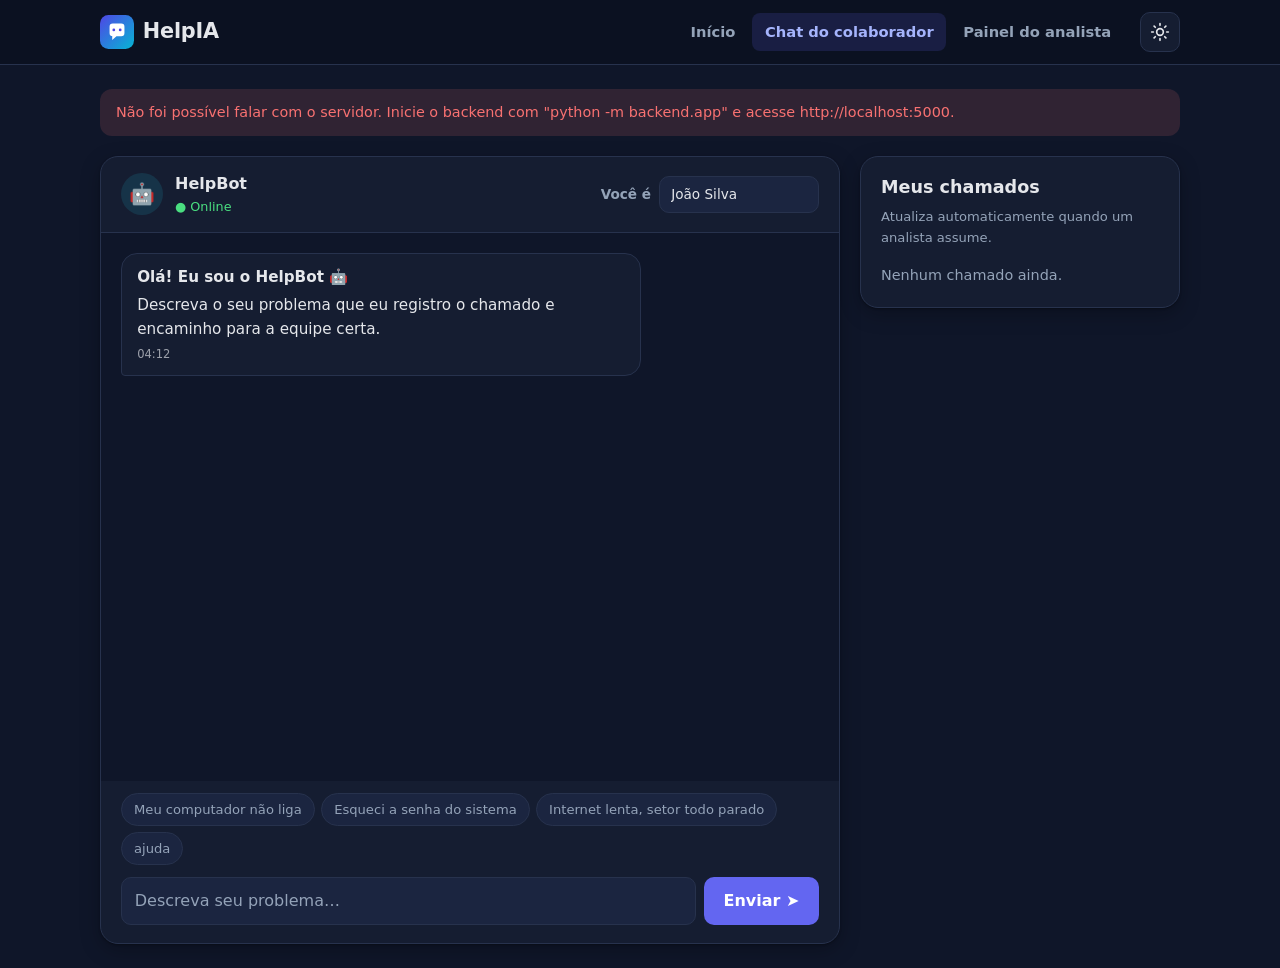
==== frontend/chat.html @ 771803b5 "Atualizando arquivos" ====
<!DOCTYPE html>
<html lang="pt-BR">
<head>
  <meta charset="UTF-8" />
  <meta name="viewport" content="width=device-width, initial-scale=1.0" />
  <title>HelpIA — Chat do colaborador</title>
  <link rel="icon" type="image/svg+xml" href="assets/logo.svg" />
  <link rel="stylesheet" href="css/base.css" />
  <script src="js/tema.js"></script>
  <link rel="stylesheet" href="css/chat.css" />
</head>
<body>

  <header class="topbar">
    <div class="container topbar-inner">
      <a href="index.html" class="brand"><img src="assets/logo.svg" alt="" />HelpIA</a>
      <nav class="nav" aria-label="Navegação">
        <a href="index.html">Início</a>
        <a href="chat.html" class="ativo">Chat do colaborador</a>
        <a href="painel.html">Painel do analista</a>
      </nav>
      <button type="button" class="btn-tema" aria-label="Alternar tema">
        <svg class="icone-sol" viewBox="0 0 24 24" fill="none" stroke="currentColor" stroke-width="2" stroke-linecap="round" aria-hidden="true"><circle cx="12" cy="12" r="4"/><path d="M12 2v2M12 20v2M4.93 4.93l1.41 1.41M17.66 17.66l1.41 1.41M2 12h2M20 12h2M4.93 19.07l1.41-1.41M17.66 6.34l1.41-1.41"/></svg>
        <svg class="icone-lua" viewBox="0 0 24 24" fill="none" stroke="currentColor" stroke-width="2" stroke-linecap="round" stroke-linejoin="round" aria-hidden="true"><path d="M21 12.79A9 9 0 1 1 11.21 3 7 7 0 0 0 21 12.79z"/></svg>
      </button>
    </div>
  </header>

  <main class="container chat-layout">
    <p class="aviso-offline" id="avisoOffline" hidden></p>

    <!-- CONVERSA -->
    <section class="card conversa" aria-label="Conversa com o HelpBot">
      <header class="conversa-topo">
        <div class="bot-avatar" aria-hidden="true">🤖</div>
        <div>
          <strong>HelpBot</strong>
          <div class="online">● Online</div>
        </div>
        <label class="campo campo-nome">
          Você é
          <input id="nome" type="text" maxlength="40" autocomplete="name" />
        </label>
      </header>

      <div class="mensagens" id="mensagens" role="log" aria-live="polite"></div>

      <div class="sugestoes" id="sugestoes">
        <button type="button" class="chip">Meu computador não liga</button>
        <button type="button" class="chip">Esqueci a senha do sistema</button>
        <button type="button" class="chip">Internet lenta, setor todo parado</button>
        <button type="button" class="chip">ajuda</button>
      </div>

      <form class="envio" id="formMensagem" autocomplete="off">
        <input id="entrada" class="input" type="text" placeholder="Descreva seu problema…" aria-label="Mensagem" required />
        <button class="btn btn-primary" type="submit" aria-label="Enviar">Enviar ➤</button>
      </form>
    </section>

    <!-- MEUS CHAMADOS -->
    <aside class="card meus" aria-label="Meus chamados">
      <h2>Meus chamados</h2>
      <p class="meus-sub">Atualiza automaticamente quando um analista assume.</p>
      <ul class="lista-meus" id="listaMeus"></ul>
    </aside>
  </main>

  <script src="js/api.js"></script>
  <script src="js/chat.js"></script>
</body>
</html>
---- frontend/css/base.css ----
/* =========================================================
   base.css — temas, reset, tipografia e componentes comuns
   Tema padrão: ESCURO. O tema claro é aplicado com
   <html data-theme="light"> (ver js/tema.js).
   ========================================================= */

/* ---------- Tema escuro (padrão) ---------- */
:root {
  color-scheme: dark;

  --primary: #6366f1;
  --primary-dark: #4f46e5;
  --primary-text: #a5b4fc;
  --primary-soft: rgba(99, 102, 241, .16);
  --ai: #22d3ee;
  --ai-soft: rgba(34, 211, 238, .12);

  --bg: #0b1120;
  --bg-alt: #0f1629;
  --surface: #151d31;
  --surface-2: #1b2540;
  --border: #27324d;
  --text: #e5e7eb;
  --muted: #94a3b8;

  --success: #4ade80;
  --success-solid: #16a34a;
  --success-soft: rgba(74, 222, 128, .14);
  --warning: #fbbf24;
  --warning-soft: rgba(251, 191, 36, .14);
  --danger: #f87171;
  --danger-soft: rgba(248, 113, 113, .14);

  --alerta-bg: rgba(251, 191, 36, .08);
  --alerta-borda: rgba(251, 191, 36, .45);
  --sucesso-bg: rgba(74, 222, 128, .07);
  --sucesso-borda: rgba(74, 222, 128, .4);

  --topbar: rgba(11, 17, 32, .85);
  --brilho-1: rgba(99, 102, 241, .28);
  --brilho-2: rgba(34, 211, 238, .14);
  --shadow: 0 1px 2px rgba(0, 0, 0, .3), 0 6px 20px rgba(0, 0, 0, .25);

  --radius: 12px;
  --radius-lg: 18px;
  --container: 1120px;
  --font: 'Inter', system-ui, -apple-system, 'Segoe UI', Roboto, sans-serif;
}

/* ---------- Tema claro ---------- */
:root[data-theme="light"] {
  color-scheme: light;

  --primary: #4f46e5;
  --primary-dark: #4338ca;
  --primary-text: #4f46e5;
  --primary-soft: #eef2ff;
  --ai: #0891b2;
  --ai-soft: #ecfeff;

  --bg: #ffffff;
  --bg-alt: #f6f7fb;
  --surface: #ffffff;
  --surface-2: #ffffff;
  --border: #e2e8f0;
  --text: #0f172a;
  --muted: #64748b;

  --success: #16a34a;
  --success-solid: #16a34a;
  --success-soft: #dcfce7;
  --warning: #b45309;
  --warning-soft: #fef3c7;
  --danger: #dc2626;
  --danger-soft: #fee2e2;

  --alerta-bg: #fffbeb;
  --alerta-borda: #fcd34d;
  --sucesso-bg: #f0fdf4;
  --sucesso-borda: #86efac;

  --topbar: rgba(255, 255, 255, .92);
  --brilho-1: #e0e7ff;
  --brilho-2: #cffafe;
  --shadow: 0 1px 2px rgba(15, 23, 42, .06), 0 4px 16px rgba(15, 23, 42, .06);
}

*, *::before, *::after { box-sizing: border-box; }
html { scroll-behavior: smooth; }
body {
  margin: 0;
  font-family: var(--font);
  font-size: 16px;
  line-height: 1.6;
  color: var(--text);
  background: var(--bg-alt);
  -webkit-font-smoothing: antialiased;
  transition: background-color .2s, color .2s;
}
h1, h2, h3 { margin: 0 0 .5rem; line-height: 1.2; }
p { margin: 0 0 1rem; }
a { color: var(--primary-text); text-decoration: none; }
img { max-width: 100%; display: block; }
[hidden] { display: none !important; }

.container {
  width: 100%;
  max-width: var(--container);
  margin: 0 auto;
  padding-inline: 20px;
}

/* ---------- Cabeçalho ---------- */
.topbar {
  position: sticky;
  top: 0;
  z-index: 10;
  background: var(--topbar);
  backdrop-filter: blur(8px);
  border-bottom: 1px solid var(--border);
}
.topbar-inner {
  display: flex;
  align-items: center;
  gap: 1rem;
  min-height: 64px;
  flex-wrap: wrap;
}
.brand {
  display: flex;
  align-items: center;
  gap: .55rem;
  margin-right: auto;
  color: var(--text);
  font-weight: 800;
  font-size: 1.3rem;
  letter-spacing: -.01em;
}
.brand img { width: 34px; height: 34px; }
.nav { display: flex; gap: .25rem; flex-wrap: wrap; }
.nav a {
  padding: .45rem .8rem;
  border-radius: 8px;
  color: var(--muted);
  font-weight: 600;
  font-size: .92rem;
}
.nav a:hover { background: var(--surface-2); color: var(--text); }
.nav a.ativo { background: var(--primary-soft); color: var(--primary-text); }

/* ---------- Botão de tema ---------- */
.btn-tema {
  width: 40px;
  height: 40px;
  display: grid;
  place-items: center;
  border: 1px solid var(--border);
  border-radius: 10px;
  background: var(--surface);
  color: var(--text);
  cursor: pointer;
  transition: background .15s, border-color .15s, transform .15s;
}
.btn-tema:hover { border-color: var(--primary); transform: rotate(-12deg); }
.btn-tema svg { width: 20px; height: 20px; }
.btn-tema .icone-lua { display: none; }
:root[data-theme="light"] .btn-tema .icone-sol { display: none; }
:root[data-theme="light"] .btn-tema .icone-lua { display: block; }

/* ---------- Botões ---------- */
.btn {
  display: inline-flex;
  align-items: center;
  justify-content: center;
  gap: .45rem;
  padding: .6rem 1.1rem;
  border: 2px solid transparent;
  border-radius: 10px;
  font: inherit;
  font-weight: 600;
  cursor: pointer;
  transition: background .15s, transform .1s, box-shadow .15s;
}
.btn:active { transform: translateY(1px); }
.btn:disabled { opacity: .55; cursor: not-allowed; }
.btn-primary { background: var(--primary); color: #fff; }
.btn-primary:hover { background: var(--primary-dark); }
.btn-outline { background: transparent; color: var(--primary-text); border-color: var(--primary); }
.btn-outline:hover { background: var(--primary-soft); }
.btn-success { background: var(--success-solid); color: #fff; }
.btn-success:hover { filter: brightness(.95); }
.btn-lg { padding: .85rem 1.5rem; font-size: 1.05rem; }
.btn-sm { padding: .4rem .8rem; font-size: .88rem; }

/* ---------- Etiquetas de status / prioridade ---------- */
.tag {
  display: inline-block;
  padding: .15rem .6rem;
  border-radius: 999px;
  font-size: .78rem;
  font-weight: 700;
  white-space: nowrap;
}
.tag-aguardando     { background: var(--warning-soft); color: var(--warning); }
.tag-em-atendimento { background: var(--primary-soft); color: var(--primary-text); }
.tag-resolvido      { background: var(--success-soft); color: var(--success); }
.tag-alta           { background: var(--danger-soft);  color: var(--danger); }
.tag-normal         { background: var(--ai-soft);      color: var(--ai); }
.tag-neutra         { background: var(--surface-2);    color: var(--muted); border: 1px solid var(--border); }

/* ---------- Cartão ---------- */
.card {
  background: var(--surface);
  border: 1px solid var(--border);
  border-radius: var(--radius-lg);
  box-shadow: var(--shadow);
}

/* ---------- Campos ---------- */
.campo { display: flex; flex-direction: column; gap: .25rem; font-size: .85rem; font-weight: 600; color: var(--muted); }
.campo input, .input {
  font: inherit;
  font-weight: 400;
  color: var(--text);
  padding: .55rem .8rem;
  border: 1.5px solid var(--border);
  border-radius: 10px;
  background: var(--surface-2);
}
.campo input:focus, .input:focus { outline: none; border-color: var(--primary); box-shadow: 0 0 0 3px var(--primary-soft); }
.input::placeholder { color: var(--muted); }

.aviso-offline {
  margin: 1rem 0;
  padding: .75rem 1rem;
  border-radius: var(--radius);
  background: var(--danger-soft);
  color: var(--danger);
  font-size: .9rem;
}

.rodape {
  padding: 2rem 0;
  text-align: center;
  color: var(--muted);
  font-size: .85rem;
}
---- frontend/css/chat.css ----
/* =========================================================
   chat.css — tela do colaborador (chat.html)
   ========================================================= */

.chat-layout {
  display: grid;
  grid-template-columns: 1fr 320px;
  gap: 1.25rem;
  padding-block: 1.5rem;
  align-items: start;
}
.chat-layout .aviso-offline { grid-column: 1 / -1; margin: 0; }

/* ---------- Conversa ---------- */
.conversa {
  display: flex;
  flex-direction: column;
  height: calc(100vh - 64px - 3rem);
  min-height: 480px;
  overflow: hidden;
}
.conversa-topo {
  display: flex;
  align-items: center;
  gap: .75rem;
  padding: .9rem 1.25rem;
  border-bottom: 1px solid var(--border);
  flex-wrap: wrap;
}
.bot-avatar {
  width: 42px; height: 42px; border-radius: 50%;
  display: grid; place-items: center; font-size: 1.3rem;
  background: var(--ai-soft);
}
.online { font-size: .8rem; color: var(--success); }
.campo-nome { margin-left: auto; flex-direction: row; align-items: center; gap: .5rem; }
.campo-nome input { width: 160px; padding: .4rem .7rem; }

.mensagens {
  flex: 1;
  overflow-y: auto;
  padding: 1.25rem;
  display: flex;
  flex-direction: column;
  gap: .6rem;
  background: var(--bg-alt);
}
.msg {
  max-width: min(78%, 520px);
  padding: .7rem .95rem;
  border-radius: 16px;
  font-size: .95rem;
  animation: entrar .2s ease-out;
}
.msg-hora { display: block; margin-top: .25rem; font-size: .72rem; opacity: .65; }
.msg-usuario { align-self: flex-end; background: var(--primary); color: #fff; border-bottom-right-radius: 4px; }
.msg-bot { align-self: flex-start; background: var(--surface); border: 1px solid var(--border); border-bottom-left-radius: 4px; }
.msg-bot.alerta { border-color: var(--alerta-borda); background: var(--alerta-bg); }
.msg-bot.sucesso { border-color: var(--sucesso-borda); background: var(--sucesso-bg); }
.msg-bot strong { display: block; margin-bottom: .2rem; }
.digitando { color: var(--muted); font-style: italic; }
.detalhes { display: flex; flex-wrap: wrap; gap: .35rem; margin-top: .5rem; }

@keyframes entrar { from { opacity: 0; transform: translateY(6px); } to { opacity: 1; transform: none; } }

.sugestoes { display: flex; flex-wrap: wrap; gap: .4rem; padding: .75rem 1.25rem 0; }
.chip {
  font: inherit; font-size: .82rem;
  padding: .3rem .75rem; border-radius: 999px;
  border: 1px solid var(--border); background: var(--surface-2); color: var(--muted);
  cursor: pointer;
}
.chip:hover { border-color: var(--primary); color: var(--primary-text); }

.envio { display: flex; gap: .5rem; padding: .75rem 1.25rem 1.1rem; }
.envio .input { flex: 1; min-width: 0; }

/* ---------- Meus chamados ---------- */
.meus { padding: 1.25rem; }
.meus h2 { font-size: 1.1rem; }
.meus-sub { font-size: .82rem; color: var(--muted); }
.lista-meus { list-style: none; margin: 0; padding: 0; display: flex; flex-direction: column; gap: .6rem; }
.item-meu { padding: .75rem; border: 1px solid var(--border); border-radius: var(--radius); }
.item-meu-topo { display: flex; justify-content: space-between; align-items: center; gap: .5rem; }
.item-meu p { margin: .3rem 0 0; font-size: .87rem; color: var(--muted); }
.vazio { font-size: .9rem; color: var(--muted); }

@media (max-width: 860px) {
  .chat-layout { grid-template-columns: 1fr; }
  .conversa { height: 70vh; }
  .campo-nome { margin-left: 0; width: 100%; }
  .campo-nome input { flex: 1; width: auto; }
}
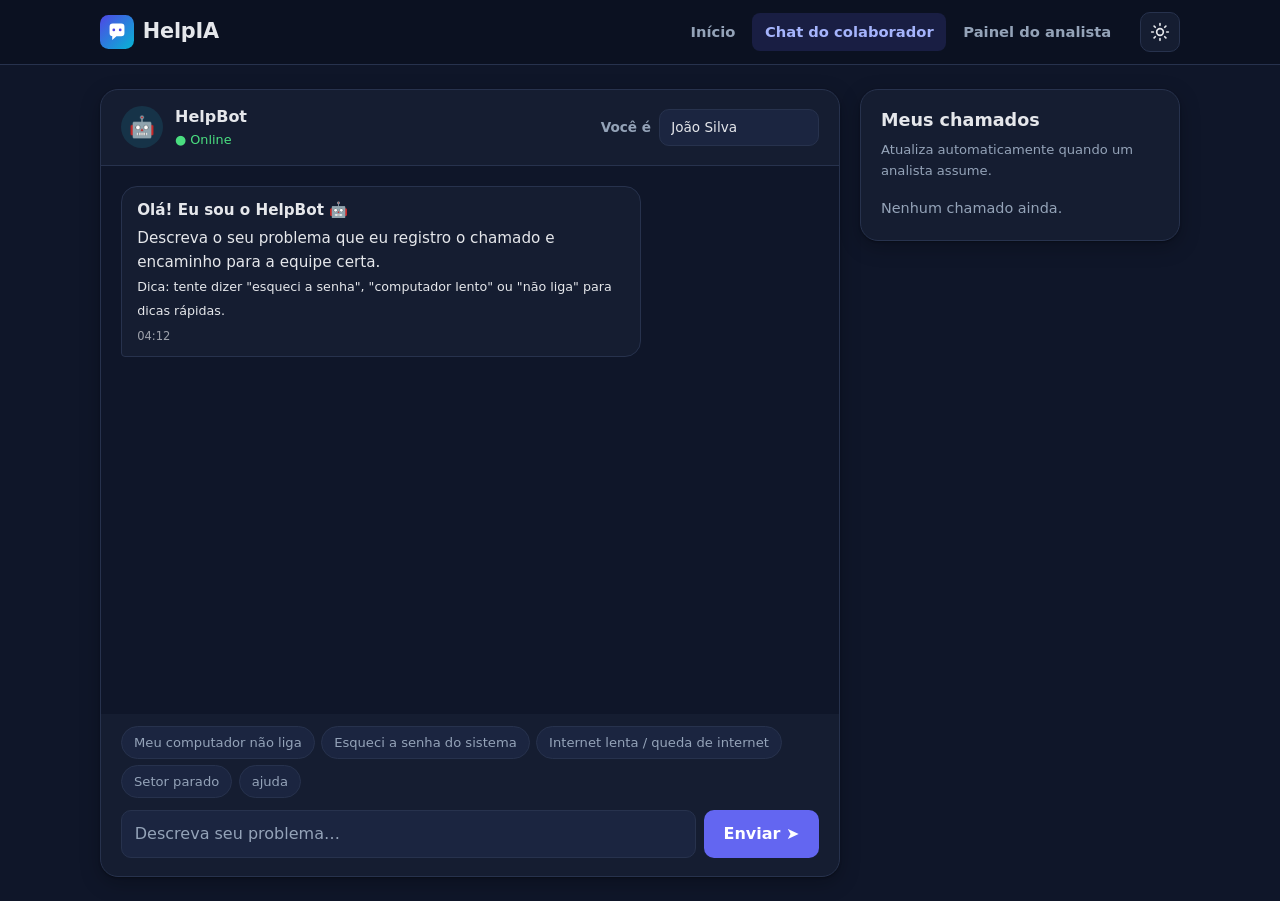
==== commit d2973362: "feat: split chips internet/setor parado + fluxo especial setor parado - chat.html: chips 'Internet l" ====
--- a/frontend/chat.html
+++ b/frontend/chat.html
@@ -48,7 +48,8 @@
       <div class="sugestoes" id="sugestoes">
         <button type="button" class="chip">Meu computador não liga</button>
         <button type="button" class="chip">Esqueci a senha do sistema</button>
-        <button type="button" class="chip">Internet lenta, setor todo parado</button>
+        <button type="button" class="chip">Internet lenta / queda de internet</button>
+        <button type="button" class="chip">Setor parado</button>
         <button type="button" class="chip">ajuda</button>
       </div>
 
--- a/frontend/css/chat.css
+++ b/frontend/css/chat.css
@@ -57,6 +57,7 @@
 .msg-bot { align-self: flex-start; background: var(--surface); border: 1px solid var(--border); border-bottom-left-radius: 4px; }
 .msg-bot.alerta { border-color: var(--alerta-borda); background: var(--alerta-bg); }
 .msg-bot.sucesso { border-color: var(--sucesso-borda); background: var(--sucesso-bg); }
+.msg-bot.dica { border-color: var(--primary); background: var(--ai-soft); }
 .msg-bot strong { display: block; margin-bottom: .2rem; }
 .digitando { color: var(--muted); font-style: italic; }
 .detalhes { display: flex; flex-wrap: wrap; gap: .35rem; margin-top: .5rem; }
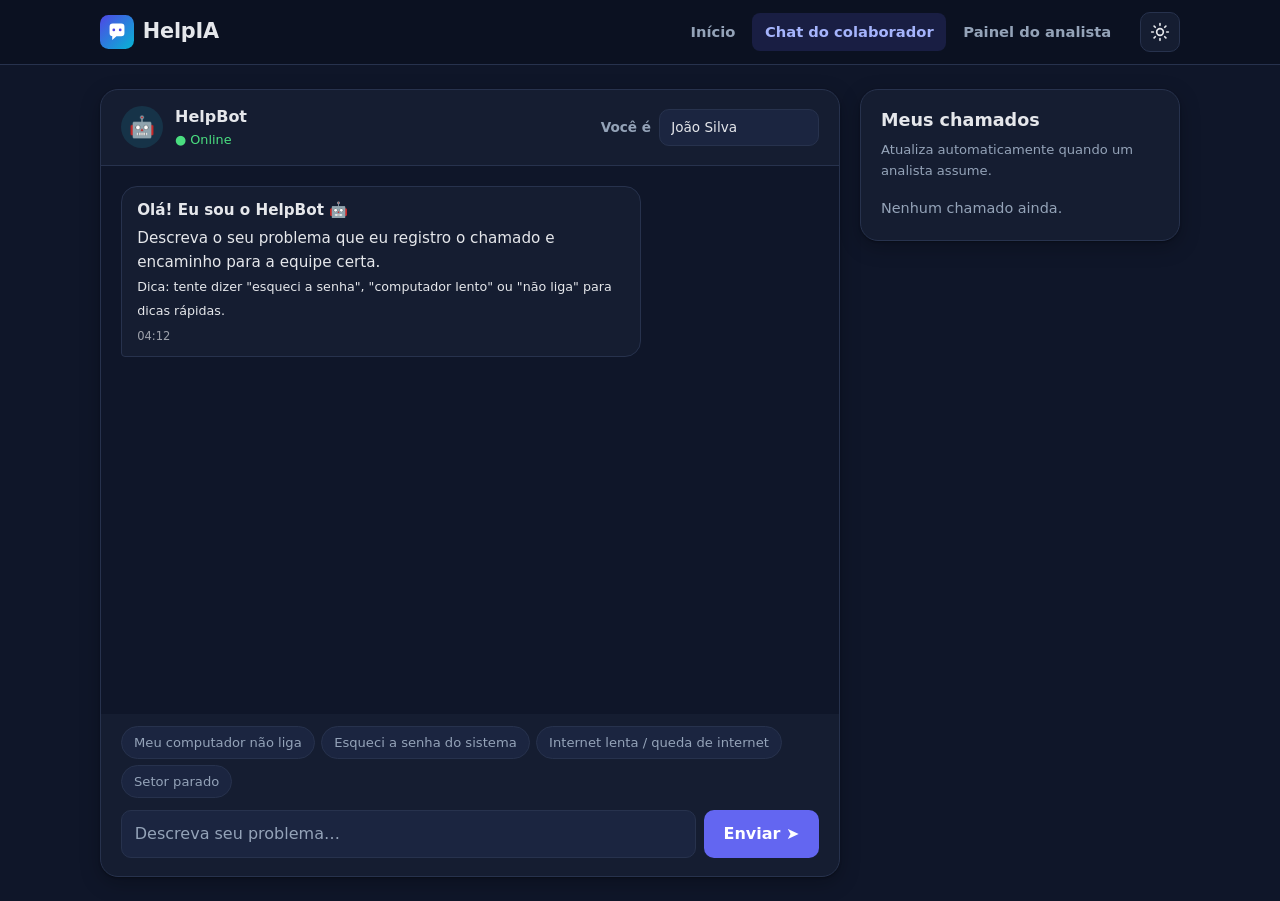
==== commit 62414f01: "feat: remove botão ajuda + fix chips ordem + esconder chips nas perguntas - chat.html: remove botão " ====
--- a/frontend/chat.html
+++ b/frontend/chat.html
@@ -50,7 +50,6 @@
         <button type="button" class="chip">Esqueci a senha do sistema</button>
         <button type="button" class="chip">Internet lenta / queda de internet</button>
         <button type="button" class="chip">Setor parado</button>
-        <button type="button" class="chip">ajuda</button>
       </div>
 
       <form class="envio" id="formMensagem" autocomplete="off">
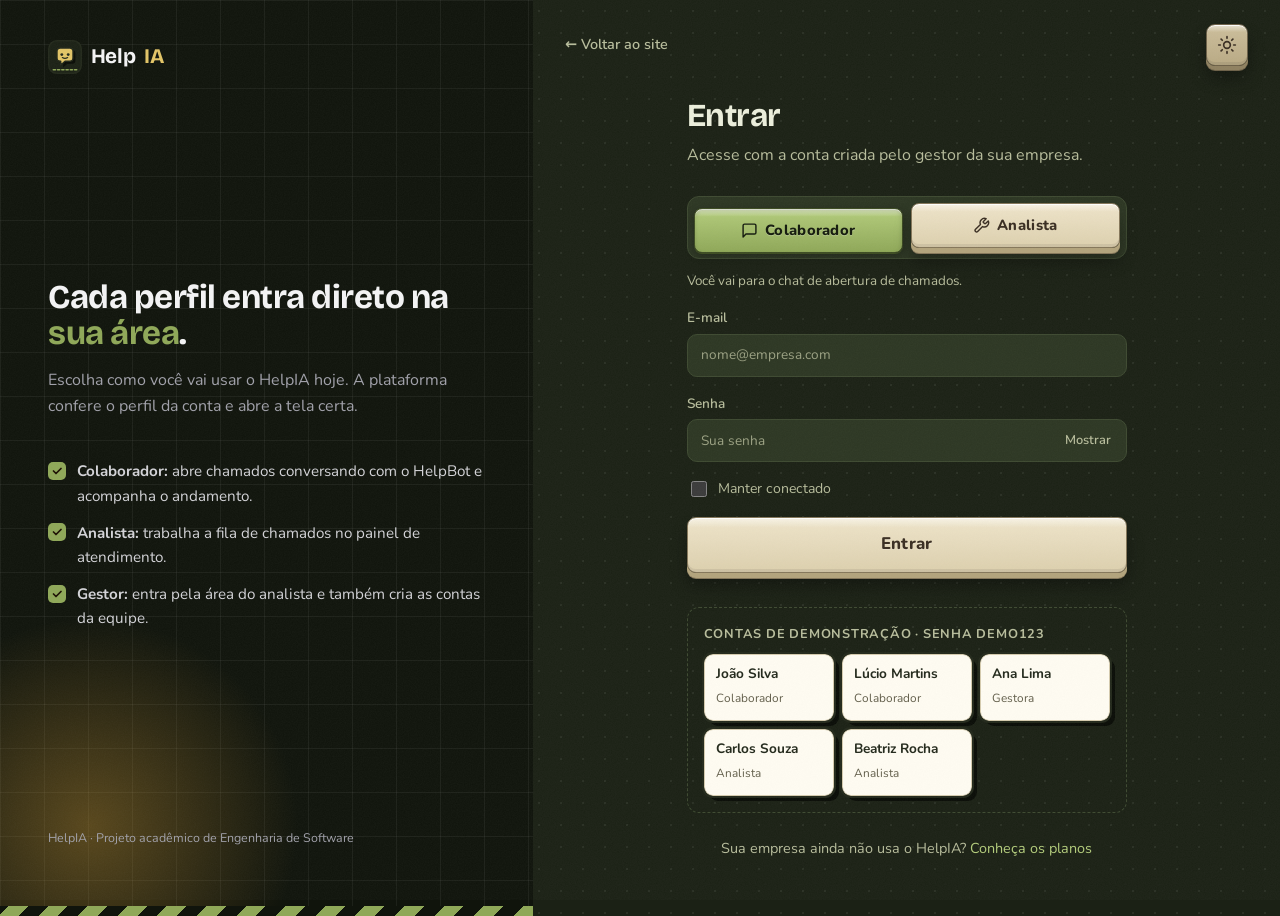
==== commit aea9d28d: "Atualizando Frontend, com Backup do Python" ====
--- a/frontend/chat.html
+++ b/frontend/chat.html
@@ -3,70 +3,98 @@
 <head>
   <meta charset="UTF-8" />
   <meta name="viewport" content="width=device-width, initial-scale=1.0" />
-  <title>HelpIA — Chat do colaborador</title>
+  <title>HelpIA — Abrir chamado</title>
   <link rel="icon" type="image/svg+xml" href="assets/logo.svg" />
+  <link rel="preconnect" href="https://fonts.googleapis.com" />
+  <link rel="preconnect" href="https://fonts.gstatic.com" crossorigin />
+  <link rel="stylesheet" href="https://fonts.googleapis.com/css2?family=Bricolage+Grotesque:opsz,wght@12..96,500;12..96,600;12..96,700;12..96,800&family=Nunito:wght@400;500;600;700;800&display=swap" />
   <link rel="stylesheet" href="css/base.css" />
+  <link rel="stylesheet" href="css/simbolos.css" />
   <script src="js/tema.js"></script>
+  <link rel="stylesheet" href="css/icones.css" />
+  <link rel="stylesheet" href="css/helpy.css" />
+  <link rel="stylesheet" href="css/painel.css" />
   <link rel="stylesheet" href="css/chat.css" />
+  <link rel="stylesheet" href="css/teclas.css" />
+  <link rel="stylesheet" href="css/papelaria.css" />
 </head>
-<body>
+<body class="tela-mesa tela-colab">
 
-  <header class="topbar">
-    <div class="container topbar-inner">
-      <a href="index.html" class="brand"><img src="assets/logo.svg" alt="" />HelpIA</a>
-      <nav class="nav" aria-label="Navegação">
-        <a href="index.html">Início</a>
-        <a href="chat.html" class="ativo">Chat do colaborador</a>
-        <a href="painel.html">Painel do analista</a>
-      </nav>
+  <header class="mesa-topo">
+    <a href="chat.html" class="brand"><img src="assets/logo.svg" alt="" />Help<b>IA</b></a>
+
+    <div class="placar" aria-label="Seus chamados">
+      <div class="placar-item"><span class="placar-valor" id="placarFila">0</span><span class="placar-rotulo">na fila</span></div>
+      <div class="placar-item"><span class="placar-valor" id="placarAtendimento">0</span><span class="placar-rotulo">em atendimento</span></div>
+      <div class="placar-item placar-destaque"><span class="placar-valor" id="placarResolvidos">0</span><span class="placar-rotulo">resolvidos</span></div>
+    </div>
+
+    <div class="topbar-acoes">
       <button type="button" class="btn-tema" aria-label="Alternar tema">
         <svg class="icone-sol" viewBox="0 0 24 24" fill="none" stroke="currentColor" stroke-width="2" stroke-linecap="round" aria-hidden="true"><circle cx="12" cy="12" r="4"/><path d="M12 2v2M12 20v2M4.93 4.93l1.41 1.41M17.66 17.66l1.41 1.41M2 12h2M20 12h2M4.93 19.07l1.41-1.41M17.66 6.34l1.41-1.41"/></svg>
         <svg class="icone-lua" viewBox="0 0 24 24" fill="none" stroke="currentColor" stroke-width="2" stroke-linecap="round" stroke-linejoin="round" aria-hidden="true"><path d="M21 12.79A9 9 0 1 1 11.21 3 7 7 0 0 0 21 12.79z"/></svg>
       </button>
+      <div class="usuario-menu">
+        <span class="usuario-avatar" data-usuario-iniciais aria-hidden="true"></span>
+        <span class="usuario-info"><strong data-usuario-nome></strong><span data-usuario-perfil></span></span>
+        <button type="button" class="btn-sair" data-acao="sair">Sair</button>
+      </div>
     </div>
   </header>
 
-  <main class="container chat-layout">
-    <p class="aviso-offline" id="avisoOffline" hidden></p>
+  <main class="mesa">
+    <!-- Esquerda: chamados já resolvidos -->
+    <section class="bandeja" aria-labelledby="tituloResolvidos">
+      <header class="area-topo">
+        <h2 id="tituloResolvidos"><i class="ic ic-check-circulo" aria-hidden="true"></i> Resolvidos</h2>
+        <span class="contador" id="contadorResolvidos">0</span>
+      </header>
+      <div class="bandeja-fundo">
+        <ul class="lista-tickets" id="listaResolvidos"></ul>
+      </div>
+    </section>
 
-    <!-- CONVERSA -->
-    <section class="card conversa" aria-label="Conversa com o HelpBot">
-      <header class="conversa-topo">
-        <div class="bot-avatar" aria-hidden="true">🤖</div>
-        <div>
-          <strong>HelpBot</strong>
-          <div class="online">● Online</div>
-        </div>
-        <label class="campo campo-nome">
-          Você é
-          <input id="nome" type="text" maxlength="40" autocomplete="name" />
-        </label>
+    <!-- Centro: o desktop. Mostra os chamados pendentes e é aqui que um chamado novo é aberto. -->
+    <section class="tampo desktop" id="tampo" aria-labelledby="tituloTampo">
+      <header class="area-topo desktop-topo">
+        <h2 id="tituloTampo"></h2>
+        <ol class="passos-topo" id="passos" aria-label="Etapas do chamado" hidden></ol>
+        <div class="desktop-acao" id="desktopAcao"></div>
       </header>
+      <div class="palco" id="palco" aria-live="polite"></div>
+    </section>
 
-      <div class="mensagens" id="mensagens" role="log" aria-live="polite"></div>
-
-      <div class="sugestoes" id="sugestoes">
-        <button type="button" class="chip">Meu computador não liga</button>
-        <button type="button" class="chip">Esqueci a senha do sistema</button>
-        <button type="button" class="chip">Internet lenta / queda de internet</button>
-        <button type="button" class="chip">Setor parado</button>
+    <!-- Direita: Helpy com o cafezinho -->
+    <aside class="lateral">
+      <div class="helpy-mesa" id="helpyRaiz">
+        <div class="helpy-feed helpy-balao" id="helpyFeed" role="log" aria-live="polite"></div>
+        <div id="helpyAvatar"></div>
       </div>
 
-      <form class="envio" id="formMensagem" autocomplete="off">
-        <input id="entrada" class="input" type="text" placeholder="Descreva seu problema…" aria-label="Mensagem" required />
-        <button class="btn btn-primary" type="submit" aria-label="Enviar">Enviar ➤</button>
-      </form>
-    </section>
+      <div class="decoracao" aria-hidden="true">
+        <div class="caneca"><span class="vapor"></span><span class="vapor"></span><span class="vapor"></span></div>
+        <div class="post-it">Atalho:<br><strong>teclas 1 a 8</strong><br>escolhem o tipo</div>
+      </div>
 
-    <!-- MEUS CHAMADOS -->
-    <aside class="card meus" aria-label="Meus chamados">
-      <h2>Meus chamados</h2>
-      <p class="meus-sub">Atualiza automaticamente quando um analista assume.</p>
-      <ul class="lista-meus" id="listaMeus"></ul>
+      <div class="helpy-atalhos">
+        <span>Pergunte ao Helpy</span>
+        <div class="helpy-atalhos-lista">
+          <button type="button" class="atalho" data-atalho="nao-achei"><i class="ic ic-duvida" aria-hidden="true"></i> Não achei minha opção</button>
+          <button type="button" class="atalho" data-atalho="maquina"><i class="ic ic-etiqueta" aria-hidden="true"></i> Onde vejo o nº da máquina?</button>
+          <button type="button" class="atalho" data-atalho="tempo"><i class="ic ic-relogio" aria-hidden="true"></i> Quanto tempo demora?</button>
+          <button type="button" class="atalho" data-atalho="contato"><i class="ic ic-telefone" aria-hidden="true"></i> Por que pedem meu contato?</button>
+        </div>
+      </div>
     </aside>
   </main>
 
+  <p class="aviso-offline aviso-flutuante" id="avisoOffline" hidden></p>
+
+  <script src="js/catalogo.js"></script>
+  <script src="js/simulador.js"></script>
+  <script src="js/sessao.js"></script>
   <script src="js/api.js"></script>
+  <script src="js/helpy.js"></script>
   <script src="js/chat.js"></script>
 </body>
 </html>
--- a/frontend/css/base.css
+++ b/frontend/css/base.css
@@ -1,88 +1,132 @@
 /* =========================================================
-   base.css — temas, reset, tipografia e componentes comuns
-   Tema padrão: ESCURO. O tema claro é aplicado com
-   <html data-theme="light"> (ver js/tema.js).
+   base.css — identidade visual, temas, reset e componentes
+   Identidade "Papelaria Oliva" (cores do acabamento Oliva do
+   Muhsic): a página é a MESA verde-oliva e os cartões, tickets
+   e balões são PAPÉIS creme por cima. Botões = teclas (teclas.css).
+   - Tema padrão (data-theme="dark"): oliva.
+   - Tema alternativo (data-theme="light"): papel kraft.
+   - Os tokens do "papel" ficam em css/papelaria.css.
    ========================================================= */
 
-/* ---------- Tema escuro (padrão) ---------- */
+/* ---------- Cores fixas da marca (iguais em todos os temas) ---------- */
+:root {
+  --tinta: #23291B;          /* contornos e texto sobre papel (oliva quase preto) */
+  --papel: #F7F2E2;
+  --oliva: #8FA858;          /* acento principal (tecla "Enter") */
+  --oliva-clara: #A7C26C;
+  --oliva-escura: #4C6B3C;
+  --mostarda: #E3C567;       /* Helpy, post-it, destaques */
+  --mostarda-escura: #C9A94A;
+  --ambar: #C98B3A;
+  --fosforo: #A6F08A;        /* visor de fósforo verde / LED aceso */
+  --coral: #C4452C;          /* tijolo: prioridade alta */
+  --ceu: #6E9BC4;
+  --lilas: #9C7FD6;
+  --lilas-clara: #EDE5FA;
+  --cortica: #E2CDA3;        /* tapete da mesa do analista */
+  --texto-lousa: #ECEFDC;
+}
+
+/* ---------- Tema Oliva (padrão) ---------- */
 :root {
   color-scheme: dark;
 
-  --primary: #6366f1;
-  --primary-dark: #4f46e5;
-  --primary-text: #a5b4fc;
-  --primary-soft: rgba(99, 102, 241, .16);
-  --ai: #22d3ee;
-  --ai-soft: rgba(34, 211, 238, .12);
-
-  --bg: #0b1120;
-  --bg-alt: #0f1629;
-  --surface: #151d31;
-  --surface-2: #1b2540;
-  --border: #27324d;
-  --text: #e5e7eb;
-  --muted: #94a3b8;
-
-  --success: #4ade80;
-  --success-solid: #16a34a;
-  --success-soft: rgba(74, 222, 128, .14);
-  --warning: #fbbf24;
-  --warning-soft: rgba(251, 191, 36, .14);
-  --danger: #f87171;
-  --danger-soft: rgba(248, 113, 113, .14);
-
-  --alerta-bg: rgba(251, 191, 36, .08);
-  --alerta-borda: rgba(251, 191, 36, .45);
-  --sucesso-bg: rgba(74, 222, 128, .07);
-  --sucesso-borda: rgba(74, 222, 128, .4);
-
-  --topbar: rgba(11, 17, 32, .85);
-  --brilho-1: rgba(99, 102, 241, .28);
-  --brilho-2: rgba(34, 211, 238, .14);
-  --shadow: 0 1px 2px rgba(0, 0, 0, .3), 0 6px 20px rgba(0, 0, 0, .25);
+  --primary: #8FA858;
+  --primary-dark: #7A9248;
+  --primary-text: #B4CD7C;
+  --primary-soft: rgba(143, 168, 88, .18);
+  --primary-2: #C3D893;
+  --on-primary: #141A0D;
+  --grafite: #10140C;        /* elementos escuros (impressora, rodapé…) */
+
+  /* "Aguardando" = céu apagado */
+  --ai: #A9C6E2;
+  --ai-soft: rgba(110, 155, 196, .2);
+
+  --bg: #1B2115;
+  --bg-alt: #10140C;
+  --surface: #242C1C;
+  --surface-2: #2D3723;
+  --border: #3E4A31;
+  --text: #ECEFDC;
+  --muted: #B8BD9C;
+
+  --success: #A6F08A;
+  --success-solid: #4F9F43;
+  --success-soft: rgba(166, 240, 138, .14);
+  --warning: #E3C567;
+  --warning-soft: rgba(227, 197, 103, .16);
+  --danger: #F08C74;
+  --danger-soft: rgba(196, 69, 44, .24);
+
+  --alerta-bg: rgba(227, 197, 103, .1);
+  --alerta-borda: rgba(227, 197, 103, .5);
+  --sucesso-bg: rgba(166, 240, 138, .07);
+  --sucesso-borda: rgba(166, 240, 138, .4);
+
+  --topbar: rgba(16, 20, 12, .9);
+  --brilho-1: rgba(143, 168, 88, .16);
+  --brilho-2: rgba(227, 197, 103, .08);
+  --linha-grade: rgba(236, 239, 220, .05);
+  --ponto: rgba(236, 239, 220, .07);
+  --grao: .05;
+  --sombra: #0A0D07;         /* cor da sombra de adesivo */
+  --shadow: 3px 3px 0 #0A0D07;
 
   --radius: 12px;
   --radius-lg: 18px;
-  --container: 1120px;
-  --font: 'Inter', system-ui, -apple-system, 'Segoe UI', Roboto, sans-serif;
-}
-
-/* ---------- Tema claro ---------- */
+  --container: 1160px;
+  --font: 'Nunito', system-ui, -apple-system, 'Segoe UI', Roboto, sans-serif;
+  --font-display: 'Bricolage Grotesque', 'Nunito', system-ui, sans-serif;
+  --font-mono: ui-monospace, 'Cascadia Code', 'Consolas', monospace;
+
+  --textura-grao: url("data:image/svg+xml,%3Csvg xmlns='http://www.w3.org/2000/svg' width='180' height='180'%3E%3Cfilter id='n'%3E%3CfeTurbulence type='fractalNoise' baseFrequency='.85' numOctaves='3' stitchTiles='stitch'/%3E%3CfeColorMatrix values='0 0 0 0 .5 0 0 0 0 .5 0 0 0 0 .5 0 0 0 1 0'/%3E%3C/filter%3E%3Crect width='100%25' height='100%25' filter='url(%23n)'/%3E%3C/svg%3E");
+}
+
+/* ---------- Tema papel kraft (alternativo) ---------- */
 :root[data-theme="light"] {
   color-scheme: light;
 
-  --primary: #4f46e5;
-  --primary-dark: #4338ca;
-  --primary-text: #4f46e5;
-  --primary-soft: #eef2ff;
-  --ai: #0891b2;
-  --ai-soft: #ecfeff;
-
-  --bg: #ffffff;
-  --bg-alt: #f6f7fb;
-  --surface: #ffffff;
-  --surface-2: #ffffff;
-  --border: #e2e8f0;
-  --text: #0f172a;
-  --muted: #64748b;
-
-  --success: #16a34a;
-  --success-solid: #16a34a;
-  --success-soft: #dcfce7;
-  --warning: #b45309;
-  --warning-soft: #fef3c7;
-  --danger: #dc2626;
-  --danger-soft: #fee2e2;
-
-  --alerta-bg: #fffbeb;
-  --alerta-borda: #fcd34d;
-  --sucesso-bg: #f0fdf4;
-  --sucesso-borda: #86efac;
-
-  --topbar: rgba(255, 255, 255, .92);
-  --brilho-1: #e0e7ff;
-  --brilho-2: #cffafe;
-  --shadow: 0 1px 2px rgba(15, 23, 42, .06), 0 4px 16px rgba(15, 23, 42, .06);
+  --primary: #4C6B3C;
+  --primary-dark: #3D5730;
+  --primary-text: #3D5730;
+  --primary-soft: rgba(76, 107, 60, .18);
+  --primary-2: #6E8A3E;
+  --on-primary: #FFFFFF;
+  --grafite: #23291B;
+
+  --ai: #2D5478;
+  --ai-soft: rgba(110, 155, 196, .22);
+
+  --bg: #C9A878;
+  --bg-alt: #C19F6D;
+  --surface: #D6B98C;
+  --surface-2: #DCC49D;
+  --border: #A88757;
+  --text: #23291B;
+  --muted: #4A4532;
+
+  --success: #2F5A22;
+  --success-solid: #4F9F43;
+  --success-soft: rgba(79, 159, 67, .2);
+  --warning: #6E4B06;
+  --warning-soft: rgba(227, 197, 103, .35);
+  --danger: #8E2D19;
+  --danger-soft: rgba(196, 69, 44, .2);
+
+  --alerta-bg: rgba(227, 197, 103, .3);
+  --alerta-borda: #B9862A;
+  --sucesso-bg: rgba(79, 159, 67, .14);
+  --sucesso-borda: #4F9F43;
+
+  --topbar: rgba(193, 159, 109, .92);
+  --brilho-1: rgba(227, 197, 103, .3);
+  --brilho-2: rgba(143, 168, 88, .14);
+  --linha-grade: rgba(35, 41, 27, .07);
+  --ponto: rgba(35, 41, 27, .12);
+  --grao: .06;
+  --sombra: #23291B;
+  --shadow: 3px 3px 0 #23291B;
 }
 
 *, *::before, *::after { box-sizing: border-box; }
@@ -97,11 +141,24 @@
   -webkit-font-smoothing: antialiased;
   transition: background-color .2s, color .2s;
 }
-h1, h2, h3 { margin: 0 0 .5rem; line-height: 1.2; }
+/* Textura granulada sutil sobre todo o site */
+body::after {
+  content: '';
+  position: fixed;
+  inset: 0;
+  z-index: 1000;
+  pointer-events: none;
+  background-image: var(--textura-grao);
+  opacity: var(--grao);
+}
+h1, h2, h3 { margin: 0 0 .5rem; line-height: 1.15; font-family: var(--font-display); letter-spacing: -.015em; }
 p { margin: 0 0 1rem; }
 a { color: var(--primary-text); text-decoration: none; }
 img { max-width: 100%; display: block; }
+code { font-family: var(--font-mono); }
 [hidden] { display: none !important; }
+::selection { background: var(--primary); color: var(--on-primary); }
+:focus-visible { outline: 2px solid var(--primary); outline-offset: 2px; }
 
 .container {
   width: 100%;
@@ -110,14 +167,38 @@
   padding-inline: 20px;
 }
 
+/* ---------- Texturas reutilizáveis ---------- */
+.textura-grade {
+  background-image:
+    linear-gradient(var(--linha-grade) 1px, transparent 1px),
+    linear-gradient(90deg, var(--linha-grade) 1px, transparent 1px);
+  background-size: 44px 44px;
+}
+.textura-pontos {
+  background-image: radial-gradient(var(--ponto) 1px, transparent 1.4px);
+  background-size: 18px 18px;
+}
+.faixa-alerta {
+  height: 10px;
+  background: repeating-linear-gradient(-45deg, var(--primary) 0 14px, var(--grafite) 14px 28px);
+}
+
 /* ---------- Cabeçalho ---------- */
 .topbar {
   position: sticky;
   top: 0;
-  z-index: 10;
+  z-index: 50;
   background: var(--topbar);
-  backdrop-filter: blur(8px);
+  backdrop-filter: blur(10px);
   border-bottom: 1px solid var(--border);
+}
+.topbar::after {               /* fio laranja no rodapé do cabeçalho */
+  content: '';
+  position: absolute;
+  left: 0; right: 0; bottom: -1px;
+  height: 2px;
+  background: linear-gradient(90deg, transparent, var(--primary) 20%, var(--primary) 80%, transparent);
+  opacity: .55;
 }
 .topbar-inner {
   display: flex;
@@ -132,11 +213,13 @@
   gap: .55rem;
   margin-right: auto;
   color: var(--text);
-  font-weight: 800;
+  font-family: var(--font-display);
+  font-weight: 700;
   font-size: 1.3rem;
-  letter-spacing: -.01em;
+  letter-spacing: -.02em;
 }
 .brand img { width: 34px; height: 34px; }
+.brand b { color: var(--primary); font-weight: 700; }
 .nav { display: flex; gap: .25rem; flex-wrap: wrap; }
 .nav a {
   padding: .45rem .8rem;
@@ -147,6 +230,33 @@
 }
 .nav a:hover { background: var(--surface-2); color: var(--text); }
 .nav a.ativo { background: var(--primary-soft); color: var(--primary-text); }
+.topbar-acoes { display: flex; align-items: center; gap: .5rem; }
+
+/* ---------- Menu do usuário logado ---------- */
+.usuario-menu {
+  display: flex;
+  align-items: center;
+  gap: .6rem;
+  padding: .25rem .3rem .25rem .25rem;
+  border: 1px solid var(--border);
+  border-radius: 999px;
+  background: var(--surface);
+}
+.usuario-avatar {
+  width: 32px; height: 32px; border-radius: 50%;
+  display: grid; place-items: center;
+  background: var(--primary); color: var(--on-primary);
+  font-family: var(--font-display); font-weight: 700; font-size: .85rem;
+}
+.usuario-info { display: flex; flex-direction: column; line-height: 1.15; }
+.usuario-info strong { font-size: .86rem; }
+.usuario-info span { font-size: .72rem; color: var(--muted); }
+.btn-sair {
+  border: 0; background: transparent; color: var(--muted);
+  font: inherit; font-size: .82rem; font-weight: 600;
+  padding: .35rem .7rem; border-radius: 999px; cursor: pointer;
+}
+.btn-sair:hover { background: var(--danger-soft); color: var(--danger); }
 
 /* ---------- Botão de tema ---------- */
 .btn-tema {
@@ -177,36 +287,41 @@
   border: 2px solid transparent;
   border-radius: 10px;
   font: inherit;
-  font-weight: 600;
+  font-weight: 650;
   cursor: pointer;
-  transition: background .15s, transform .1s, box-shadow .15s;
+  text-decoration: none;
+  transition: background .15s, transform .1s, box-shadow .15s, border-color .15s;
 }
 .btn:active { transform: translateY(1px); }
 .btn:disabled { opacity: .55; cursor: not-allowed; }
-.btn-primary { background: var(--primary); color: #fff; }
+.btn-primary { background: var(--primary); color: var(--on-primary); box-shadow: 0 6px 18px -8px var(--primary); }
 .btn-primary:hover { background: var(--primary-dark); }
-.btn-outline { background: transparent; color: var(--primary-text); border-color: var(--primary); }
-.btn-outline:hover { background: var(--primary-soft); }
+.btn-outline { background: transparent; color: var(--text); border-color: var(--border); }
+.btn-outline:hover { border-color: var(--primary); color: var(--primary-text); }
+.btn-ghost { background: transparent; color: var(--muted); }
+.btn-ghost:hover { color: var(--text); background: var(--surface-2); }
 .btn-success { background: var(--success-solid); color: #fff; }
 .btn-success:hover { filter: brightness(.95); }
 .btn-lg { padding: .85rem 1.5rem; font-size: 1.05rem; }
 .btn-sm { padding: .4rem .8rem; font-size: .88rem; }
+.btn-bloco { width: 100%; }
 
 /* ---------- Etiquetas de status / prioridade ---------- */
 .tag {
   display: inline-block;
   padding: .15rem .6rem;
   border-radius: 999px;
-  font-size: .78rem;
+  font-size: .76rem;
   font-weight: 700;
   white-space: nowrap;
 }
-.tag-aguardando     { background: var(--warning-soft); color: var(--warning); }
-.tag-em-atendimento { background: var(--primary-soft); color: var(--primary-text); }
+.tag-aguardando     { background: var(--ai-soft);      color: var(--ai); }
+.tag-em-atendimento { background: var(--warning-soft); color: var(--warning); }
 .tag-resolvido      { background: var(--success-soft); color: var(--success); }
 .tag-alta           { background: var(--danger-soft);  color: var(--danger); }
 .tag-normal         { background: var(--ai-soft);      color: var(--ai); }
 .tag-neutra         { background: var(--surface-2);    color: var(--muted); border: 1px solid var(--border); }
+.tag-marca          { background: var(--primary-soft); color: var(--primary-text); }
 
 /* ---------- Cartão ---------- */
 .card {
@@ -216,19 +331,90 @@
   box-shadow: var(--shadow);
 }
 
-/* ---------- Campos ---------- */
-.campo { display: flex; flex-direction: column; gap: .25rem; font-size: .85rem; font-weight: 600; color: var(--muted); }
-.campo input, .input {
+/* ---------- Ticket (cartão picotado) ----------
+   --corte define a altura do picote a partir do topo. */
+.ticket {
+  --corte: 50%;
+  position: relative;
+  -webkit-mask:
+    radial-gradient(circle at left var(--corte), transparent 11px, #000 11.5px) left / 51% 100% no-repeat,
+    radial-gradient(circle at right var(--corte), transparent 11px, #000 11.5px) right / 51% 100% no-repeat;
+          mask:
+    radial-gradient(circle at left var(--corte), transparent 11px, #000 11.5px) left / 51% 100% no-repeat,
+    radial-gradient(circle at right var(--corte), transparent 11px, #000 11.5px) right / 51% 100% no-repeat;
+}
+.ticket-picote {
+  position: absolute;
+  left: 18px; right: 18px;
+  top: var(--corte);
+  border-top: 2px dashed var(--border);
+}
+.codigo-barras {
+  height: 30px;
+  background: repeating-linear-gradient(90deg,
+    var(--text) 0 2px, transparent 2px 4px,
+    var(--text) 4px 5px, transparent 5px 8px,
+    var(--text) 8px 11px, transparent 11px 13px,
+    var(--text) 13px 14px, transparent 14px 17px);
+  opacity: .8;
+}
+
+/* ---------- Formulários ---------- */
+.campo { display: flex; flex-direction: column; gap: .3rem; font-size: .85rem; font-weight: 600; color: var(--muted); }
+.campo input, .campo select, .campo textarea, .input {
   font: inherit;
   font-weight: 400;
   color: var(--text);
-  padding: .55rem .8rem;
+  padding: .6rem .85rem;
   border: 1.5px solid var(--border);
   border-radius: 10px;
   background: var(--surface-2);
-}
-.campo input:focus, .input:focus { outline: none; border-color: var(--primary); box-shadow: 0 0 0 3px var(--primary-soft); }
-.input::placeholder { color: var(--muted); }
+  transition: border-color .15s, box-shadow .15s;
+}
+.campo input:focus, .campo select:focus, .campo textarea:focus, .input:focus {
+  outline: none; border-color: var(--primary); box-shadow: 0 0 0 3px var(--primary-soft);
+}
+.input::placeholder, .campo input::placeholder { color: var(--muted); opacity: .8; }
+.campo-ajuda { font-weight: 400; font-size: .78rem; color: var(--muted); }
+.form-grade { display: grid; grid-template-columns: 1fr 1fr; gap: .9rem 1rem; }
+.form-grade .inteiro { grid-column: 1 / -1; }
+.checkbox { display: flex; align-items: center; gap: .5rem; font-size: .88rem; color: var(--muted); cursor: pointer; }
+.checkbox input { accent-color: var(--primary); width: 16px; height: 16px; }
+
+/* Seletor segmentado (ex.: Colaborador | Analista) */
+.segmentado {
+  display: grid;
+  grid-auto-flow: column;
+  grid-auto-columns: 1fr;
+  gap: 4px;
+  padding: 4px;
+  border: 1px solid var(--border);
+  border-radius: 12px;
+  background: var(--surface-2);
+}
+.segmentado input { position: absolute; opacity: 0; pointer-events: none; }
+.segmentado label {
+  display: flex; align-items: center; justify-content: center; gap: .45rem;
+  padding: .6rem .5rem;
+  border-radius: 9px;
+  font-weight: 650; font-size: .92rem;
+  color: var(--muted);
+  cursor: pointer;
+  transition: background .15s, color .15s;
+}
+.segmentado label:hover { color: var(--text); }
+.segmentado input:checked + label { background: var(--primary); color: var(--on-primary); }
+.segmentado input:focus-visible + label { outline: 2px solid var(--primary); outline-offset: 2px; }
+
+/* Mensagens de formulário */
+.aviso {
+  padding: .7rem .9rem;
+  border-radius: var(--radius);
+  font-size: .9rem;
+  border: 1px solid transparent;
+}
+.aviso-erro { background: var(--danger-soft); color: var(--danger); border-color: color-mix(in srgb, var(--danger) 35%, transparent); }
+.aviso-ok { background: var(--success-soft); color: var(--success); border-color: color-mix(in srgb, var(--success) 35%, transparent); }
 
 .aviso-offline {
   margin: 1rem 0;
@@ -239,9 +425,29 @@
   font-size: .9rem;
 }
 
+/* Rótulo de seção com traço laranja */
+.sobretitulo {
+  display: inline-flex;
+  align-items: center;
+  gap: .5rem;
+  margin-bottom: .75rem;
+  font-family: var(--font-mono);
+  font-size: .78rem;
+  font-weight: 600;
+  letter-spacing: .08em;
+  text-transform: uppercase;
+  color: var(--primary-text);
+}
+.sobretitulo::before { content: ''; width: 22px; height: 2px; background: var(--primary); }
+
 .rodape {
   padding: 2rem 0;
   text-align: center;
   color: var(--muted);
   font-size: .85rem;
 }
+
+@media (max-width: 640px) {
+  .form-grade { grid-template-columns: 1fr; }
+  .usuario-info { display: none; }
+}
--- a/frontend/css/simbolos.css
+++ b/frontend/css/simbolos.css
@@ -0,0 +1,128 @@
+/* ==========================================================================
+   HelpIA — Símbolos de interface (substituem os emojis)
+   Ícones de linha desenhados em SVG e aplicados via CSS mask: herdam a cor
+   do texto (currentColor), escalam com a fonte e respeitam o tema.
+   Uso no HTML:  <i class="ic ic-ticket" aria-hidden="true"></i>
+   Uso no JS:    ic('ticket')   (helper definido em js/catalogo.js)
+   ========================================================================== */
+
+/* Marcadores usados em ::before (listas da landing) */
+:root {
+  --svg-check: url("data:image/svg+xml,<svg xmlns='http://www.w3.org/2000/svg' viewBox='0 0 24 24' fill='none' stroke='black' stroke-width='3' stroke-linecap='round' stroke-linejoin='round'><path d='M20 6 9 17l-5-5'/></svg>");
+  --svg-x: url("data:image/svg+xml,<svg xmlns='http://www.w3.org/2000/svg' viewBox='0 0 24 24' fill='none' stroke='black' stroke-width='3' stroke-linecap='round' stroke-linejoin='round'><path d='M18 6 6 18M6 6l12 12'/></svg>");
+}
+
+.ic {
+  display: inline-block;
+  width: 1.15em;
+  height: 1.15em;
+  flex-shrink: 0;
+  vertical-align: -0.2em;
+  pointer-events: none; /* cliques sempre chegam no botão/elemento pai */
+  background-color: currentColor;
+  -webkit-mask: var(--ic) center / contain no-repeat;
+          mask: var(--ic) center / contain no-repeat;
+}
+.ic-esp { margin-right: .4em; }
+.ic-lg { width: 1.6em; height: 1.6em; }
+.ic-xl { width: 2.4em; height: 2.4em; }
+.ic-primario { color: var(--primary); }
+.ic-perigo { color: var(--danger); }
+.ic-sucesso { color: var(--success); }
+.medalha-ouro { color: #f5b301; }
+.medalha-prata { color: #a8b0bb; }
+.medalha-bronze { color: #c47a3a; }
+
+/* ---- Desenhos (viewBox 24, traço 2, estilo Lucide) ---------------------- */
+.ic-ticket { --ic: url("data:image/svg+xml,<svg xmlns='http://www.w3.org/2000/svg' viewBox='0 0 24 24' fill='none' stroke='black' stroke-width='2' stroke-linecap='round' stroke-linejoin='round'><path d='M2 9a3 3 0 0 1 0 6v2a2 2 0 0 0 2 2h16a2 2 0 0 0 2-2v-2a3 3 0 0 1 0-6V7a2 2 0 0 0-2-2H4a2 2 0 0 0-2 2Z'/><path d='M13 5v2M13 17v2M13 11v2'/></svg>"); }
+.ic-chat { --ic: url("data:image/svg+xml,<svg xmlns='http://www.w3.org/2000/svg' viewBox='0 0 24 24' fill='none' stroke='black' stroke-width='2' stroke-linecap='round' stroke-linejoin='round'><path d='M21 15a2 2 0 0 1-2 2H7l-4 4V5a2 2 0 0 1 2-2h14a2 2 0 0 1 2 2z'/></svg>"); }
+.ic-ferramenta { --ic: url("data:image/svg+xml,<svg xmlns='http://www.w3.org/2000/svg' viewBox='0 0 24 24' fill='none' stroke='black' stroke-width='2' stroke-linecap='round' stroke-linejoin='round'><path d='M14.7 6.3a1 1 0 0 0 0 1.4l1.6 1.6a1 1 0 0 0 1.4 0l3.77-3.77a6 6 0 0 1-7.94 7.94l-6.91 6.91a2.12 2.12 0 0 1-3-3l6.91-6.91a6 6 0 0 1 7.94-7.94l-3.76 3.76z'/></svg>"); }
+.ic-predio { --ic: url("data:image/svg+xml,<svg xmlns='http://www.w3.org/2000/svg' viewBox='0 0 24 24' fill='none' stroke='black' stroke-width='2' stroke-linecap='round' stroke-linejoin='round'><path d='M6 22V4a2 2 0 0 1 2-2h8a2 2 0 0 1 2 2v18Z'/><path d='M6 12H4a2 2 0 0 0-2 2v6a2 2 0 0 0 2 2h2M18 9h2a2 2 0 0 1 2 2v9a2 2 0 0 1-2 2h-2M10 6h4M10 10h4M10 14h4M10 18h4'/></svg>"); }
+.ic-check { --ic: url("data:image/svg+xml,<svg xmlns='http://www.w3.org/2000/svg' viewBox='0 0 24 24' fill='none' stroke='black' stroke-width='2.6' stroke-linecap='round' stroke-linejoin='round'><path d='M20 6 9 17l-5-5'/></svg>"); }
+.ic-x { --ic: url("data:image/svg+xml,<svg xmlns='http://www.w3.org/2000/svg' viewBox='0 0 24 24' fill='none' stroke='black' stroke-width='2.4' stroke-linecap='round' stroke-linejoin='round'><path d='M18 6 6 18M6 6l12 12'/></svg>"); }
+.ic-sino { --ic: url("data:image/svg+xml,<svg xmlns='http://www.w3.org/2000/svg' viewBox='0 0 24 24' fill='none' stroke='black' stroke-width='2' stroke-linecap='round' stroke-linejoin='round'><path d='M6 8a6 6 0 0 1 12 0c0 7 3 9 3 9H3s3-2 3-9M10.3 21a1.94 1.94 0 0 0 3.4 0'/></svg>"); }
+.ic-relogio { --ic: url("data:image/svg+xml,<svg xmlns='http://www.w3.org/2000/svg' viewBox='0 0 24 24' fill='none' stroke='black' stroke-width='2' stroke-linecap='round' stroke-linejoin='round'><circle cx='12' cy='12' r='10'/><path d='M12 6v6l4 2'/></svg>"); }
+.ic-etiqueta { --ic: url("data:image/svg+xml,<svg xmlns='http://www.w3.org/2000/svg' viewBox='0 0 24 24' fill='none' stroke='black' stroke-width='2' stroke-linecap='round' stroke-linejoin='round'><path d='M12.59 2.59A2 2 0 0 0 11.17 2H4a2 2 0 0 0-2 2v7.17a2 2 0 0 0 .59 1.42l8.7 8.7a2.43 2.43 0 0 0 3.42 0l6.58-6.58a2.43 2.43 0 0 0 0-3.42z'/><circle cx='7.5' cy='7.5' r='1.2' fill='black'/></svg>"); }
+.ic-telefone { --ic: url("data:image/svg+xml,<svg xmlns='http://www.w3.org/2000/svg' viewBox='0 0 24 24' fill='none' stroke='black' stroke-width='2' stroke-linecap='round' stroke-linejoin='round'><path d='M22 16.92v3a2 2 0 0 1-2.18 2 19.79 19.79 0 0 1-8.63-3.07 19.5 19.5 0 0 1-6-6 19.79 19.79 0 0 1-3.07-8.67A2 2 0 0 1 4.11 2h3a2 2 0 0 1 2 1.72 12.84 12.84 0 0 0 .7 2.81 2 2 0 0 1-.45 2.11L8.09 9.91a16 16 0 0 0 6 6l1.27-1.27a2 2 0 0 1 2.11-.45 12.84 12.84 0 0 0 2.81.7A2 2 0 0 1 22 16.92z'/></svg>"); }
+.ic-duvida { --ic: url("data:image/svg+xml,<svg xmlns='http://www.w3.org/2000/svg' viewBox='0 0 24 24' fill='none' stroke='black' stroke-width='2' stroke-linecap='round' stroke-linejoin='round'><circle cx='12' cy='12' r='10'/><path d='M9.09 9a3 3 0 0 1 5.83 1c0 2-3 3-3 3M12 17h.01'/></svg>"); }
+.ic-festa { --ic: url("data:image/svg+xml,<svg xmlns='http://www.w3.org/2000/svg' viewBox='0 0 24 24' fill='none' stroke='black' stroke-width='2' stroke-linecap='round' stroke-linejoin='round'><path d='M5.8 11.3 2 22l10.7-3.79M4 3h.01M22 8h.01M15 2h.01M22 20h.01M22 2l-2.24.75a2.9 2.9 0 0 0-1.96 3.12c.1.86-.57 1.63-1.45 1.63h-.38c-.86 0-1.6.6-1.76 1.44L14 10M22 13l-.82-.33c-.86-.34-1.82.2-1.98 1.11-.11.7-.72 1.22-1.43 1.22H17M11 2l.33.82c.34.86-.2 1.82-1.11 1.98C9.52 4.9 9 5.52 9 6.23V7'/><path d='M11 13c1.93 1.93 2.83 4.17 2 5-.83.83-3.07-.07-5-2-1.93-1.93-2.83-4.17-2-5 .83-.83 3.07.07 5 2Z'/></svg>"); }
+.ic-cracha { --ic: url("data:image/svg+xml,<svg xmlns='http://www.w3.org/2000/svg' viewBox='0 0 24 24' fill='none' stroke='black' stroke-width='2' stroke-linecap='round' stroke-linejoin='round'><rect x='3' y='4' width='18' height='16' rx='2'/><circle cx='9' cy='10' r='2'/><path d='M15 8h2M15 12h2M6 16c.5-1.5 1.7-2 3-2s2.5.5 3 2'/></svg>"); }
+.ic-entrada { --ic: url("data:image/svg+xml,<svg xmlns='http://www.w3.org/2000/svg' viewBox='0 0 24 24' fill='none' stroke='black' stroke-width='2' stroke-linecap='round' stroke-linejoin='round'><path d='M22 12h-6l-2 3h-4l-2-3H2'/><path d='M5.45 5.11 2 12v6a2 2 0 0 0 2 2h16a2 2 0 0 0 2-2v-6l-3.45-6.89A2 2 0 0 0 16.76 4H7.24a2 2 0 0 0-1.79 1.11z'/></svg>"); }
+.ic-check-circulo { --ic: url("data:image/svg+xml,<svg xmlns='http://www.w3.org/2000/svg' viewBox='0 0 24 24' fill='none' stroke='black' stroke-width='2' stroke-linecap='round' stroke-linejoin='round'><circle cx='12' cy='12' r='10'/><path d='m9 12 2 2 4-4'/></svg>"); }
+.ic-dado { --ic: url("data:image/svg+xml,<svg xmlns='http://www.w3.org/2000/svg' viewBox='0 0 24 24' fill='none' stroke='black' stroke-width='2' stroke-linecap='round' stroke-linejoin='round'><rect x='3' y='3' width='18' height='18' rx='3'/><g fill='black' stroke='none'><circle cx='8' cy='8' r='1.5'/><circle cx='16' cy='8' r='1.5'/><circle cx='12' cy='12' r='1.5'/><circle cx='8' cy='16' r='1.5'/><circle cx='16' cy='16' r='1.5'/></g></svg>"); }
+.ic-copiar { --ic: url("data:image/svg+xml,<svg xmlns='http://www.w3.org/2000/svg' viewBox='0 0 24 24' fill='none' stroke='black' stroke-width='2' stroke-linecap='round' stroke-linejoin='round'><rect x='8' y='2' width='8' height='4' rx='1'/><path d='M16 4h2a2 2 0 0 1 2 2v14a2 2 0 0 1-2 2H6a2 2 0 0 1-2-2V6a2 2 0 0 1 2-2h2'/></svg>"); }
+.ic-equipe { --ic: url("data:image/svg+xml,<svg xmlns='http://www.w3.org/2000/svg' viewBox='0 0 24 24' fill='none' stroke='black' stroke-width='2' stroke-linecap='round' stroke-linejoin='round'><path d='M16 21v-2a4 4 0 0 0-4-4H6a4 4 0 0 0-4 4v2'/><circle cx='9' cy='7' r='4'/><path d='M22 21v-2a4 4 0 0 0-3-3.87M16 3.13a4 4 0 0 1 0 7.75'/></svg>"); }
+.ic-usuario { --ic: url("data:image/svg+xml,<svg xmlns='http://www.w3.org/2000/svg' viewBox='0 0 24 24' fill='none' stroke='black' stroke-width='2' stroke-linecap='round' stroke-linejoin='round'><path d='M19 21v-2a4 4 0 0 0-4-4H9a4 4 0 0 0-4 4v2'/><circle cx='12' cy='7' r='4'/></svg>"); }
+.ic-trofeu { --ic: url("data:image/svg+xml,<svg xmlns='http://www.w3.org/2000/svg' viewBox='0 0 24 24' fill='none' stroke='black' stroke-width='2' stroke-linecap='round' stroke-linejoin='round'><path d='M6 9H4.5a2.5 2.5 0 0 1 0-5H6M18 9h1.5a2.5 2.5 0 0 0 0-5H18M4 22h16M10 14.66V17c0 .55-.47.98-.97 1.21C7.85 18.75 7 20.24 7 22M14 14.66V17c0 .55.47.98.97 1.21C16.15 18.75 17 20.24 17 22'/><path d='M18 2H6v7a6 6 0 0 0 12 0V2Z'/></svg>"); }
+.ic-atividade { --ic: url("data:image/svg+xml,<svg xmlns='http://www.w3.org/2000/svg' viewBox='0 0 24 24' fill='none' stroke='black' stroke-width='2' stroke-linecap='round' stroke-linejoin='round'><path d='M22 12h-4l-3 9L9 3l-3 9H2'/></svg>"); }
+.ic-cadeado { --ic: url("data:image/svg+xml,<svg xmlns='http://www.w3.org/2000/svg' viewBox='0 0 24 24' fill='none' stroke='black' stroke-width='2' stroke-linecap='round' stroke-linejoin='round'><rect x='3' y='11' width='18' height='11' rx='2'/><path d='M7 11V7a5 5 0 0 1 10 0v4'/></svg>"); }
+.ic-cadeado-aberto { --ic: url("data:image/svg+xml,<svg xmlns='http://www.w3.org/2000/svg' viewBox='0 0 24 24' fill='none' stroke='black' stroke-width='2' stroke-linecap='round' stroke-linejoin='round'><rect x='3' y='11' width='18' height='11' rx='2'/><path d='M7 11V7a5 5 0 0 1 9.9-1'/></svg>"); }
+.ic-chama { --ic: url("data:image/svg+xml,<svg xmlns='http://www.w3.org/2000/svg' viewBox='0 0 24 24' fill='none' stroke='black' stroke-width='2' stroke-linecap='round' stroke-linejoin='round'><path d='M8.5 14.5A2.5 2.5 0 0 0 11 12c0-1.38-.5-2-1-3-1.07-2.14-.22-4.05 2-6 .5 2.5 2 4.9 4 6.5 2 1.6 3 3.5 3 5.5a7 7 0 1 1-14 0c0-1.15.43-2.29 1-3a2.5 2.5 0 0 0 2.5 2.5z'/></svg>"); }
+.ic-impressora { --ic: url("data:image/svg+xml,<svg xmlns='http://www.w3.org/2000/svg' viewBox='0 0 24 24' fill='none' stroke='black' stroke-width='2' stroke-linecap='round' stroke-linejoin='round'><path d='M6 9V2h12v7M6 18H4a2 2 0 0 1-2-2v-5a2 2 0 0 1 2-2h16a2 2 0 0 1 2 2v5a2 2 0 0 1-2 2h-2'/><rect x='6' y='14' width='12' height='8'/></svg>"); }
+.ic-pasta { --ic: url("data:image/svg+xml,<svg xmlns='http://www.w3.org/2000/svg' viewBox='0 0 24 24' fill='none' stroke='black' stroke-width='2' stroke-linecap='round' stroke-linejoin='round'><path d='M20 20a2 2 0 0 0 2-2V8a2 2 0 0 0-2-2h-7.9a2 2 0 0 1-1.69-.9L9.6 3.9A2 2 0 0 0 7.93 3H4a2 2 0 0 0-2 2v13a2 2 0 0 0 2 2Z'/></svg>"); }
+.ic-arquivo { --ic: url("data:image/svg+xml,<svg xmlns='http://www.w3.org/2000/svg' viewBox='0 0 24 24' fill='none' stroke='black' stroke-width='2' stroke-linecap='round' stroke-linejoin='round'><rect x='2' y='3' width='20' height='5' rx='1'/><path d='M4 8v11a2 2 0 0 0 2 2h12a2 2 0 0 0 2-2V8M10 12h4'/></svg>"); }
+.ic-pastas { --ic: url("data:image/svg+xml,<svg xmlns='http://www.w3.org/2000/svg' viewBox='0 0 24 24' fill='none' stroke='black' stroke-width='2' stroke-linecap='round' stroke-linejoin='round'><path d='M3 7V5a2 2 0 0 1 2-2h4l2 2h6'/><rect x='3' y='8' width='18' height='13' rx='2'/><path d='M3 12h18'/></svg>"); }
+.ic-aceno { --ic: url("data:image/svg+xml,<svg xmlns='http://www.w3.org/2000/svg' viewBox='0 0 24 24' fill='none' stroke='black' stroke-width='2' stroke-linecap='round' stroke-linejoin='round'><path d='M18 11V6a2 2 0 0 0-4 0M14 10V4a2 2 0 0 0-4 0v2M10 10.5V6a2 2 0 0 0-4 0v8'/><path d='M18 8a2 2 0 1 1 4 0v6a8 8 0 0 1-8 8h-2c-2.8 0-4.5-.86-5.99-2.34l-3.6-3.6a2 2 0 0 1 2.83-2.82L7 15'/></svg>"); }
+.ic-lampada { --ic: url("data:image/svg+xml,<svg xmlns='http://www.w3.org/2000/svg' viewBox='0 0 24 24' fill='none' stroke='black' stroke-width='2' stroke-linecap='round' stroke-linejoin='round'><path d='M15 14c.2-1 .7-1.7 1.5-2.5 1-.9 1.5-2.2 1.5-3.5A6 6 0 0 0 6 8c0 1 .2 2.2 1.5 3.5.7.7 1.3 1.5 1.5 2.5M9 18h6M10 22h4'/></svg>"); }
+.ic-seta-baixo { --ic: url("data:image/svg+xml,<svg xmlns='http://www.w3.org/2000/svg' viewBox='0 0 24 24' fill='none' stroke='black' stroke-width='2.2' stroke-linecap='round' stroke-linejoin='round'><path d='M12 5v14M19 12l-7 7-7-7'/></svg>"); }
+.ic-seta-cima { --ic: url("data:image/svg+xml,<svg xmlns='http://www.w3.org/2000/svg' viewBox='0 0 24 24' fill='none' stroke='black' stroke-width='2.2' stroke-linecap='round' stroke-linejoin='round'><path d='M12 19V5M5 12l7-7 7 7'/></svg>"); }
+.ic-robo { --ic: url("data:image/svg+xml,<svg xmlns='http://www.w3.org/2000/svg' viewBox='0 0 24 24' fill='none' stroke='black' stroke-width='2' stroke-linecap='round' stroke-linejoin='round'><path d='M12 8V4H8'/><rect x='4' y='8' width='16' height='12' rx='2'/><path d='M2 14h2M20 14h2M15 13v2M9 13v2'/></svg>"); }
+.ic-alerta { --ic: url("data:image/svg+xml,<svg xmlns='http://www.w3.org/2000/svg' viewBox='0 0 24 24' fill='none' stroke='black' stroke-width='2' stroke-linecap='round' stroke-linejoin='round'><path d='m21.73 18-8-14a2 2 0 0 0-3.48 0l-8 14A2 2 0 0 0 4 21h16a2 2 0 0 0 1.73-3Z'/><path d='M12 9v4M12 17h.01'/></svg>"); }
+.ic-sirene { --ic: url("data:image/svg+xml,<svg xmlns='http://www.w3.org/2000/svg' viewBox='0 0 24 24' fill='none' stroke='black' stroke-width='2' stroke-linecap='round' stroke-linejoin='round'><path d='M7 18v-6a5 5 0 1 1 10 0v6M5 21a1 1 0 0 1-1-1v-1a2 2 0 0 1 2-2h12a2 2 0 0 1 2 2v1a1 1 0 0 1-1 1zM21 12h1M18.5 4.5 18 5M2 12h1M12 2v1M4.93 4.93l.71.71M12 12v6'/></svg>"); }
+.ic-coroa { --ic: url("data:image/svg+xml,<svg xmlns='http://www.w3.org/2000/svg' viewBox='0 0 24 24' fill='none' stroke='black' stroke-width='2' stroke-linecap='round' stroke-linejoin='round'><path d='M11.56 3.27a.5.5 0 0 1 .88 0l2.95 5.6a1 1 0 0 0 1.52.3l4.27-3.67a.5.5 0 0 1 .8.52l-2.84 10.25a1 1 0 0 1-.95.73H5.81a1 1 0 0 1-.96-.73L2.02 6.02a.5.5 0 0 1 .8-.52l4.27 3.67a1 1 0 0 0 1.52-.3zM5 21h14'/></svg>"); }
+.ic-chave { --ic: url("data:image/svg+xml,<svg xmlns='http://www.w3.org/2000/svg' viewBox='0 0 24 24' fill='none' stroke='black' stroke-width='2' stroke-linecap='round' stroke-linejoin='round'><circle cx='7.5' cy='15.5' r='5.5'/><path d='m21 2-9.6 9.6M15.5 7.5l3 3L22 7l-3-3'/></svg>"); }
+.ic-bloqueio { --ic: url("data:image/svg+xml,<svg xmlns='http://www.w3.org/2000/svg' viewBox='0 0 24 24' fill='none' stroke='black' stroke-width='2' stroke-linecap='round' stroke-linejoin='round'><circle cx='12' cy='12' r='10'/><path d='m4.9 4.9 14.2 14.2'/></svg>"); }
+.ic-medalha { --ic: url("data:image/svg+xml,<svg xmlns='http://www.w3.org/2000/svg' viewBox='0 0 24 24' fill='none' stroke='black' stroke-width='2' stroke-linecap='round' stroke-linejoin='round'><circle cx='12' cy='8' r='6'/><path d='M15.48 12.89 17 22l-5-3-5 3 1.52-9.11'/></svg>"); }
+.ic-atualizar { --ic: url("data:image/svg+xml,<svg xmlns='http://www.w3.org/2000/svg' viewBox='0 0 24 24' fill='none' stroke='black' stroke-width='2' stroke-linecap='round' stroke-linejoin='round'><path d='M3 12a9 9 0 0 1 9-9 9.75 9.75 0 0 1 6.74 2.74L21 8M21 3v5h-5M21 12a9 9 0 0 1-9 9 9.75 9.75 0 0 1-6.74-2.74L3 16M8 16H3v5'/></svg>"); }
+.ic-foguete { --ic: url("data:image/svg+xml,<svg xmlns='http://www.w3.org/2000/svg' viewBox='0 0 24 24' fill='none' stroke='black' stroke-width='2' stroke-linecap='round' stroke-linejoin='round'><path d='M4.5 16.5c-1.5 1.26-2 5-2 5s3.74-.5 5-2c.71-.84.7-2.13-.09-2.91a2.18 2.18 0 0 0-2.91-.09zM12 15l-3-3a22 22 0 0 1 2-3.95A12.88 12.88 0 0 1 22 2c0 2.72-.78 7.5-6 11a22.35 22.35 0 0 1-4 2z'/><path d='M9 12H4s.55-3.03 2-4c1.62-1.08 5 0 5 0M12 15v5s3.03-.55 4-2c1.08-1.62 0-5 0-5'/></svg>"); }
+.ic-raio { --ic: url("data:image/svg+xml,<svg xmlns='http://www.w3.org/2000/svg' viewBox='0 0 24 24' fill='none' stroke='black' stroke-width='2' stroke-linecap='round' stroke-linejoin='round'><path d='M13 2 3 14h9l-1 8 10-12h-9l1-8z'/></svg>"); }
+.ic-sorriso { --ic: url("data:image/svg+xml,<svg xmlns='http://www.w3.org/2000/svg' viewBox='0 0 24 24' fill='none' stroke='black' stroke-width='2' stroke-linecap='round' stroke-linejoin='round'><circle cx='12' cy='12' r='10'/><path d='M8 14s1.5 2 4 2 4-2 4-2M9 9h.01M15 9h.01'/></svg>"); }
+.ic-carimbo { --ic: url("data:image/svg+xml,<svg xmlns='http://www.w3.org/2000/svg' viewBox='0 0 24 24' fill='none' stroke='black' stroke-width='2' stroke-linecap='round' stroke-linejoin='round'><path d='M5 22h14M19.27 13.73A2.5 2.5 0 0 0 17.5 13h-11A2.5 2.5 0 0 0 4 15.5V17a1 1 0 0 0 1 1h14a1 1 0 0 0 1-1v-1.5c0-.66-.26-1.3-.73-1.77Z'/><path d='M14 13V8.5C14 7 15 7 15 5a3 3 0 0 0-3-3c-1.69 0-3 1-3 3 0 2 1 2 1 3.5V13'/></svg>"); }
+.ic-envelope { --ic: url("data:image/svg+xml,<svg xmlns='http://www.w3.org/2000/svg' viewBox='0 0 24 24' fill='none' stroke='black' stroke-width='2' stroke-linecap='round' stroke-linejoin='round'><rect x='2' y='4' width='20' height='16' rx='2'/><path d='m22 7-8.97 5.7a1.94 1.94 0 0 1-2.06 0L2 7'/></svg>"); }
+.ic-caneta { --ic: url("data:image/svg+xml,<svg xmlns='http://www.w3.org/2000/svg' viewBox='0 0 24 24' fill='none' stroke='black' stroke-width='2' stroke-linecap='round' stroke-linejoin='round'><path d='M12 20h9M16.38 3.62a1 1 0 0 1 3 3L7.37 18.64a2 2 0 0 1-.85.5l-2.87.84a.5.5 0 0 1-.62-.62l.84-2.87a2 2 0 0 1 .5-.85z'/></svg>"); }
+.ic-cafe { --ic: url("data:image/svg+xml,<svg xmlns='http://www.w3.org/2000/svg' viewBox='0 0 24 24' fill='none' stroke='black' stroke-width='2' stroke-linecap='round' stroke-linejoin='round'><path d='M10 2v2M14 2v2M6 2v2M16 8a1 1 0 0 1 1 1v8a4 4 0 0 1-4 4H7a4 4 0 0 1-4-4V9a1 1 0 0 1 1-1h14a4 4 0 1 1 0 8h-1'/></svg>"); }
+.ic-gota { --ic: url("data:image/svg+xml,<svg xmlns='http://www.w3.org/2000/svg' viewBox='0 0 24 24' fill='none' stroke='black' stroke-width='2' stroke-linecap='round' stroke-linejoin='round'><path d='M12 22a7 7 0 0 0 7-7c0-2-1-3.9-3-5.5s-3.5-4-4-6.5c-.5 2.5-2 4.9-4 6.5C6 11.1 5 13 5 15a7 7 0 0 0 7 7z'/></svg>"); }
+.ic-alvo { --ic: url("data:image/svg+xml,<svg xmlns='http://www.w3.org/2000/svg' viewBox='0 0 24 24' fill='none' stroke='black' stroke-width='2' stroke-linecap='round' stroke-linejoin='round'><circle cx='12' cy='12' r='10'/><circle cx='12' cy='12' r='6'/><circle cx='12' cy='12' r='2'/></svg>"); }
+.ic-olho { --ic: url("data:image/svg+xml,<svg xmlns='http://www.w3.org/2000/svg' viewBox='0 0 24 24' fill='none' stroke='black' stroke-width='2' stroke-linecap='round' stroke-linejoin='round'><path d='M2 12s3-7 10-7 10 7 10 7-3 7-10 7-10-7-10-7Z'/><circle cx='12' cy='12' r='3'/></svg>"); }
+.ic-play { --ic: url("data:image/svg+xml,<svg xmlns='http://www.w3.org/2000/svg' viewBox='0 0 24 24' fill='none' stroke='black' stroke-width='2' stroke-linecap='round' stroke-linejoin='round'><path d='M6 3l14 9-14 9z'/></svg>"); }
+.ic-pausa { --ic: url("data:image/svg+xml,<svg xmlns='http://www.w3.org/2000/svg' viewBox='0 0 24 24' fill='none' stroke='black' stroke-width='2' stroke-linecap='round' stroke-linejoin='round'><rect x='14' y='4' width='4' height='16' rx='1'/><rect x='6' y='4' width='4' height='16' rx='1'/></svg>"); }
+.ic-tomada { --ic: url("data:image/svg+xml,<svg xmlns='http://www.w3.org/2000/svg' viewBox='0 0 24 24' fill='none' stroke='black' stroke-width='2' stroke-linecap='round' stroke-linejoin='round'><path d='M12 22v-5M9 8V2M15 8V2M18 8v5a4 4 0 0 1-4 4h-4a4 4 0 0 1-4-4V8Z'/></svg>"); }
+.ic-velocimetro { --ic: url("data:image/svg+xml,<svg xmlns='http://www.w3.org/2000/svg' viewBox='0 0 24 24' fill='none' stroke='black' stroke-width='2' stroke-linecap='round' stroke-linejoin='round'><path d='m12 14-4-4M3.34 19a10 10 0 1 1 17.32 0'/></svg>"); }
+.ic-monitor { --ic: url("data:image/svg+xml,<svg xmlns='http://www.w3.org/2000/svg' viewBox='0 0 24 24' fill='none' stroke='black' stroke-width='2' stroke-linecap='round' stroke-linejoin='round'><rect x='2' y='3' width='20' height='14' rx='2'/><path d='M8 21h8M12 17v4'/></svg>"); }
+.ic-teclado { --ic: url("data:image/svg+xml,<svg xmlns='http://www.w3.org/2000/svg' viewBox='0 0 24 24' fill='none' stroke='black' stroke-width='2' stroke-linecap='round' stroke-linejoin='round'><rect x='2' y='4' width='20' height='16' rx='2'/><path d='M6 8h.01M10 8h.01M14 8h.01M18 8h.01M6 12h.01M10 12h.01M14 12h.01M18 12h.01M7 16h10'/></svg>"); }
+.ic-mouse { --ic: url("data:image/svg+xml,<svg xmlns='http://www.w3.org/2000/svg' viewBox='0 0 24 24' fill='none' stroke='black' stroke-width='2' stroke-linecap='round' stroke-linejoin='round'><rect x='5' y='2' width='14' height='20' rx='7'/><path d='M12 6v4'/></svg>"); }
+.ic-notebook { --ic: url("data:image/svg+xml,<svg xmlns='http://www.w3.org/2000/svg' viewBox='0 0 24 24' fill='none' stroke='black' stroke-width='2' stroke-linecap='round' stroke-linejoin='round'><path d='M20 16V7a2 2 0 0 0-2-2H6a2 2 0 0 0-2 2v9m16 0H4m16 0 1.28 2.55a1 1 0 0 1-.9 1.45H3.62a1 1 0 0 1-.9-1.45L4 16'/></svg>"); }
+.ic-fone { --ic: url("data:image/svg+xml,<svg xmlns='http://www.w3.org/2000/svg' viewBox='0 0 24 24' fill='none' stroke='black' stroke-width='2' stroke-linecap='round' stroke-linejoin='round'><path d='M3 14h3a2 2 0 0 1 2 2v3a2 2 0 0 1-2 2H5a2 2 0 0 1-2-2v-7a9 9 0 0 1 18 0v7a2 2 0 0 1-2 2h-1a2 2 0 0 1-2-2v-3a2 2 0 0 1 2-2h3'/></svg>"); }
+.ic-wifi { --ic: url("data:image/svg+xml,<svg xmlns='http://www.w3.org/2000/svg' viewBox='0 0 24 24' fill='none' stroke='black' stroke-width='2' stroke-linecap='round' stroke-linejoin='round'><path d='M12 20h.01M2 8.82a15 15 0 0 1 20 0M5 12.86a10 10 0 0 1 14 0M8.5 16.43a5 5 0 0 1 7 0'/></svg>"); }
+.ic-wifi-off { --ic: url("data:image/svg+xml,<svg xmlns='http://www.w3.org/2000/svg' viewBox='0 0 24 24' fill='none' stroke='black' stroke-width='2' stroke-linecap='round' stroke-linejoin='round'><path d='M12 20h.01M8.5 16.43a5 5 0 0 1 7 0M5 12.86a10 10 0 0 1 5.17-2.69M19 12.86a10 10 0 0 0-2-1.52M2 8.82a15 15 0 0 1 4.18-2.64M22 8.82a15 15 0 0 0-11.29-3.76M2 2l20 20'/></svg>"); }
+.ic-link { --ic: url("data:image/svg+xml,<svg xmlns='http://www.w3.org/2000/svg' viewBox='0 0 24 24' fill='none' stroke='black' stroke-width='2' stroke-linecap='round' stroke-linejoin='round'><path d='M10 13a5 5 0 0 0 7.54.54l3-3a5 5 0 0 0-7.07-7.07l-1.72 1.71M14 11a5 5 0 0 0-7.54-.54l-3 3a5 5 0 0 0 7.07 7.07l1.71-1.71'/></svg>"); }
+.ic-globo { --ic: url("data:image/svg+xml,<svg xmlns='http://www.w3.org/2000/svg' viewBox='0 0 24 24' fill='none' stroke='black' stroke-width='2' stroke-linecap='round' stroke-linejoin='round'><circle cx='12' cy='12' r='10'/><path d='M12 2a14.5 14.5 0 0 0 0 20 14.5 14.5 0 0 0 0-20M2 12h20'/></svg>"); }
+.ic-escudo { --ic: url("data:image/svg+xml,<svg xmlns='http://www.w3.org/2000/svg' viewBox='0 0 24 24' fill='none' stroke='black' stroke-width='2' stroke-linecap='round' stroke-linejoin='round'><path d='M20 13c0 5-3.5 7.5-7.66 8.95a1 1 0 0 1-.67-.01C7.5 20.5 4 18 4 13V6a1 1 0 0 1 1-1c2 0 4.5-1.2 6.24-2.72a1.17 1.17 0 0 1 1.52 0C14.51 3.81 17 5 19 5a1 1 0 0 1 1 1z'/></svg>"); }
+.ic-celular { --ic: url("data:image/svg+xml,<svg xmlns='http://www.w3.org/2000/svg' viewBox='0 0 24 24' fill='none' stroke='black' stroke-width='2' stroke-linecap='round' stroke-linejoin='round'><rect x='5' y='2' width='14' height='20' rx='2'/><path d='M12 18h.01'/></svg>"); }
+.ic-documento { --ic: url("data:image/svg+xml,<svg xmlns='http://www.w3.org/2000/svg' viewBox='0 0 24 24' fill='none' stroke='black' stroke-width='2' stroke-linecap='round' stroke-linejoin='round'><path d='M15 2H6a2 2 0 0 0-2 2v16a2 2 0 0 0 2 2h12a2 2 0 0 0 2-2V7Z'/><path d='M14 2v4a2 2 0 0 0 2 2h4M10 9H8M16 13H8M16 17H8'/></svg>"); }
+.ic-falhas { --ic: url("data:image/svg+xml,<svg xmlns='http://www.w3.org/2000/svg' viewBox='0 0 24 24' fill='none' stroke='black' stroke-width='2' stroke-linecap='round' stroke-linejoin='round'><path d='M4 6h6M14 6h6M4 12h3M11 12h9M4 18h11M19 18h1'/></svg>"); }
+.ic-mais { --ic: url("data:image/svg+xml,<svg xmlns='http://www.w3.org/2000/svg' viewBox='0 0 24 24' fill='none' stroke='black' stroke-width='2.2' stroke-linecap='round' stroke-linejoin='round'><path d='M5 12h14M12 5v14'/></svg>"); }
+.ic-grafico { --ic: url("data:image/svg+xml,<svg xmlns='http://www.w3.org/2000/svg' viewBox='0 0 24 24' fill='none' stroke='black' stroke-width='2' stroke-linecap='round' stroke-linejoin='round'><path d='M3 3v18h18M18 17V9M13 17V5M8 17v-3'/></svg>"); }
+.ic-enviar { --ic: url("data:image/svg+xml,<svg xmlns='http://www.w3.org/2000/svg' viewBox='0 0 24 24' fill='none' stroke='black' stroke-width='2' stroke-linecap='round' stroke-linejoin='round'><path d='M14.54 21.69a.5.5 0 0 0 .94-.03l6.5-19a.5.5 0 0 0-.64-.63l-19 6.5a.5.5 0 0 0-.02.93l7.93 3.18a2 2 0 0 1 1.11 1.11zM21.85 2.15 10.91 13.09'/></svg>"); }
+.ic-pacote { --ic: url("data:image/svg+xml,<svg xmlns='http://www.w3.org/2000/svg' viewBox='0 0 24 24' fill='none' stroke='black' stroke-width='2' stroke-linecap='round' stroke-linejoin='round'><path d='M11 21.73a2 2 0 0 0 2 0l7-4A2 2 0 0 0 21 16V8a2 2 0 0 0-1-1.73l-7-4a2 2 0 0 0-2 0l-7 4A2 2 0 0 0 3 8v8a2 2 0 0 0 1 1.73zM12 22V12M3.29 7 12 12l8.71-5M7.5 4.27l9 5.15'/></svg>"); }
+.ic-janela { --ic: url("data:image/svg+xml,<svg xmlns='http://www.w3.org/2000/svg' viewBox='0 0 24 24' fill='none' stroke='black' stroke-width='2' stroke-linecap='round' stroke-linejoin='round'><rect x='2' y='4' width='20' height='16' rx='2'/><path d='M2 9h20M6 6.5h.01M9 6.5h.01'/></svg>"); }
+.ic-servidor-off { --ic: url("data:image/svg+xml,<svg xmlns='http://www.w3.org/2000/svg' viewBox='0 0 24 24' fill='none' stroke='black' stroke-width='2' stroke-linecap='round' stroke-linejoin='round'><path d='M6 10H4a2 2 0 0 1-2-2V4a2 2 0 0 1 2-2h16a2 2 0 0 1 2 2v4a2 2 0 0 1-2 2h-2M6 14H4a2 2 0 0 0-2 2v4a2 2 0 0 0 2 2h16a2 2 0 0 0 2-2v-4a2 2 0 0 0-2-2h-2M6 6h.01M6 18h.01M13 6l-4 6h6l-4 6'/></svg>"); }
+.ic-joinha { --ic: url("data:image/svg+xml,<svg xmlns='http://www.w3.org/2000/svg' viewBox='0 0 24 24' fill='none' stroke='black' stroke-width='2' stroke-linecap='round' stroke-linejoin='round'><path d='M7 10v12M15 5.88 14 10h5.83a2 2 0 0 1 1.92 2.56l-2.33 8A2 2 0 0 1 17.5 22H4a2 2 0 0 1-2-2v-8a2 2 0 0 1 2-2h2.76a2 2 0 0 0 1.79-1.11L12 2a3.13 3.13 0 0 1 3 3.88Z'/></svg>"); }
+.ic-brilho { --ic: url("data:image/svg+xml,<svg xmlns='http://www.w3.org/2000/svg' viewBox='0 0 24 24' fill='none' stroke='black' stroke-width='2' stroke-linecap='round' stroke-linejoin='round'><path d='M9.94 15.5A2 2 0 0 0 8.5 14.06l-6.14-1.58a.5.5 0 0 1 0-.96L8.5 9.94A2 2 0 0 0 9.94 8.5l1.58-6.14a.5.5 0 0 1 .96 0l1.58 6.14a2 2 0 0 0 1.44 1.44l6.14 1.58a.5.5 0 0 1 0 .96l-6.14 1.58a2 2 0 0 0-1.44 1.44l-1.58 6.14a.5.5 0 0 1-.96 0zM20 3v4M22 5h-4'/></svg>"); }
+.ic-termometro { --ic: url("data:image/svg+xml,<svg xmlns='http://www.w3.org/2000/svg' viewBox='0 0 24 24' fill='none' stroke='black' stroke-width='2' stroke-linecap='round' stroke-linejoin='round'><path d='M14 4v10.54a4 4 0 1 1-4 0V4a2 2 0 0 1 4 0Z'/></svg>"); }
+.ic-mao { --ic: url("data:image/svg+xml,<svg xmlns='http://www.w3.org/2000/svg' viewBox='0 0 24 24' fill='none' stroke='black' stroke-width='2' stroke-linecap='round' stroke-linejoin='round'><path d='M18 11V6a2 2 0 0 0-4 0v5M14 10V4a2 2 0 0 0-4 0v6M10 10.5V6a2 2 0 0 0-4 0v8'/><path d='M18 8a2 2 0 1 1 4 0v6a8 8 0 0 1-8 8h-2c-2.8 0-4.5-.86-5.99-2.34l-3.6-3.6a2 2 0 0 1 2.83-2.82L7 15'/></svg>"); }
+
+/* ---- Contêineres que antes guardavam emojis coloridos ------------------- */
+.opcao-emoji, .mesa-icone, .kpi-ico, .perfil-icone, .arquivo-caixa,
+.toast-icone, .evento-ico, .saudacao .mao, .mesa-vazia > span:first-child { color: var(--primary); }
+.toast-icone .ic { display: block; }
+.poder-icone {
+  width: 72px; height: 72px; margin: 0 auto .5rem;
+  display: grid; place-items: center; border-radius: 50%;
+  font-size: 2.2rem; color: var(--primary); background: var(--primary-soft);
+}
+.poder-icone.perigo { color: var(--danger); background: color-mix(in srgb, var(--danger) 14%, transparent); }
+
+@media (prefers-reduced-motion: reduce) {
+  .ic { transition: none !important; animation: none !important; }
+}
--- a/frontend/css/icones.css
+++ b/frontend/css/icones.css
@@ -0,0 +1,65 @@
+/* =========================================================
+   icones.css — ícones animados dos tipos de manutenção
+   (marcação SVG em js/catalogo.js). Animam sempre de leve e
+   aceleram quando o cartão está em foco/hover (.ativo-ico).
+   ========================================================= */
+
+.ico { width: 100%; height: 100%; overflow: visible; }
+.ico .ico-traco { fill: none; stroke: currentColor; stroke-width: 3; stroke-linecap: round; stroke-linejoin: round; }
+.ico .ico-ponto, .ico .ico-asteriscos circle { fill: currentColor; }
+.ico g, .ico path, .ico rect, .ico circle { transform-box: fill-box; transform-origin: center; }
+
+/* Computador: tela "respirando" e LED piscando */
+.ico-computador .ico-tela { fill: var(--primary); opacity: .18; animation: ico-tela 3s ease-in-out infinite; }
+.ico-computador .ico-led { fill: var(--primary); animation: ico-pisca 1.6s steps(2, jump-none) infinite; }
+@keyframes ico-tela { 50% { opacity: .45; } }
+@keyframes ico-pisca { 50% { opacity: .15; } }
+
+/* Senha: cadeado abre e os asteriscos digitam */
+.ico-senha .ico-argola { transform-origin: 50% 100%; animation: ico-argola 2.8s ease-in-out infinite; }
+.ico-senha .ico-corpo { fill: var(--primary-soft); }
+.ico-senha .ico-asteriscos circle { fill: var(--primary); animation: ico-digita 1.8s ease-in-out infinite; }
+.ico-senha .ico-asteriscos circle:nth-child(2) { animation-delay: .2s; }
+.ico-senha .ico-asteriscos circle:nth-child(3) { animation-delay: .4s; }
+@keyframes ico-argola { 0%, 60%, 100% { transform: translateY(0); } 75% { transform: translateY(-5px); } }
+@keyframes ico-digita { 0%, 100% { opacity: .25; transform: scale(.8); } 40% { opacity: 1; transform: scale(1.15); } }
+
+/* Internet: ondas acendendo em sequência */
+.ico-internet .onda { animation: ico-onda 2s ease-in-out infinite; }
+.ico-internet .o1 { animation-delay: 0s; }
+.ico-internet .o2 { animation-delay: .25s; }
+.ico-internet .o3 { animation-delay: .5s; }
+.ico-internet .ico-ponto { fill: var(--primary); }
+@keyframes ico-onda { 0%, 100% { opacity: .2; } 30%, 60% { opacity: 1; stroke: var(--primary); } }
+
+/* Setor parado: sirene girando a luz */
+.ico-setor .ico-sirene { fill: var(--danger); animation: ico-sirene 1s ease-in-out infinite; }
+.ico-setor .ico-raios { animation: ico-pisca .5s steps(2, jump-none) infinite; color: var(--danger); }
+@keyframes ico-sirene { 50% { fill: var(--primary); } }
+
+/* Impressora: papel saindo */
+.ico-impressora .ico-papel { fill: var(--surface); stroke: currentColor; stroke-width: 2.5; animation: ico-papel 2.6s ease-in-out infinite; }
+.ico-impressora .ico-corpo-imp { fill: var(--surface-2); }
+.ico-impressora .ico-led { fill: var(--success); animation: ico-pisca 1.3s steps(2, jump-none) infinite; }
+@keyframes ico-papel { 0% { transform: translateY(-14px); opacity: 0; } 20% { opacity: 1; } 70%, 100% { transform: translateY(2px); opacity: 1; } }
+
+/* Sistemas: engrenagem girando */
+.ico-sistemas .ico-engrenagem { color: var(--primary); animation: ico-gira 5s linear infinite; }
+.ico-sistemas .ico-engrenagem-miolo { fill: var(--surface); }
+@keyframes ico-gira { to { transform: rotate(360deg); } }
+
+/* Pedido: tampa da caixa pulando */
+.ico-pedido .ico-tampa { animation: ico-tampa 2.2s ease-in-out infinite; }
+.ico-pedido .ico-tampa-fundo { fill: var(--primary-soft); }
+@keyframes ico-tampa { 0%, 55%, 100% { transform: translateY(0) rotate(0); } 70% { transform: translateY(-6px) rotate(-6deg); } 82% { transform: translateY(-2px) rotate(3deg); } }
+
+/* Outro: interrogação balançando */
+.ico-outro .ico-interrogacao { color: var(--primary); animation: ico-balanca 2.4s ease-in-out infinite; }
+@keyframes ico-balanca { 0%, 100% { transform: rotate(0); } 25% { transform: rotate(-12deg); } 75% { transform: rotate(12deg); } }
+
+/* Hover/foco no cartão: tudo mais rápido */
+.ativo-ico .ico * { animation-duration: .9s !important; }
+
+@media (prefers-reduced-motion: reduce) {
+  .ico * { animation: none !important; }
+}
--- a/frontend/css/helpy.css
+++ b/frontend/css/helpy.css
@@ -0,0 +1,129 @@
+/* =========================================================
+   helpy.css — mascote Helpy, balões, toasts e confete
+   ========================================================= */
+
+/* ---------- Avatar ---------- */
+.helpy-avatar { width: 96px; height: 96px; flex: none; }
+.helpy-svg { width: 100%; height: 100%; overflow: visible; }
+.helpy-svg * { transform-box: fill-box; transform-origin: center; }
+.helpy-sombra { fill: rgba(0, 0, 0, .25); animation: helpy-sombra 3.2s ease-in-out infinite; }
+.helpy-corpo { animation: helpy-flutua 3.2s ease-in-out infinite; transform-box: view-box; transform-origin: 60px 60px; }
+.helpy-antena { stroke: #23291B; stroke-width: 3; stroke-linecap: round; }
+.helpy-luz { fill: #E8735C; animation: helpy-luz 1.8s ease-in-out infinite; }
+.helpy-orelha { fill: #23291B; }
+.helpy-visor { fill: #10140C; }
+.helpy-olho { fill: #A6F08A; animation: helpy-pisca 4.5s infinite; filter: drop-shadow(0 0 3px rgba(166, 240, 138, .9)); }
+.helpy-boca { fill: none; stroke: #A6F08A; stroke-width: 3; stroke-linecap: round; transition: d .3s; }
+.helpy-bochecha { fill: #E8735C; opacity: .55; }
+.helpy-tronco { fill: #6E8A3E; }
+.helpy-botao { fill: var(--primary); animation: helpy-luz 2.4s ease-in-out infinite; }
+.helpy-braco { fill: none; stroke: #23291B; stroke-width: 6; stroke-linecap: round; }
+.helpy-braco-dir { transform-origin: 0% 100%; }
+
+/* Humores */
+.helpy-avatar.pensando .helpy-olhos { transform: translate(4px, -3px); transition: transform .2s; }
+.helpy-avatar.pensando .helpy-luz { animation-duration: .5s; }
+.helpy-avatar.acenando .helpy-braco-dir { animation: helpy-aceno .5s ease-in-out 4; }
+.helpy-avatar.comemorando .helpy-corpo { animation: helpy-pulo .45s ease-in-out 4; }
+.helpy-avatar.comemorando .helpy-braco { animation: helpy-aceno .3s ease-in-out 6; }
+.helpy-avatar.alerta .helpy-luz { fill: var(--danger); animation-duration: .4s; }
+
+@keyframes helpy-flutua { 50% { transform: translateY(-5px); } }
+@keyframes helpy-sombra { 50% { transform: scaleX(.82); opacity: .6; } }
+@keyframes helpy-luz { 50% { fill: var(--primary); filter: drop-shadow(0 0 6px var(--primary)); } }
+@keyframes helpy-pisca { 0%, 94%, 100% { transform: scaleY(1); } 97% { transform: scaleY(.1); } }
+@keyframes helpy-aceno { 50% { transform: rotate(-28deg); } }
+@keyframes helpy-pulo { 50% { transform: translateY(-14px); } }
+
+/* ---------- Balões ---------- */
+.helpy-feed {
+  display: flex; flex-direction: column; gap: .65rem;
+  overflow-y: auto;
+  scrollbar-width: thin;
+}
+.helpy-msg {
+  position: relative;
+  padding: .8rem .95rem;
+  border-radius: 14px 14px 14px 4px;
+  background: var(--surface);
+  border: 1px solid var(--border);
+  font-size: .92rem;
+  line-height: 1.5;
+  animation: helpy-entra .3s cubic-bezier(.2, .9, .3, 1.3);
+}
+.helpy-msg p { margin: 0 0 .4rem; }
+.helpy-msg p:last-child { margin: 0; }
+.helpy-msg strong { color: var(--text); }
+.helpy-msg-dica { border-color: color-mix(in srgb, var(--primary) 55%, var(--border)); background: var(--primary-soft); }
+.helpy-msg-sucesso { border-color: var(--sucesso-borda); background: var(--sucesso-bg); }
+.helpy-msg-alerta { border-color: var(--alerta-borda); background: var(--alerta-bg); }
+.helpy-msg-memoria { border-color: color-mix(in srgb, var(--primary) 55%, var(--border)); border-left: 4px solid var(--primary); }
+.helpy-citacao {
+  margin: .5rem 0 0; padding: .55rem .7rem;
+  border-radius: 8px; background: var(--surface-2);
+  font-style: italic; font-size: .88rem;
+}
+.helpy-citacao small { display: block; font-style: normal; color: var(--muted); margin-top: .25rem; }
+
+.helpy-digitando { display: flex; gap: 5px; width: fit-content; padding: .75rem .9rem; }
+.helpy-digitando span { width: 7px; height: 7px; border-radius: 50%; background: var(--muted); animation: helpy-digita 1s infinite; }
+.helpy-digitando span:nth-child(2) { animation-delay: .15s; }
+.helpy-digitando span:nth-child(3) { animation-delay: .3s; }
+@keyframes helpy-digita { 30% { transform: translateY(-5px); background: var(--primary); } }
+@keyframes helpy-entra { from { opacity: 0; transform: translateY(8px) scale(.96); } }
+
+.helpy-acoes { display: flex; flex-wrap: wrap; gap: .4rem; margin-top: .7rem; }
+.helpy-acao {
+  font: inherit; font-size: .82rem; font-weight: 600;
+  padding: .4rem .75rem;
+  border-radius: 999px;
+  border: 1.5px solid var(--border);
+  background: var(--surface-2); color: var(--text);
+  cursor: pointer;
+  transition: border-color .15s, background .15s, transform .1s;
+}
+.helpy-acao:hover:not(:disabled) { border-color: var(--primary); transform: translateY(-1px); }
+.helpy-acao-destaque { background: var(--primary); border-color: var(--primary); color: var(--on-primary); }
+.helpy-acao:disabled { opacity: .45; cursor: default; }
+.helpy-acao.escolhida { opacity: 1; border-color: var(--primary); }
+
+/* ---------- Toasts ---------- */
+.toasts {
+  position: fixed; right: 18px; top: 18px; z-index: 990;
+  display: flex; flex-direction: column; gap: .5rem;
+  width: min(360px, calc(100vw - 36px));
+  pointer-events: none;
+}
+.toast {
+  display: flex; gap: .7rem; align-items: flex-start;
+  padding: .8rem 1rem;
+  border-radius: 12px;
+  background: var(--grafite); color: #f4f4f5;
+  border: 1px solid #2c2d31;
+  border-left: 4px solid var(--primary);
+  box-shadow: 0 12px 30px rgba(0, 0, 0, .35);
+  font-size: .9rem;
+  pointer-events: auto;
+  animation: toast-entra .4s cubic-bezier(.2, .9, .3, 1.3);
+}
+.toast-sucesso { border-left-color: var(--success-solid); }
+.toast-alerta { border-left-color: var(--danger); }
+.toast-icone { font-size: 1.2rem; line-height: 1.2; }
+.toast.saindo { animation: toast-sai .3s ease-in forwards; }
+@keyframes toast-entra { from { opacity: 0; transform: translateX(40px); } }
+@keyframes toast-sai { to { opacity: 0; transform: translateX(40px); } }
+
+/* ---------- Confete ---------- */
+.confete {
+  position: fixed; z-index: 999;
+  pointer-events: none;
+  border-radius: 2px;
+  animation: confete cubic-bezier(.2, .6, .4, 1) forwards;
+}
+@keyframes confete {
+  to { transform: translate(var(--dx), calc(var(--dy) + 340px)) rotate(var(--giro)); opacity: 0; }
+}
+
+@media (prefers-reduced-motion: reduce) {
+  .helpy-svg *, .helpy-msg, .toast { animation: none !important; }
+}
--- a/frontend/css/painel.css
+++ b/frontend/css/painel.css
@@ -0,0 +1,385 @@
+/* =========================================================
+   painel.css — mesa de trabalho do analista (painel.html)
+   Bandeja de entrada → tampo da mesa → arquivo, com o Helpy
+   sentado na mesa.
+   ========================================================= */
+
+.tela-mesa {
+  height: 100vh; overflow: hidden;
+  display: flex; flex-direction: column;
+  --madeira: #24211e;
+  --madeira-2: #2b2723;
+  --veio: rgba(255, 255, 255, .025);
+  --tapete: #18191b;
+  background: var(--madeira);
+}
+:root[data-theme="light"] .tela-mesa {
+  --madeira: #e7e2db;
+  --madeira-2: #ded8cf;
+  --veio: rgba(80, 60, 40, .05);
+  --tapete: #f6f5f3;
+}
+
+/* ---------- Topo + placar ---------- */
+.mesa-topo {
+  display: flex; align-items: center; gap: 1.25rem;
+  padding: .6rem 1.5rem;
+  background: var(--topbar);
+  border-bottom: 1px solid var(--border);
+  backdrop-filter: blur(10px);
+  z-index: 20;
+}
+.mesa-topo .brand { margin-right: 0; }
+.placar { flex: 1; display: flex; justify-content: center; align-items: center; gap: .6rem; }
+.placar-item {
+  display: flex; align-items: baseline; gap: .4rem;
+  padding: .35rem .8rem; border-radius: 10px;
+  background: var(--surface); border: 1px solid var(--border);
+}
+.placar-valor { font-family: var(--font-display); font-size: 1.25rem; font-weight: 700; }
+.placar-rotulo { font-size: .76rem; color: var(--muted); font-weight: 600; }
+.placar-destaque { border-color: color-mix(in srgb, var(--primary) 50%, var(--border)); background: var(--primary-soft); }
+.placar-destaque .placar-valor { color: var(--primary-text); }
+.placar-valor.sobe { animation: sobe .6s cubic-bezier(.3, 1.6, .5, 1); }
+@keyframes sobe { 40% { transform: translateY(-6px) scale(1.35); } }
+
+.placar-meta {
+  display: flex; align-items: center; gap: .5rem;
+  padding: .25rem .8rem .25rem .3rem; border-radius: 999px;
+  border: 1px solid var(--border); background: var(--surface); color: var(--text);
+  font: inherit; cursor: pointer;
+}
+.placar-meta:hover { border-color: var(--primary); }
+.anel { width: 34px; height: 34px; transform: rotate(-90deg); }
+.anel-fundo { fill: none; stroke: var(--surface-2); stroke-width: 4; }
+.anel-progresso { fill: none; stroke: var(--primary); stroke-width: 4; stroke-linecap: round; stroke-dasharray: 0 100; transition: stroke-dasharray .8s cubic-bezier(.2, .8, .2, 1); }
+.placar-meta.batida .anel-progresso { stroke: var(--success-solid); }
+.placar-meta-texto { display: flex; flex-direction: column; line-height: 1.1; text-align: left; }
+.placar-meta-texto strong { font-family: var(--font-display); }
+.placar-meta-texto small { font-size: .7rem; color: var(--muted); }
+
+/* ---------- A mesa ---------- */
+.mesa {
+  flex: 1; min-height: 0;
+  display: grid;
+  grid-template-columns: minmax(300px, 360px) 1fr minmax(280px, 330px);
+  gap: 1.25rem;
+  padding: 1.25rem 1.5rem 1.5rem;
+  background:
+    repeating-linear-gradient(92deg, transparent 0 22px, var(--veio) 22px 24px, transparent 24px 61px),
+    repeating-linear-gradient(90deg, transparent 0 140px, var(--veio) 140px 141px),
+    linear-gradient(180deg, var(--madeira-2), var(--madeira));
+}
+
+.area-topo { display: flex; align-items: center; justify-content: space-between; gap: .75rem; margin-bottom: .8rem; }
+.area-topo h2 { font-size: 1.05rem; margin: 0; }
+.contador {
+  min-width: 26px; height: 26px; padding: 0 8px; border-radius: 999px;
+  display: grid; place-items: center;
+  background: var(--primary); color: var(--on-primary);
+  font-weight: 800; font-size: .8rem;
+}
+.contador.pulo { animation: sobe .5s ease; }
+
+/* Bandeja: uma caixa com bordas elevadas */
+.bandeja { display: flex; flex-direction: column; min-height: 0; }
+.bandeja-fundo {
+  flex: 1; min-height: 0;
+  padding: .8rem;
+  border-radius: 18px;
+  background: color-mix(in srgb, var(--grafite) 85%, transparent);
+  box-shadow: inset 0 6px 14px rgba(0, 0, 0, .45), inset 0 0 0 1px rgba(255, 255, 255, .05), 0 10px 26px rgba(0, 0, 0, .25);
+  overflow-y: auto;
+}
+:root[data-theme="light"] .bandeja-fundo { background: #d6d0c7; box-shadow: inset 0 6px 14px rgba(0, 0, 0, .15), 0 10px 22px rgba(0, 0, 0, .1); }
+.bandeja.recebendo .bandeja-fundo { animation: tremor .5s ease; }
+@keyframes tremor { 20% { transform: translateX(-4px) rotate(-.5deg); } 40% { transform: translateX(4px) rotate(.5deg); } 60% { transform: translateX(-2px); } }
+
+/* Tampo: tapete de mesa com grade */
+.tampo {
+  display: flex; flex-direction: column; min-height: 0;
+  padding: 1.1rem 1.25rem;
+  border-radius: 22px;
+  background-color: var(--tapete);
+  background-image:
+    linear-gradient(var(--linha-grade) 1px, transparent 1px),
+    linear-gradient(90deg, var(--linha-grade) 1px, transparent 1px);
+  background-size: 32px 32px;
+  border: 1px solid var(--border);
+  box-shadow: 0 18px 40px rgba(0, 0, 0, .3);
+  transition: box-shadow .2s, border-color .2s;
+}
+.tampo.alvo { border-color: var(--primary); box-shadow: 0 0 0 4px var(--primary-soft), 0 18px 40px rgba(0, 0, 0, .3); }
+.dica-arrastar { font-size: .8rem; color: var(--muted); }
+.tampo-tickets {
+  flex: 1; min-height: 0; overflow-y: auto;
+  display: grid; grid-template-columns: repeat(auto-fill, minmax(290px, 1fr)); align-content: start;
+  gap: 1.1rem; padding: .4rem;
+}
+.mesa-vazia {
+  grid-column: 1 / -1;
+  display: grid; place-items: center; gap: .4rem;
+  padding: 3rem 1rem; text-align: center; color: var(--muted);
+  border: 2px dashed var(--border); border-radius: 18px;
+}
+.mesa-vazia strong { font-size: 1.1rem; color: var(--text); font-family: var(--font-display); }
+.mesa-vazia span:first-child { font-size: 2.5rem; }
+
+.colegas { display: flex; align-items: center; gap: .6rem; flex-wrap: wrap; margin-top: .8rem; padding-top: .8rem; border-top: 1px dashed var(--border); font-size: .8rem; color: var(--muted); }
+.colegas-lista { display: flex; gap: .4rem; flex-wrap: wrap; }
+.colega { padding: .25rem .6rem; border-radius: 999px; background: var(--surface-2); border: 1px solid var(--border); color: var(--text); font-weight: 600; }
+
+/* ---------- Ticket (mesa) ---------- */
+.lista-tickets { list-style: none; margin: 0; padding: 0; display: grid; gap: .8rem; }
+.tkm {
+  --corte: 92px;
+  position: relative;
+  padding: .95rem 1rem .85rem;
+  background: var(--surface);
+  border-top: 4px solid var(--ai);
+  border-radius: 12px;
+  color: var(--text);
+  transition: transform .2s cubic-bezier(.2, .9, .3, 1.4);
+}
+.tkm-sombra { filter: drop-shadow(0 6px 10px rgba(0, 0, 0, .3)); transition: transform .2s; }
+.tkm-sombra:hover { transform: translateY(-3px) rotate(0deg) !important; }
+.tkm.alta { border-top-color: var(--danger); }
+.tkm.alta::before {
+  content: ''; position: absolute; inset: 0; border-radius: inherit; pointer-events: none;
+  background: linear-gradient(180deg, var(--danger-soft), transparent 40%);
+}
+.em-mesa .tkm { border-top-color: var(--primary); }
+.em-mesa .tkm.alta { border-top-color: var(--danger); }
+[draggable="true"] { cursor: grab; }
+[draggable="true"]:active { cursor: grabbing; }
+.arrastando { opacity: .35; }
+
+.tkm-topo { display: flex; justify-content: space-between; align-items: center; gap: .5rem; }
+.tkm-codigo { font-family: var(--font-display); font-size: 1.45rem; font-weight: 700; line-height: 1; }
+.tkm-tags { display: flex; gap: .3rem; flex-wrap: wrap; justify-content: flex-end; }
+.tkm-tipo { display: flex; align-items: center; gap: .55rem; margin-top: .55rem; font-size: .88rem; line-height: 1.3; }
+.tkm-tipo .mini-ico { flex: none; width: 34px; height: 34px; padding: 5px; border-radius: 9px; background: var(--surface-2); }
+.tkm-tipo strong { display: block; }
+.tkm-tipo span { color: var(--muted); }
+.tkm .ticket-picote { left: 12px; right: 12px; }
+.tkm-meta { display: flex; flex-wrap: wrap; gap: .25rem .75rem; margin-top: 1.3rem; font-size: .8rem; color: var(--muted); }
+.tkm-meta b { color: var(--text); font-weight: 600; }
+.tkm-acoes { display: flex; gap: .4rem; margin-top: .75rem; }
+.tkm-acoes .btn { flex: 1; }
+.btn-nota { position: relative; flex: 0 0 auto !important; }
+.btn-nota.nova::after {
+  content: ''; position: absolute; top: -3px; right: -3px;
+  width: 10px; height: 10px; border-radius: 50%;
+  background: var(--primary); box-shadow: 0 0 0 2px var(--surface);
+  animation: pulsa-ponto 1.4s infinite;
+}
+@keyframes pulsa-ponto { 50% { transform: scale(1.35); } }
+.tkm-lembra {
+  position: absolute; top: -10px; left: 12px;
+  padding: .12rem .5rem; border-radius: 999px;
+  background: var(--primary); color: var(--on-primary);
+  font-size: .68rem; font-weight: 800;
+  box-shadow: 0 4px 10px rgba(0, 0, 0, .25);
+  animation: balanca-selo 2.8s ease-in-out infinite;
+}
+@keyframes balanca-selo { 0%, 80%, 100% { transform: rotate(0); } 85% { transform: rotate(-6deg); } 90% { transform: rotate(5deg); } }
+
+/* Chegada de um ticket novo */
+.chegando { animation: chega .7s cubic-bezier(.2, .9, .3, 1.3) backwards; animation-delay: calc(var(--i, 0) * 70ms); }
+@keyframes chega { from { opacity: 0; transform: translateY(-60px) rotate(-6deg) scale(.9); } }
+
+/* ---------- Lateral ---------- */
+.lateral { display: flex; flex-direction: column; gap: 1rem; min-height: 0; }
+.helpy-mesa { flex: 1; min-height: 0; display: flex; flex-direction: column; justify-content: flex-end; align-items: center; gap: .4rem; }
+.helpy-mesa .helpy-feed { width: 100%; max-height: 100%; padding: .25rem; }
+.helpy-mesa .helpy-msg { box-shadow: 0 8px 18px rgba(0, 0, 0, .2); }
+.helpy-mesa .helpy-msg:last-child { border-radius: 14px; }
+.helpy-mesa .helpy-msg:last-child::after {
+  content: ''; position: absolute; bottom: -8px; left: 50%; transform: translateX(-50%) rotate(45deg);
+  width: 14px; height: 14px; background: inherit; border-right: inherit; border-bottom: inherit;
+}
+.helpy-mesa .helpy-avatar { width: 104px; height: 104px; }
+
+.decoracao { display: flex; align-items: flex-end; justify-content: space-between; gap: 1rem; padding: 0 .5rem; }
+.caneca {
+  position: relative;
+  width: 46px; height: 52px;
+  border-radius: 6px 6px 14px 14px;
+  background: linear-gradient(90deg, var(--primary-dark), var(--primary));
+  box-shadow: 0 8px 14px rgba(0, 0, 0, .3);
+}
+.caneca::after {               /* alça */
+  content: ''; position: absolute; right: -16px; top: 10px;
+  width: 16px; height: 24px; border: 5px solid var(--primary-dark); border-left: 0; border-radius: 0 12px 12px 0;
+}
+.vapor {
+  position: absolute; bottom: 100%; width: 4px; height: 18px; border-radius: 4px;
+  background: var(--muted); opacity: 0;
+  animation: vapor 2.6s ease-in-out infinite;
+}
+.vapor:nth-child(1) { left: 10px; }
+.vapor:nth-child(2) { left: 21px; animation-delay: .7s; }
+.vapor:nth-child(3) { left: 32px; animation-delay: 1.4s; }
+@keyframes vapor { 0% { transform: translateY(4px) scaleY(.6); opacity: 0; } 40% { opacity: .45; } 100% { transform: translateY(-22px) scaleY(1.2) skewX(10deg); opacity: 0; } }
+.post-it {
+  padding: .7rem .8rem;
+  width: 128px;
+  background: #fde68a; color: #422006;
+  font-size: .78rem; line-height: 1.3;
+  box-shadow: 0 8px 14px rgba(0, 0, 0, .25);
+  transform: rotate(3deg);
+  font-family: 'Comic Sans MS', 'Segoe Print', var(--font);
+}
+.post-it strong { font-size: 1rem; }
+.post-it.batida { background: #bbf7d0; color: #052e16; }
+
+.arquivo {
+  display: flex; align-items: center; gap: .9rem;
+  padding: .9rem 1rem;
+  border-radius: 16px;
+  border: 1px solid var(--border); background: var(--surface); color: var(--text);
+  font: inherit; text-align: left; cursor: pointer;
+  box-shadow: 0 10px 22px rgba(0, 0, 0, .25);
+  transition: transform .2s, border-color .2s;
+}
+.arquivo:hover { transform: translateY(-3px); border-color: var(--primary); }
+.arquivo-caixa { font-size: 2.2rem; line-height: 1; }
+.arquivo strong { display: block; font-family: var(--font-display); }
+.arquivo small { color: var(--muted); font-size: .8rem; }
+.arquivo.engoliu { animation: engole .6s cubic-bezier(.3, 1.6, .5, 1); border-color: var(--success-solid); }
+@keyframes engole { 30% { transform: scale(1.08) rotate(-2deg); } 60% { transform: scale(.96); } }
+
+/* ---------- Modais ---------- */
+.modal {
+  width: min(560px, calc(100vw - 32px));
+  padding: 0;
+  border: 1px solid var(--border); border-radius: 20px;
+  background: var(--bg-alt); color: var(--text);
+  box-shadow: 0 30px 80px rgba(0, 0, 0, .5);
+}
+.modal[open] { animation: modal-entra .3s cubic-bezier(.2, .9, .3, 1.2); }
+.modal::backdrop { background: rgba(10, 10, 12, .6); backdrop-filter: blur(3px); }
+@keyframes modal-entra { from { opacity: 0; transform: translateY(20px) scale(.97); } }
+.modal-conteudo { display: grid; gap: 1rem; padding: 1.4rem 1.5rem 1.5rem; }
+.modal-topo { display: flex; justify-content: space-between; align-items: center; gap: 1rem; }
+.modal-topo h2 { margin: 0; font-size: 1.3rem; }
+.modal-acoes { display: flex; justify-content: flex-end; gap: .6rem; flex-wrap: wrap; }
+.modal .campo textarea { resize: vertical; min-height: 96px; }
+
+.nota-papel {
+  position: relative;
+  padding: 1.2rem 1.25rem 1.1rem;
+  border-radius: 6px;
+  background: #fffdf5; color: #27272a;
+  background-image: repeating-linear-gradient(transparent 0 27px, rgba(59, 130, 246, .18) 27px 28px);
+  line-height: 28px;
+  font-size: 1rem;
+  box-shadow: 0 10px 24px rgba(0, 0, 0, .25);
+  transform: rotate(-.6deg);
+}
+.nota-papel::before { content: ''; position: absolute; left: 34px; top: 0; bottom: 0; width: 2px; background: rgba(239, 68, 68, .35); }
+.nota-papel p { margin: 0 0 0 30px; white-space: pre-wrap; }
+.nota-assinatura { margin: .4rem 0 0 30px !important; font-size: .82rem; color: #52525b; }
+
+.contato-urgencia {
+  display: grid; gap: .5rem;
+  padding: .9rem 1rem;
+  border: 1.5px dashed var(--alerta-borda); border-radius: 12px;
+  background: var(--alerta-bg);
+}
+.contato-urgencia strong { color: var(--warning); font-size: .85rem; }
+.contato-urgencia .linha { display: flex; justify-content: space-between; align-items: center; gap: .75rem; flex-wrap: wrap; }
+.contato-urgencia .valor { font-family: var(--font-mono); font-weight: 600; }
+
+.lembranca {
+  display: flex; gap: .75rem; align-items: flex-start;
+  padding: .85rem 1rem; border-radius: 12px;
+  border: 1px solid color-mix(in srgb, var(--primary) 50%, var(--border));
+  background: var(--primary-soft);
+  font-size: .9rem;
+}
+.lembranca .helpy-avatar { width: 46px; height: 46px; }
+
+/* Carimbo */
+.carimbo-ticket { position: relative; }
+.carimbo-ticket .tkm { box-shadow: none; }
+.carimbo-tinta {
+  position: absolute; left: 50%; top: 50%; z-index: 3;
+  padding: .45rem 1.1rem .35rem;
+  border: 4px double var(--success-solid); border-radius: 10px;
+  color: var(--success-solid);
+  font-family: var(--font-display); font-weight: 700; text-align: center; line-height: 1.1;
+  text-transform: uppercase;
+  background: color-mix(in srgb, var(--surface) 70%, transparent);
+  transform: translate(-50%, -50%) rotate(-14deg) scale(3);
+  opacity: 0; pointer-events: none;
+}
+.carimbo-tinta big { display: block; font-size: 1.8rem; letter-spacing: .12em; }
+.carimbo-tinta small { font-size: .7rem; letter-spacing: .06em; }
+.carimbado .carimbo-tinta { animation: bate-carimbo .4s cubic-bezier(.5, 0, .3, 1.4) forwards; }
+.carimbado .tkm { animation: impacto .35s ease .28s; }
+@keyframes bate-carimbo { 70% { transform: translate(-50%, -50%) rotate(-14deg) scale(.92); opacity: 1; } 100% { transform: translate(-50%, -50%) rotate(-14deg) scale(1); opacity: .92; } }
+@keyframes impacto { 30% { transform: translateY(3px) scale(.985); } }
+.tela-tremendo { animation: tremor .35s ease; }
+
+/* ---------- Gaveta do arquivo ---------- */
+.gaveta-fundo { position: fixed; inset: 0; z-index: 60; background: rgba(0, 0, 0, .45); }
+.gaveta {
+  position: fixed; top: 0; right: 0; bottom: 0; z-index: 61;
+  width: min(560px, 100vw);
+  display: flex; flex-direction: column;
+  background: var(--bg-alt); border-left: 1px solid var(--border);
+  box-shadow: -20px 0 50px rgba(0, 0, 0, .35);
+  transform: translateX(105%);
+  transition: transform .35s cubic-bezier(.2, .8, .2, 1);
+}
+.gaveta.aberta { transform: none; }
+.gaveta-topo { display: flex; justify-content: space-between; align-items: center; padding: 1.1rem 1.25rem; border-bottom: 1px solid var(--border); }
+.gaveta-topo h2 { margin: 0; font-size: 1.2rem; }
+.gaveta-busca { padding: .9rem 1.25rem; border-bottom: 1px solid var(--border); }
+.gaveta-busca .input { width: 100%; }
+.lista-arquivo { list-style: none; margin: 0; padding: 1rem 1.25rem 1.5rem; overflow-y: auto; display: grid; gap: .8rem; }
+.arquivado {
+  position: relative;
+  padding: .9rem 1rem;
+  border: 1px solid var(--border); border-radius: 12px;
+  background: var(--surface);
+}
+.arquivado-topo { display: flex; justify-content: space-between; gap: .5rem; align-items: baseline; }
+.arquivado-topo strong { font-family: var(--font-display); font-size: 1.05rem; }
+.arquivado-topo span { font-size: .78rem; color: var(--muted); }
+.arquivado p { margin: .3rem 0 0; font-size: .85rem; color: var(--muted); }
+.arquivado blockquote {
+  margin: .6rem 0 0; padding: .55rem .75rem;
+  border-left: 3px solid var(--success-solid); border-radius: 0 8px 8px 0;
+  background: var(--sucesso-bg); font-size: .88rem;
+}
+.arquivado .mini-carimbo {
+  position: absolute; right: 12px; bottom: 10px;
+  padding: .05rem .4rem; border: 2px solid var(--success-solid); border-radius: 4px;
+  color: var(--success-solid); font-size: .6rem; font-weight: 800; letter-spacing: .1em;
+  transform: rotate(-10deg); opacity: .7;
+}
+
+.aviso-flutuante { position: fixed; left: 50%; bottom: 16px; transform: translateX(-50%); z-index: 70; margin: 0; }
+
+/* ---------- Responsivo ---------- */
+@media (max-width: 1280px) {
+  .mesa { grid-template-columns: 300px 1fr; }
+  .lateral { grid-column: 1 / -1; flex-direction: row; align-items: flex-end; }
+  .helpy-mesa { flex-direction: row-reverse; align-items: flex-end; }
+  .decoracao { display: none; }
+  .tela-mesa { height: auto; overflow: visible; }
+  .placar-rotulo { display: none; }
+}
+@media (max-width: 860px) {
+  .mesa-topo { flex-wrap: wrap; padding: .6rem 16px; }
+  .placar { order: 3; flex-basis: 100%; justify-content: flex-start; overflow-x: auto; }
+  .mesa-topo .nav { display: none; }
+  .mesa { grid-template-columns: 1fr; padding: 1rem 16px; }
+  .bandeja-fundo { max-height: 60vh; }
+  .lateral { flex-direction: column; align-items: stretch; }
+}
+@media (prefers-reduced-motion: reduce) {
+  .chegando, .tkm-lembra, .vapor { animation: none !important; }
+}
--- a/frontend/css/chat.css
+++ b/frontend/css/chat.css
@@ -1,94 +1,396 @@
 /* =========================================================
-   chat.css — tela do colaborador (chat.html)
+   chat.css — mesa do colaborador (chat.html)
+   Usa o mesmo layout da mesa do analista (painel.css):
+   resolvidos à esquerda · desktop no centro · Helpy com o café
+   à direita. O chamado é aberto inteiro dentro do desktop.
    ========================================================= */
 
-.chat-layout {
-  display: grid;
-  grid-template-columns: 1fr 320px;
-  gap: 1.25rem;
-  padding-block: 1.5rem;
-  align-items: start;
-}
-.chat-layout .aviso-offline { grid-column: 1 / -1; margin: 0; }
-
-/* ---------- Conversa ---------- */
-.conversa {
-  display: flex;
-  flex-direction: column;
-  height: calc(100vh - 64px - 3rem);
-  min-height: 480px;
+/* ---------- Desktop (tampo central) ---------- */
+.desktop-topo { flex-wrap: wrap; row-gap: .5rem; }
+.desktop-topo h2 { display: flex; align-items: center; gap: .5rem; }
+.desktop-topo .passos-topo { order: 3; flex-basis: 100%; }
+.desktop-acao { display: flex; gap: .5rem; margin-left: auto; }
+
+.palco {
+  position: relative;
+  flex: 1; min-height: 0;
+  overflow-y: auto; overflow-x: hidden;
+  padding: .6rem .6rem 1.25rem;
+  scrollbar-width: thin;
+}
+
+/* Chamados pendentes jogados na mesa */
+.desktop-tickets {
+  display: grid; grid-template-columns: repeat(auto-fill, minmax(300px, 1fr));
+  align-content: start; gap: 1.25rem; padding: .4rem;
+}
+.desktop-tickets .mesa-vazia .btn { margin-top: .6rem; }
+.tkm.st-aguardando { border-top-color: var(--ai); }
+.tkm.st-em-atendimento { border-top-color: var(--primary); }
+.tkm.st-resolvido { border-top-color: var(--success-solid); }
+.tkm.alta { border-top-color: var(--danger); }
+.tkm-progresso { margin-top: 1.2rem; }
+.tkm-progresso .linha-tempo { margin-top: 0; }
+.tkm .meu-resolucao { margin-top: .7rem; }
+.bandeja .tkm-sombra:hover { transform: none !important; }
+
+.passos-topo {
+  flex: 1;
+  display: flex; justify-content: center; gap: .4rem;
+  list-style: none; margin: 0; padding: 0;
+  counter-reset: passo;
+}
+.passo-topo {
+  display: flex; align-items: center; gap: .5rem;
+  font-size: .82rem; font-weight: 600; color: var(--muted);
+}
+.passo-topo + .passo-topo::before {
+  content: ''; width: 34px; height: 2px; border-radius: 2px;
+  background: var(--border);
+  transition: background .4s;
+}
+.passo-topo.feito + .passo-topo::before, .passo-topo.atual::before { background: var(--primary); }
+.passo-topo button {
+  display: flex; align-items: center; gap: .45rem;
+  border: 0; background: none; color: inherit; font: inherit; padding: .25rem; cursor: default;
+}
+.passo-topo.feito button { cursor: pointer; }
+.passo-topo.feito button:hover { color: var(--text); }
+.passo-bolinha {
+  width: 26px; height: 26px; border-radius: 50%;
+  display: grid; place-items: center;
+  border: 2px solid var(--border); background: var(--surface);
+  font-size: .78rem; font-weight: 800;
+  transition: all .3s;
+}
+.passo-topo.atual { color: var(--text); }
+.passo-topo.atual .passo-bolinha { border-color: var(--primary); color: var(--primary-text); box-shadow: 0 0 0 4px var(--primary-soft); }
+.passo-topo.feito .passo-bolinha { background: var(--primary); border-color: var(--primary); color: var(--on-primary); }
+
+/* Cada etapa entra deslizando */
+.etapa-tela { position: relative; max-width: 1240px; margin: 0 auto; }
+.etapa-tela.entra-dir { animation: entra-dir .45s cubic-bezier(.2, .8, .2, 1); }
+.etapa-tela.entra-esq { animation: entra-esq .45s cubic-bezier(.2, .8, .2, 1); }
+.etapa-tela.sai { animation: sai .2s ease-in forwards; }
+@keyframes entra-dir { from { opacity: 0; transform: translateX(60px); } }
+@keyframes entra-esq { from { opacity: 0; transform: translateX(-60px); } }
+@keyframes sai { to { opacity: 0; transform: translateY(-10px) scale(.98); } }
+
+.etapa-cabeca { text-align: center; margin-bottom: clamp(1.5rem, 4vh, 2.75rem); }
+.etapa-cabeca h1 { font-size: clamp(2rem, 3.6vw, 3.2rem); letter-spacing: -.03em; margin-bottom: .4rem; }
+.etapa-cabeca h1 .acento { color: var(--primary); }
+.etapa-cabeca p { color: var(--muted); font-size: 1.1rem; margin: 0; }
+.saudacao { display: inline-block; font-size: 1.05rem; font-weight: 600; color: var(--muted); margin-bottom: .5rem; }
+.saudacao .mao { display: inline-block; animation: aceno 1.6s ease-in-out 2; transform-origin: 70% 80%; }
+@keyframes aceno { 20%, 60% { transform: rotate(18deg); } 40%, 80% { transform: rotate(-8deg); } }
+
+.migalha {
+  display: inline-flex; align-items: center; gap: .5rem;
+  padding: .35rem .8rem .35rem .4rem; margin-bottom: 1rem;
+  border-radius: 999px; border: 1px solid var(--border); background: var(--surface);
+  font-size: .85rem; font-weight: 600; color: var(--muted);
+}
+.migalha .mini-ico { width: 26px; height: 26px; color: var(--text); }
+
+/* ---------- Cartões de gênero ---------- */
+.generos { display: grid; grid-template-columns: repeat(4, 1fr); gap: clamp(.8rem, 1.4vw, 1.25rem); }
+.cartao {
+  position: relative;
+  display: flex; flex-direction: column; align-items: flex-start; gap: .35rem;
+  padding: 1.4rem 1.3rem 1.25rem;
+  border: 1.5px solid var(--border);
+  border-radius: 18px;
+  background: var(--surface);
+  color: var(--text);
+  font: inherit; text-align: left;
+  cursor: pointer;
   overflow: hidden;
-}
-.conversa-topo {
-  display: flex;
-  align-items: center;
-  gap: .75rem;
-  padding: .9rem 1.25rem;
-  border-bottom: 1px solid var(--border);
-  flex-wrap: wrap;
-}
-.bot-avatar {
-  width: 42px; height: 42px; border-radius: 50%;
-  display: grid; place-items: center; font-size: 1.3rem;
-  background: var(--ai-soft);
-}
-.online { font-size: .8rem; color: var(--success); }
-.campo-nome { margin-left: auto; flex-direction: row; align-items: center; gap: .5rem; }
-.campo-nome input { width: 160px; padding: .4rem .7rem; }
-
-.mensagens {
-  flex: 1;
-  overflow-y: auto;
-  padding: 1.25rem;
-  display: flex;
-  flex-direction: column;
-  gap: .6rem;
-  background: var(--bg-alt);
-}
-.msg {
-  max-width: min(78%, 520px);
-  padding: .7rem .95rem;
-  border-radius: 16px;
-  font-size: .95rem;
-  animation: entrar .2s ease-out;
-}
-.msg-hora { display: block; margin-top: .25rem; font-size: .72rem; opacity: .65; }
-.msg-usuario { align-self: flex-end; background: var(--primary); color: #fff; border-bottom-right-radius: 4px; }
-.msg-bot { align-self: flex-start; background: var(--surface); border: 1px solid var(--border); border-bottom-left-radius: 4px; }
-.msg-bot.alerta { border-color: var(--alerta-borda); background: var(--alerta-bg); }
-.msg-bot.sucesso { border-color: var(--sucesso-borda); background: var(--sucesso-bg); }
-.msg-bot.dica { border-color: var(--primary); background: var(--ai-soft); }
-.msg-bot strong { display: block; margin-bottom: .2rem; }
-.digitando { color: var(--muted); font-style: italic; }
-.detalhes { display: flex; flex-wrap: wrap; gap: .35rem; margin-top: .5rem; }
-
-@keyframes entrar { from { opacity: 0; transform: translateY(6px); } to { opacity: 1; transform: none; } }
-
-.sugestoes { display: flex; flex-wrap: wrap; gap: .4rem; padding: .75rem 1.25rem 0; }
-.chip {
-  font: inherit; font-size: .82rem;
-  padding: .3rem .75rem; border-radius: 999px;
-  border: 1px solid var(--border); background: var(--surface-2); color: var(--muted);
+  animation: cartao-entra .5s cubic-bezier(.2, .9, .3, 1.2) backwards;
+  animation-delay: calc(var(--i, 0) * 55ms);
+  transition: transform .2s cubic-bezier(.2, .9, .3, 1.4), border-color .2s, box-shadow .2s;
+}
+.cartao::after {               /* brilho que segue o mouse */
+  content: ''; position: absolute; inset: 0; pointer-events: none;
+  background: radial-gradient(220px circle at var(--mx, 50%) var(--my, 0%), var(--primary-soft), transparent 70%);
+  opacity: 0; transition: opacity .2s;
+}
+.cartao:hover, .cartao:focus-visible {
+  transform: translateY(-6px);
+  border-color: var(--primary);
+  box-shadow: 0 18px 40px -18px color-mix(in srgb, var(--primary) 70%, transparent);
+  outline: none;
+}
+.cartao:hover::after, .cartao:focus-visible::after { opacity: 1; }
+.cartao:active { transform: translateY(-2px) scale(.98); }
+.cartao.escolhido { border-color: var(--primary); animation: escolhido .45s ease forwards; }
+@keyframes cartao-entra { from { opacity: 0; transform: translateY(24px) scale(.96); } to { opacity: 1; transform: none; } }
+@keyframes escolhido { 30% { transform: scale(1.04); } 100% { transform: scale(1); box-shadow: 0 0 0 4px var(--primary-soft); } }
+
+.cartao-ico {
+  width: 76px; height: 76px; padding: 12px; margin-bottom: .6rem;
+  border-radius: 20px;
+  background: var(--surface-2); border: 1px solid var(--border);
+  color: var(--text);
+  transition: background .2s, transform .3s;
+}
+.cartao:hover .cartao-ico { background: var(--primary-soft); transform: rotate(-4deg) scale(1.06); }
+.cartao strong { font-family: var(--font-display); font-size: 1.15rem; }
+.cartao span.cartao-desc { font-size: .88rem; color: var(--muted); }
+.cartao-tecla {
+  position: absolute; top: .9rem; right: .9rem;
+  width: 24px; height: 24px; border-radius: 6px;
+  display: grid; place-items: center;
+  border: 1px solid var(--border); color: var(--muted);
+  font-family: var(--font-mono); font-size: .75rem;
+}
+.cartao-urgente { border-color: color-mix(in srgb, var(--danger) 45%, var(--border)); }
+.cartao-urgente .cartao-tecla { border-color: var(--danger); color: var(--danger); }
+.cartao-urgente::before {
+  content: 'URGENTE'; position: absolute; bottom: .9rem; right: .9rem;
+  font-size: .62rem; font-weight: 800; letter-spacing: .1em; color: var(--danger);
+  animation: ico-pisca 1.2s steps(2, jump-none) infinite;
+}
+
+/* ---------- Cartões menores (subgênero, impacto, contato) ---------- */
+.opcoes { display: grid; grid-template-columns: repeat(3, 1fr); gap: 1rem; max-width: 1040px; margin: 0 auto; }
+.opcao {
+  display: flex; align-items: center; gap: 1rem;
+  padding: 1.15rem 1.25rem;
+  border: 1.5px solid var(--border); border-radius: 16px;
+  background: var(--surface); color: var(--text);
+  font: inherit; text-align: left; cursor: pointer;
+  animation: cartao-entra .45s cubic-bezier(.2, .9, .3, 1.2) backwards;
+  animation-delay: calc(var(--i, 0) * 45ms);
+  transition: transform .2s cubic-bezier(.2, .9, .3, 1.4), border-color .2s, background .2s;
+}
+.opcao:hover, .opcao:focus-visible { transform: translateY(-4px); border-color: var(--primary); outline: none; }
+.opcao.selecionada { border-color: var(--primary); background: var(--primary-soft); box-shadow: 0 0 0 3px var(--primary-soft); }
+.opcao-emoji {
+  flex: none;
+  width: 52px; height: 52px; border-radius: 14px;
+  display: grid; place-items: center; font-size: 1.6rem;
+  background: var(--surface-2);
+  transition: transform .3s cubic-bezier(.2, .9, .3, 1.6);
+}
+.opcao:hover .opcao-emoji, .opcao.selecionada .opcao-emoji { transform: scale(1.15) rotate(-6deg); }
+.opcao strong { display: block; font-size: 1.02rem; }
+.opcao small { color: var(--muted); font-size: .84rem; }
+
+/* ---------- Formulário das etapas ---------- */
+.bloco { max-width: 1040px; margin: 0 auto 2rem; }
+.bloco-titulo { display: flex; align-items: baseline; gap: .6rem; margin-bottom: .9rem; }
+.bloco-titulo h2 { font-size: 1.3rem; margin: 0; }
+.bloco-titulo span { font-size: .85rem; color: var(--muted); }
+.bloco .campo input, .bloco .campo textarea { font-size: 1.05rem; padding: .85rem 1rem; }
+.campo-maquina { max-width: 420px; }
+
+.nota-caixa { position: relative; }
+.nota-caixa textarea { width: 100%; min-height: 170px; resize: vertical; line-height: 1.5; }
+.nota-medidor { display: flex; align-items: center; gap: .6rem; margin-top: .5rem; font-size: .82rem; color: var(--muted); }
+.nota-barra { flex: 1; max-width: 220px; height: 6px; border-radius: 999px; background: var(--surface-2); overflow: hidden; }
+.nota-barra span { display: block; height: 100%; width: 0; background: var(--primary); transition: width .2s, background .2s; }
+.nota-medidor.ok { color: var(--success); }
+.nota-medidor.ok .nota-barra span { background: var(--success-solid); }
+
+.contato-linha { display: grid; grid-template-columns: repeat(3, 1fr) 1.4fr; gap: .75rem; align-items: stretch; }
+.contato-linha .opcao { padding: .8rem 1rem; }
+.contato-linha .opcao-emoji { width: 40px; height: 40px; font-size: 1.25rem; }
+.contato-linha .campo input { height: 100%; }
+.aviso-urgencia { display: flex; gap: .5rem; align-items: center; margin-top: .7rem; font-size: .84rem; color: var(--muted); }
+
+.rodape-etapa { display: flex; justify-content: space-between; align-items: center; gap: 1rem; max-width: 1040px; margin: 2rem auto 0; }
+.rodape-etapa .btn-lg { min-width: 220px; }
+.erro-etapa { max-width: 1040px; margin: 1rem auto 0; }
+
+/* ---------- Ticket ---------- */
+.ticket-palco { display: grid; place-items: center; }
+.tk {
+  --corte: 168px;
+  width: min(100%, 460px);
+  padding: 1.4rem 1.5rem 1.3rem;
+  border-top: 5px solid var(--primary);
+  box-shadow: none;
+  text-align: left;
+}
+.tk-topo { display: flex; justify-content: space-between; align-items: center; gap: .5rem; }
+.tk-marca { font-family: var(--font-mono); font-size: .72rem; letter-spacing: .12em; text-transform: uppercase; color: var(--muted); }
+.tk-numero { font-family: var(--font-display); font-size: 3rem; font-weight: 700; line-height: 1; margin: .35rem 0 .7rem; letter-spacing: -.02em; }
+.tk-numero.rascunho { color: var(--muted); }
+.tk-tipo { display: flex; gap: .8rem; align-items: center; }
+.tk-tipo .mini-ico { width: 46px; height: 46px; padding: 8px; border-radius: 12px; background: var(--surface-2); }
+.tk-tipo strong { display: block; font-family: var(--font-display); }
+.tk-tipo span { color: var(--muted); font-size: .9rem; }
+.tk-dados { display: grid; grid-template-columns: 1fr 1fr; gap: .55rem 1rem; margin: 2.1rem 0 1rem; }
+.tk-dados dt { font-size: .7rem; text-transform: uppercase; letter-spacing: .08em; color: var(--muted); font-weight: 700; }
+.tk-dados dd { margin: 0; font-weight: 600; font-size: .93rem; word-break: break-word; }
+.tk-nota {
+  margin: 0 0 1rem; padding: .7rem .85rem;
+  border-radius: 10px; background: var(--surface-2);
+  font-size: .92rem; font-style: italic; color: var(--text);
+  max-height: 120px; overflow: auto;
+}
+.tk-carimbo {
+  position: absolute; right: 18px; top: 74px;
+  padding: .3rem .9rem;
+  border: 3px solid var(--success-solid); border-radius: 8px;
+  color: var(--success-solid);
+  font-family: var(--font-display); font-weight: 700; font-size: 1.2rem; letter-spacing: .12em;
+  transform: rotate(-12deg) scale(2.2);
+  opacity: 0;
+  pointer-events: none;
+}
+.carimbado .tk-carimbo { animation: carimbo .45s cubic-bezier(.3, 1.6, .5, 1) forwards; }
+@keyframes carimbo { to { transform: rotate(-12deg) scale(1); opacity: .9; } }
+
+/* ---------- Cena de envio ---------- */
+.envio-cena { position: relative; display: grid; grid-template-columns: 1fr auto; align-items: center; gap: 3rem; max-width: 1040px; margin: 0 auto; min-height: 560px; }
+.envio-impressao { display: flex; flex-direction: column; align-items: center; }
+.impressora {
+  position: relative; z-index: 2;
+  width: min(100%, 540px); height: 54px;
+  border-radius: 16px 16px 10px 10px;
+  background: linear-gradient(180deg, #2c2d31, var(--grafite));
+  border: 1px solid #3f3f46;
+  box-shadow: 0 10px 24px rgba(0, 0, 0, .3);
+}
+.impressora::after {           /* fenda */
+  content: ''; position: absolute; left: 30px; right: 30px; bottom: 10px; height: 6px;
+  border-radius: 6px; background: #0b0b0c;
+}
+.impressora-luz {
+  position: absolute; right: 18px; top: 12px; width: 9px; height: 9px; border-radius: 50%;
+  background: var(--success); animation: ico-pisca .35s steps(2, jump-none) infinite;
+}
+.saida-papel { width: min(100%, 500px); margin-top: -14px; overflow: hidden; padding: 0 10px 30px; }
+.saida-papel .ticket-palco { transform: translateY(-105%); }
+.imprimindo .saida-papel .ticket-palco { animation: imprime 1.6s cubic-bezier(.4, 0, .2, 1) forwards; }
+@keyframes imprime {
+  0% { transform: translateY(-105%); }
+  20% { transform: translateY(-80%); }
+  35% { transform: translateY(-62%); }
+  55% { transform: translateY(-38%); }
+  75% { transform: translateY(-14%); }
+  100% { transform: translateY(0); }
+}
+.envio-status { margin-top: .5rem; font-weight: 600; color: var(--muted); text-align: center; min-height: 1.6em; }
+
+.mesa-destino {
+  display: flex; flex-direction: column; align-items: center; gap: .6rem;
+  padding: 1.5rem 1.25rem;
+  width: 210px;
+  border: 2px dashed var(--border); border-radius: 22px;
+  text-align: center;
+  transition: border-color .3s, background .3s, transform .3s;
+}
+.mesa-destino .mesa-icone { font-size: 3rem; line-height: 1; }
+.mesa-destino strong { font-family: var(--font-display); }
+.mesa-destino small { color: var(--muted); }
+.mesa-destino.recebeu { border-color: var(--success-solid); background: var(--sucesso-bg); animation: recebe .6s cubic-bezier(.3, 1.6, .5, 1); }
+@keyframes recebe { 40% { transform: scale(1.12) rotate(-3deg); } }
+
+/* ---------- Sucesso ---------- */
+.sucesso { text-align: center; max-width: 720px; margin: 0 auto; padding-top: 1rem; }
+.sucesso-selo {
+  width: 120px; height: 120px; margin: 0 auto 1.25rem;
+  border-radius: 50%;
+  display: grid; place-items: center;
+  background: var(--primary); color: var(--on-primary);
+  font-family: var(--font-display); font-size: 1.6rem; font-weight: 700;
+  box-shadow: 0 0 0 12px var(--primary-soft), 0 20px 50px -10px var(--primary);
+  animation: selo .7s cubic-bezier(.3, 1.6, .5, 1);
+}
+@keyframes selo { from { transform: scale(0) rotate(-90deg); } }
+.sucesso h1 { font-size: clamp(2rem, 3.4vw, 2.8rem); }
+.sucesso p { color: var(--muted); font-size: 1.08rem; }
+.sucesso-acoes { display: flex; justify-content: center; gap: .75rem; flex-wrap: wrap; margin-top: 1.75rem; }
+.resolvido-sozinho .sucesso-selo { background: var(--success-solid); color: #fff; box-shadow: 0 0 0 12px var(--success-soft), 0 20px 50px -10px var(--success-solid); }
+
+.atalho {
+  font: inherit; font-size: .8rem; font-weight: 600;
+  padding: .4rem .7rem; border-radius: 999px;
+  border: 1px solid var(--border); background: var(--surface); color: var(--text);
   cursor: pointer;
 }
-.chip:hover { border-color: var(--primary); color: var(--primary-text); }
-
-.envio { display: flex; gap: .5rem; padding: .75rem 1.25rem 1.1rem; }
-.envio .input { flex: 1; min-width: 0; }
-
-/* ---------- Meus chamados ---------- */
-.meus { padding: 1.25rem; }
-.meus h2 { font-size: 1.1rem; }
-.meus-sub { font-size: .82rem; color: var(--muted); }
-.lista-meus { list-style: none; margin: 0; padding: 0; display: flex; flex-direction: column; gap: .6rem; }
-.item-meu { padding: .75rem; border: 1px solid var(--border); border-radius: var(--radius); }
-.item-meu-topo { display: flex; justify-content: space-between; align-items: center; gap: .5rem; }
-.item-meu p { margin: .3rem 0 0; font-size: .87rem; color: var(--muted); }
-.vazio { font-size: .9rem; color: var(--muted); }
-
-@media (max-width: 860px) {
-  .chat-layout { grid-template-columns: 1fr; }
-  .conversa { height: 70vh; }
-  .campo-nome { margin-left: 0; width: 100%; }
-  .campo-nome input { flex: 1; width: auto; }
-}
+.atalho:hover { border-color: var(--primary); color: var(--primary-text); }
+
+.linha-tempo { display: flex; align-items: center; margin: .8rem 0 .2rem; }
+.linha-tempo span { width: 12px; height: 12px; border-radius: 50%; background: var(--border); flex: none; }
+.linha-tempo i { flex: 1; height: 2px; background: var(--border); }
+.linha-tempo .ok { background: var(--primary); }
+.linha-tempo .agora { background: var(--primary); box-shadow: 0 0 0 4px var(--primary-soft); animation: pulsa 1.6s infinite; }
+.linha-rotulos { display: flex; justify-content: space-between; font-size: .7rem; color: var(--muted); }
+.meu-resolucao { margin-top: .6rem; padding: .6rem .75rem; border-radius: 10px; background: var(--sucesso-bg); border: 1px solid var(--sucesso-borda); font-size: .86rem; }
+.meu-resolucao b { color: var(--success); }
+.vazio { color: var(--muted); text-align: center; padding: 2rem 1rem; }
+@keyframes pulsa { 50% { box-shadow: 0 0 0 8px transparent; } }
+
+/* ---------- Ajustes do passo a passo dentro do desktop ---------- */
+.etapa-cabeca { margin-bottom: clamp(1.1rem, 3vh, 2rem); }
+.etapa-cabeca h1 { font-size: clamp(1.6rem, 2.4vw, 2.4rem); }
+.etapa-cabeca p { font-size: 1rem; }
+.generos { grid-template-columns: repeat(auto-fill, minmax(210px, 1fr)); }
+.opcoes { grid-template-columns: repeat(auto-fill, minmax(250px, 1fr)); }
+.envio-cena { min-height: 460px; gap: 2rem; }
+
+/* ---------- Helpy: balão sobre a cabeça ---------- */
+.helpy-balao { overflow-y: auto; padding: 1rem .35rem .7rem !important; }
+.helpy-balao .helpy-msg {
+  border-radius: 18px !important;
+  transform-origin: 50% 100%;
+  animation: balao-abre .38s cubic-bezier(.3, 1.5, .5, 1);
+}
+@keyframes balao-abre { from { opacity: 0; transform: translateY(14px) scale(.4); } }
+.helpy-balao .helpy-digitando { align-self: center; }
+
+/* A dica ganha balão mostarda com etiqueta, para chamar atenção */
+.helpy-balao .helpy-msg-dica { background: #FBEFC4; border-color: var(--mostarda-escura); padding-top: 1.15rem; }
+.helpy-balao .helpy-msg-dica::before {
+  content: 'DICA';
+  position: absolute; top: -12px; left: 16px;
+  display: inline-flex; align-items: center; gap: .3rem;
+  padding: .15rem .6rem .15rem 1.55rem;
+  border-radius: 999px;
+  background: var(--mostarda) no-repeat .55rem 50% / 13px 13px;
+  background-image: url("data:image/svg+xml,<svg xmlns='http://www.w3.org/2000/svg' viewBox='0 0 24 24' fill='none' stroke='%2323291B' stroke-width='2.4' stroke-linecap='round' stroke-linejoin='round'><path d='M15 14c.2-1 .7-1.7 1.5-2.5 1-.9 1.5-2.2 1.5-3.5A6 6 0 0 0 6 8c0 1 .2 2.2 1.5 3.5.7.7 1.3 1.5 1.5 2.5M9 18h6M10 22h4'/></svg>");
+  outline: 2px solid var(--tinta);
+  color: var(--tinta);
+  font-size: .68rem; font-weight: 800; letter-spacing: .12em;
+}
+.helpy-balao .helpy-msg-dica { animation: balao-abre .38s cubic-bezier(.3, 1.5, .5, 1), balao-chama 2.4s ease-in-out .6s 2; }
+@keyframes balao-chama { 50% { transform: rotate(-1.2deg) scale(1.02); } }
+
+/* ---------- Perguntas rápidas na lateral ---------- */
+.helpy-atalhos > span {
+  display: block; margin-bottom: .5rem;
+  font-size: .72rem; font-weight: 800; letter-spacing: .1em; text-transform: uppercase;
+  color: var(--muted);
+}
+.helpy-atalhos-lista { display: flex; flex-wrap: wrap; gap: .45rem; }
+.atalho { padding: .4rem .65rem; font-size: .78rem; }
+
+.aviso-flutuante { position: fixed; left: 50%; bottom: 16px; transform: translateX(-50%); z-index: 70; margin: 0; }
+
+/* ---------- Responsivo ---------- */
+@media (max-width: 1500px) {
+  .contato-linha { grid-template-columns: repeat(3, 1fr); }
+  .contato-linha .campo { grid-column: 1 / -1; }
+}
+@media (max-width: 1280px) {
+  .passo-topo .passo-rotulo { display: none; }
+  .tela-colab .lateral { flex-wrap: wrap; }
+  .tela-colab .helpy-atalhos { flex-basis: 100%; }
+}
+@media (max-width: 1000px) {
+  .envio-cena { grid-template-columns: 1fr; gap: 1.5rem; min-height: 0; }
+  .mesa-destino { margin: 0 auto; }
+}
+@media (max-width: 640px) {
+  .passo-topo + .passo-topo::before { width: 16px; }
+  .generos, .opcoes, .contato-linha { grid-template-columns: 1fr; }
+  .rodape-etapa { flex-direction: column-reverse; }
+  .rodape-etapa .btn { width: 100%; }
+}
+@media (prefers-reduced-motion: reduce) {
+  .cartao, .opcao, .etapa-tela, .helpy-balao .helpy-msg { animation: none !important; opacity: 1; }
+  .imprimindo .saida-papel .ticket-palco { animation-duration: .01s; }
+}
--- a/frontend/css/teclas.css
+++ b/frontend/css/teclas.css
@@ -0,0 +1,217 @@
+/* =========================================================
+   teclas.css — botões no formato de TECLA de teclado antigo
+   Trazido do Muhsic (components/keycaps.css) e adaptado ao HelpIA.
+   - Os botões existentes (.btn, .filtro, .atalho…) viram teclas
+     sem precisar mudar o HTML.
+   - Componente livre: <button class="key">…</button>
+     Variações: .key--accent .key--mod .key--green .key--red
+                .key--sm .key--lg .key--icon .key--block
+     Legenda no canto: data-legend="ESC" · LED ligado: .active
+   - "Selecionado" = tecla AFUNDADA (como os botões de um rádio).
+   ========================================================= */
+
+:root {
+  /* Tecla bege amarelada */
+  --key-top: #efe5ca;
+  --key-top-2: #ddd0ae;
+  --key-side: #b3a47c;
+  --key-edge: #85775a;
+  --key-text: #3a2e22;
+  --key-legend: #8a7657;
+}
+
+/* ---------- Base da tecla ---------- */
+.key,
+.btn:not(.btn-ghost),
+.btn-tema, .btn-meus, .atalho, .acao-poder, .filtro, .helpy-acao,
+.segmentado label {
+  --key-depth: 5px;
+  --k-top: var(--key-top);
+  --k-top-2: var(--key-top-2);
+  --k-side: var(--key-side);
+  --k-edge: var(--key-edge);
+  --k-text: var(--key-text);
+
+  --k-face:
+    linear-gradient(180deg, rgba(255, 255, 255, .55) 0%, rgba(255, 255, 255, 0) 18%),
+    linear-gradient(180deg, var(--k-top) 0%, var(--k-top-2) 100%);
+
+  position: relative;
+  color: var(--k-text);
+  font-weight: 800;
+  letter-spacing: .02em;
+  text-decoration: none;
+  background: var(--k-face);
+  border: 1px solid var(--k-edge);
+  border-radius: 9px;
+  box-shadow:
+    0 var(--key-depth) 0 var(--k-side),
+    0 calc(var(--key-depth) + 1px) 0 var(--k-edge),
+    0 calc(var(--key-depth) + 8px) 16px rgba(0, 0, 0, .35),
+    inset 0 -3px 0 rgba(0, 0, 0, .07),
+    inset 0 1px 0 rgba(255, 255, 255, .9);
+  outline: none;
+  cursor: pointer;
+  user-select: none;
+  -webkit-user-select: none;
+  -webkit-tap-highlight-color: transparent;
+  transform: translateY(0);
+  transition: transform .07s ease, box-shadow .07s ease, filter .15s ease;
+}
+/* Reserva o espaço da "profundidade" para a tecla não encostar no que vem abaixo */
+.btn:not(.btn-ghost), .key { margin-bottom: 6px; }
+
+.key:hover,
+.btn:not(.btn-ghost):hover,
+.btn-tema:hover, .btn-meus:hover, .atalho:hover, .acao-poder:hover, .filtro:hover,
+.helpy-acao:hover:not(:disabled), .segmentado label:hover {
+  filter: brightness(1.05);
+  color: var(--k-text);
+  border-color: var(--k-edge);
+  transform: translateY(0);
+}
+
+/* ---------- Pressionada / selecionada (afundada) ---------- */
+.key:active, .key.is-pressed,
+.btn:not(.btn-ghost):active,
+.btn-tema:active, .btn-meus:active, .atalho:active, .acao-poder:active, .filtro:active,
+.helpy-acao:active:not(:disabled), .helpy-acao.escolhida,
+.filtro.ativo,
+.segmentado input:checked + label {
+  transform: translateY(var(--key-depth));
+  box-shadow:
+    0 0 0 var(--k-side),
+    0 1px 0 var(--k-edge),
+    0 3px 8px rgba(0, 0, 0, .3),
+    inset 0 2px 4px rgba(0, 0, 0, .14),
+    inset 0 1px 0 rgba(255, 255, 255, .6);
+}
+
+/* Foco por teclado: anel oliva por fora da tecla */
+.key:focus-visible,
+.btn:not(.btn-ghost):focus-visible,
+.btn-tema:focus-visible, .btn-meus:focus-visible, .atalho:focus-visible, .acao-poder:focus-visible,
+.filtro:focus-visible, .helpy-acao:focus-visible,
+.segmentado input:focus-visible + label {
+  outline: 3px solid var(--oliva-clara);
+  outline-offset: 3px;
+}
+
+/* ---------- Cores de tecla ---------- */
+/* Oliva (o "Enter" dos teclados antigos): ação principal */
+.key--accent,
+.btn-primary,
+.helpy-acao-destaque,
+.filtro.ativo,
+.segmentado input:checked + label {
+  --k-top: #b4cd7c;
+  --k-top-2: #8fa858;
+  --k-side: #5f7536;
+  --k-edge: #3d4c22;
+  --k-text: #141a0d;
+  text-shadow: 0 1px 0 rgba(255, 255, 255, .25);
+}
+/* Bege escuro (Shift, Ctrl…) */
+.key--mod, .btn-tema {
+  --k-top: #cdbf9c;
+  --k-top-2: #b9aa84;
+  --k-side: #8f8160;
+  --k-edge: #6d6148;
+}
+/* Verde (confirmar) */
+.key--green, .btn-success {
+  --k-top: #7fcf6e;
+  --k-top-2: #4f9f43;
+  --k-side: #2f6a28;
+  --k-edge: #1f461a;
+  --k-text: #f4ffe9;
+  text-shadow: 0 1px 0 rgba(0, 0, 0, .3);
+}
+/* Vermelha (ações perigosas) */
+.key--red, .acao-poder.perigo {
+  --k-top: #e8735c;
+  --k-top-2: #c4452c;
+  --k-side: #85291a;
+  --k-edge: #5a1a10;
+  --k-text: #fff3ee;
+  text-shadow: 0 1px 0 rgba(0, 0, 0, .3);
+}
+
+/* Regras antigas pintavam fundo chapado nesses estados: a face da tecla
+   é reaplicada para o relevo nunca sumir. */
+.key:hover, .btn:not(.btn-ghost):hover, .btn-primary:hover, .btn-outline:hover, .btn-success:hover,
+.btn-tema:hover, .btn-meus:hover, .atalho:hover, .acao-poder:hover, .acao-poder.perigo:hover,
+.filtro:hover, .filtro.ativo, .helpy-acao:hover, .helpy-acao-destaque, .helpy-acao.escolhida,
+.segmentado input:checked + label, .segmentado label:hover {
+  background: var(--k-face);
+  color: var(--k-text);
+  border-color: var(--k-edge);
+}
+
+/* ---------- Tamanhos ---------- */
+.btn-sm, .key--sm, .atalho, .acao-poder, .filtro, .helpy-acao { --key-depth: 4px; border-radius: 7px; }
+.btn-lg, .key--lg { --key-depth: 6px; border-radius: 11px; }
+.key--icon, .btn-tema { --key-depth: 4px; padding: 0; width: 42px; min-width: 42px; height: 42px; }
+.key--block { display: flex; width: 100%; }
+
+/* Componentes que eram "pílula" passam a ter cantos de tecla */
+.btn-meus, .atalho, .filtro, .helpy-acao { border-radius: 8px; }
+.atalho { margin-bottom: 4px; }
+.segmentado { gap: 8px; padding: 6px 6px 10px; }
+.segmentado label { border-radius: 8px; }
+
+/* ---------- Desligada ---------- */
+.key:disabled, .btn:disabled, .helpy-acao:disabled:not(.escolhida) {
+  cursor: not-allowed;
+  opacity: .45;
+  filter: grayscale(.6);
+  transform: none;
+}
+
+/* ---------- Legenda e LED (componente .key) ---------- */
+.key[data-legend]::before {
+  content: attr(data-legend);
+  position: absolute; top: 3px; left: 7px;
+  font-size: 8px; font-weight: 700; letter-spacing: .06em;
+  color: var(--key-legend); opacity: .9;
+}
+.key::after {
+  content: '';
+  position: absolute; top: 6px; right: 7px;
+  width: 6px; height: 6px; border-radius: 50%;
+  background: rgba(0, 0, 0, .15);
+  box-shadow: inset 0 1px 1px rgba(0, 0, 0, .3);
+  opacity: 0;
+  transition: background .2s, box-shadow .2s;
+}
+.key.has-led::after, .key.active::after { opacity: 1; }
+.key.active::after { background: var(--fosforo); box-shadow: 0 0 8px var(--fosforo), 0 0 2px #fff inset; }
+
+/* ---------- Tecla desenhada (atalhos de teclado) ---------- */
+.kbd, .cartao-tecla {
+  display: inline-grid; place-items: center;
+  min-width: 26px; height: 24px; padding: 0 6px;
+  font-family: var(--font); font-size: .72rem; font-weight: 800;
+  color: var(--key-text);
+  background: linear-gradient(180deg, var(--key-top), var(--key-top-2));
+  border: 1px solid var(--key-edge);
+  border-radius: 6px;
+  box-shadow: 0 3px 0 var(--key-side), 0 4px 0 var(--key-edge), inset 0 1px 0 #fff;
+}
+
+/* ---------- Botão "segurar para autorizar" (gestor) ----------
+   Um botão redondo grande que AFUNDA enquanto você segura. */
+.segurar {
+  background: radial-gradient(circle at 35% 30%, #3b4a2a, #1b2115 70%);
+  color: var(--texto-lousa);
+  border: 2px solid #0a0d07;
+  box-shadow: 0 8px 0 #0a0d07, 0 0 0 8px var(--primary-soft), 0 18px 26px rgba(0, 0, 0, .35);
+  transition: transform .12s, box-shadow .12s, background .2s;
+}
+.segurar.perigo { box-shadow: 0 8px 0 #0a0d07, 0 0 0 8px var(--danger-soft), 0 18px 26px rgba(0, 0, 0, .35); }
+.segurar.segurando { transform: translateY(7px); box-shadow: 0 1px 0 #0a0d07, 0 0 0 8px var(--primary-soft), 0 6px 12px rgba(0, 0, 0, .3); }
+.segurar.autorizado { background: radial-gradient(circle at 35% 30%, #7fcf6e, #2f6a28 70%); }
+
+@media (prefers-reduced-motion: reduce) {
+  .key, .btn, .btn-tema, .btn-meus, .atalho, .acao-poder, .filtro, .helpy-acao, .segmentado label, .segurar { transition: none; }
+}
--- a/frontend/css/papelaria.css
+++ b/frontend/css/papelaria.css
@@ -0,0 +1,138 @@
+/* =========================================================
+   papelaria.css — camada de tema "Papelaria" (carregar POR ÚLTIMO)
+   A página é a mesa (oliva ou kraft). Os componentes
+   listados abaixo são "papéis": ganham tinta escura, papel
+   creme e sombra de adesivo. Como os tokens são redefinidos no
+   próprio papel, tudo que estiver dentro dele herda as cores certas.
+   ========================================================= */
+
+/* ---------- 1. Tokens do papel ----------
+   :where() = especificidade zero, então as regras próprias de cada
+   componente (cores de destaque, estados) continuam valendo. */
+:where(
+  .card, .cartao, .opcao, .tk, .tkm, .meu, .gaveta, .modal, .toast,
+  .helpy-msg, .cracha, .kpi, .demo-conta, .plano-opcao label, .tampo,
+  .camada, .credencial, .nota-papel
+) {
+  --surface: #FFFCF2;
+  --surface-2: #F3EDDA;
+  --bg: #F7F2E2;
+  --bg-alt: #EFE8D2;
+  --border: #D5CBAE;
+  --text: #23291B;
+  --muted: #625E4A;
+
+  --primary: #5E7A2E;          /* oliva mais escuro para ler bem no papel */
+  --primary-dark: #4C6B3C;
+  --primary-text: #4C6B3C;
+  --primary-soft: #E6EDD3;
+  --primary-2: #8FA858;
+  --on-primary: #FFFFFF;
+
+  --ai: #2D5478;
+  --ai-soft: #E1EBF5;
+  --success: #3E6B2A;
+  --success-solid: #4F9F43;
+  --success-soft: #DFEED3;
+  --warning: #7A5A0A;
+  --warning-soft: #F8EDC8;
+  --danger: #A3361F;
+  --danger-soft: #F8DDD5;
+
+  --alerta-bg: #F8EDC8;
+  --alerta-borda: #D9B44E;
+  --sucesso-bg: #E7F2DC;
+  --sucesso-borda: #9CC487;
+
+  --linha-grade: rgba(35, 41, 27, .06);
+  --ponto: rgba(35, 41, 27, .09);
+
+  color: var(--text);
+}
+
+/* ---------- 2. Fundo da página: oliva com pontinhos ---------- */
+body {
+  background-color: var(--bg);
+  background-image: radial-gradient(var(--ponto) 1px, transparent 1.3px);
+  background-size: 22px 22px;
+}
+
+/* ---------- 3. Contorno de tinta + sombra de adesivo ----------
+   Outline fica por fora da borda, então bordas coloridas de estado
+   (selecionado, urgente…) continuam visíveis por dentro. */
+.card, .cartao, .opcao, .kpi, .demo-conta, .meu, .camada, .credencial,
+.plano-opcao label, .helpy-msg, .toast, .modal, .gaveta {
+  outline: 2px solid var(--tinta);
+  outline-offset: 0;
+}
+.card, .cartao, .kpi, .demo-conta, .meu, .camada, .helpy-msg, .toast, .modal {
+  box-shadow: 5px 5px 0 0 var(--sombra);
+}
+.opcao, .plano-opcao label { box-shadow: 3px 3px 0 0 var(--sombra); }
+.cartao:focus-visible, .opcao:focus-visible, .demo-conta:focus-visible { outline-color: var(--primary); outline-width: 3px; }
+.cartao:hover, .demo-conta:hover { box-shadow: 7px 7px 0 0 var(--sombra); }
+
+/* Tickets recortados usam máscara, que corta outline e box-shadow.
+   - Sem invólucro (planos da landing): contorno interno de tinta.
+   - Com invólucro: o PAI desenha o contorno com drop-shadows, que
+     acompanham até os recortes laterais do ticket. */
+.ticket.card { outline: none; box-shadow: inset 0 0 0 2px var(--tinta); }
+.ticket-palco > .ticket, .mockup-ticket-sombra > .ticket { box-shadow: none; }
+.ticket-palco, .mockup-ticket-sombra, .tkm-sombra {
+  filter:
+    drop-shadow(2px 0 0 var(--tinta)) drop-shadow(-2px 0 0 var(--tinta))
+    drop-shadow(0 2px 0 var(--tinta)) drop-shadow(0 -2px 0 var(--tinta))
+    drop-shadow(4px 4px 0 var(--sombra));
+}
+
+/* ---------- 4. Botões: agora são TECLAS (ver css/teclas.css) ---------- */
+
+/* Tags com contorno da própria cor */
+.tag { border: 1.5px solid color-mix(in srgb, currentColor 55%, transparent); }
+
+/* Avatar do usuário e selo da marca */
+.usuario-avatar { border: 2px solid var(--tinta); }
+.brand b { color: var(--mostarda); }
+:root[data-theme="light"] .brand b { color: var(--oliva-escura); }
+
+/* Fio do cabeçalho em mostarda */
+.topbar::after { opacity: .8; }
+
+/* ---------- 5. Mesa do analista: madeira oliva (Muhsic) + tapete de cortiça ---------- */
+.tela-mesa {
+  --madeira: #2C2A17;
+  --madeira-2: #454022;
+  --veio: rgba(255, 240, 200, .05);
+  --tapete: var(--cortica);
+}
+:root[data-theme="light"] .tela-mesa {
+  --madeira: #BF9D6B;
+  --madeira-2: #C9A878;
+  --veio: rgba(35, 41, 27, .05);
+  --tapete: #F1E3C8;
+}
+.tampo {
+  outline: 2px solid var(--tinta);
+  box-shadow: 6px 6px 0 0 var(--sombra);
+  background-image:
+    radial-gradient(rgba(138, 106, 58, .3) 1.2px, transparent 1.4px),
+    radial-gradient(rgba(255, 255, 255, .35) 1px, transparent 1.2px);
+  background-size: 14px 14px, 19px 19px;
+  background-position: 0 0, 7px 9px;
+}
+.tampo.alvo { outline-color: var(--oliva); box-shadow: 0 0 0 6px rgba(143, 168, 88, .4), 6px 6px 0 0 var(--sombra); }
+.bandeja-fundo {
+  background: rgba(10, 13, 7, .6);
+  box-shadow: inset 0 6px 14px rgba(0, 0, 0, .45), inset 0 0 0 2px rgba(236, 239, 220, .06);
+}
+:root[data-theme="light"] .bandeja-fundo { background: #B48F5A; box-shadow: inset 0 6px 14px rgba(35, 41, 27, .25); }
+.post-it { background: var(--mostarda); color: var(--tinta); outline: 2px solid var(--tinta); }
+.post-it.batida { background: var(--fosforo); }
+
+/* ---------- 6. Helpy no balão ---------- */
+.helpy-msg-memoria { background: var(--lilas-clara); border-left-color: var(--lilas); }
+
+/* ---------- 7. Detalhes de visor ---------- */
+/* Placar do analista com números de visor de fósforo (como o LCD do Muhsic) */
+.placar-valor { color: var(--fosforo); text-shadow: 0 0 6px rgba(166, 240, 138, .45); }
+:root[data-theme="light"] .placar-valor { color: var(--oliva-escura); text-shadow: none; }
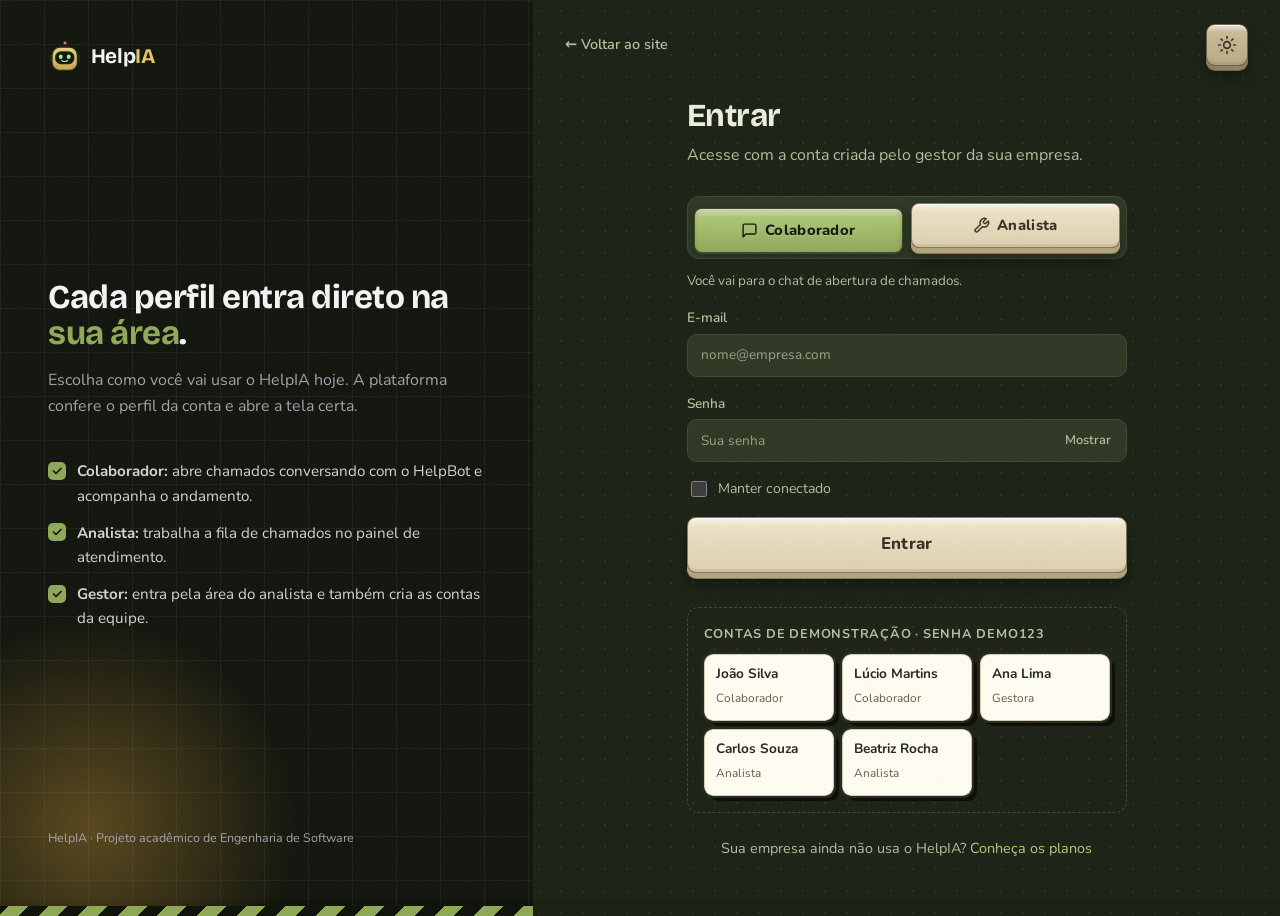
==== commit f6def141: "Atualizações da madrugada / Frontend" ====
--- a/frontend/chat.html
+++ b/frontend/chat.html
@@ -10,30 +10,20 @@
   <link rel="stylesheet" href="https://fonts.googleapis.com/css2?family=Bricolage+Grotesque:opsz,wght@12..96,500;12..96,600;12..96,700;12..96,800&family=Nunito:wght@400;500;600;700;800&display=swap" />
   <link rel="stylesheet" href="css/base.css" />
   <link rel="stylesheet" href="css/simbolos.css" />
-  <script src="js/tema.js"></script>
   <link rel="stylesheet" href="css/icones.css" />
   <link rel="stylesheet" href="css/helpy.css" />
   <link rel="stylesheet" href="css/painel.css" />
   <link rel="stylesheet" href="css/chat.css" />
+  <link rel="stylesheet" href="css/mesa.css" />
+  <link rel="stylesheet" href="css/paginas.css" />
   <link rel="stylesheet" href="css/teclas.css" />
   <link rel="stylesheet" href="css/papelaria.css" />
 </head>
-<body class="tela-mesa tela-colab">
+<body class="tela-mesa tela-colab tela-retratil">
 
   <header class="mesa-topo">
-    <a href="chat.html" class="brand"><img src="assets/logo.svg" alt="" />Help<b>IA</b></a>
-
-    <div class="placar" aria-label="Seus chamados">
-      <div class="placar-item"><span class="placar-valor" id="placarFila">0</span><span class="placar-rotulo">na fila</span></div>
-      <div class="placar-item"><span class="placar-valor" id="placarAtendimento">0</span><span class="placar-rotulo">em atendimento</span></div>
-      <div class="placar-item placar-destaque"><span class="placar-valor" id="placarResolvidos">0</span><span class="placar-rotulo">resolvidos</span></div>
-    </div>
-
+    <a href="chat.html" class="brand"><img src="assets/logo.svg" alt="" /><span class="brand-nome">Help<b>IA</b></span></a>
     <div class="topbar-acoes">
-      <button type="button" class="btn-tema" aria-label="Alternar tema">
-        <svg class="icone-sol" viewBox="0 0 24 24" fill="none" stroke="currentColor" stroke-width="2" stroke-linecap="round" aria-hidden="true"><circle cx="12" cy="12" r="4"/><path d="M12 2v2M12 20v2M4.93 4.93l1.41 1.41M17.66 17.66l1.41 1.41M2 12h2M20 12h2M4.93 19.07l1.41-1.41M17.66 6.34l1.41-1.41"/></svg>
-        <svg class="icone-lua" viewBox="0 0 24 24" fill="none" stroke="currentColor" stroke-width="2" stroke-linecap="round" stroke-linejoin="round" aria-hidden="true"><path d="M21 12.79A9 9 0 1 1 11.21 3 7 7 0 0 0 21 12.79z"/></svg>
-      </button>
       <div class="usuario-menu">
         <span class="usuario-avatar" data-usuario-iniciais aria-hidden="true"></span>
         <span class="usuario-info"><strong data-usuario-nome></strong><span data-usuario-perfil></span></span>
@@ -43,58 +33,106 @@
   </header>
 
   <main class="mesa">
-    <!-- Esquerda: chamados já resolvidos -->
-    <section class="bandeja" aria-labelledby="tituloResolvidos">
+    <!-- Esquerda: histórico (tickets já resolvidos, com o carimbo do analista). Clique para rever no centro. -->
+    <!-- Começa recolhido (só a alça); some de vez enquanto um chamado está sendo aberto -->
+    <section class="bandeja historico coluna-retratil" aria-labelledby="tituloResolvidos">
+      <button type="button" class="coluna-alca" data-alternar-coluna aria-expanded="false" aria-controls="painelHistorico" title="Abrir o histórico">
+        <span class="alca-seta" aria-hidden="true">›</span>
+        <i class="ic ic-arquivo" aria-hidden="true"></i>
+        <span class="alca-rotulo">Histórico</span>
+        <span class="contador" id="contadorAlca">0</span>
+      </button>
       <header class="area-topo">
-        <h2 id="tituloResolvidos"><i class="ic ic-check-circulo" aria-hidden="true"></i> Resolvidos</h2>
-        <span class="contador" id="contadorResolvidos">0</span>
+        <h2 id="tituloResolvidos"><i class="ic ic-arquivo" aria-hidden="true"></i> Histórico <span class="contador" id="contadorResolvidos">0</span>
+          <a class="btn btn-sm btn-ver-tudo" href="historico.html" title="Ver todo o histórico em tela cheia, com busca e filtros" aria-label="Ver todo o histórico"><i class="ic ic-janela" aria-hidden="true"></i></a></h2>
+        <button type="button" class="btn key--red btn-sm btn-excluir-marcados" id="excluirHist" data-excluir-hist hidden
+          aria-label="Remover tickets marcados do histórico"><i class="ic ic-x" aria-hidden="true"></i></button>
+        <button type="button" class="btn btn-sm btn-recolher" data-alternar-coluna aria-label="Recolher o histórico" title="Recolher o histórico">‹</button>
       </header>
-      <div class="bandeja-fundo">
+      <div class="bandeja-fundo" id="painelHistorico">
         <ul class="lista-tickets" id="listaResolvidos"></ul>
       </div>
     </section>
 
-    <!-- Centro: o desktop. Mostra os chamados pendentes e é aqui que um chamado novo é aberto. -->
-    <section class="tampo desktop" id="tampo" aria-labelledby="tituloTampo">
-      <header class="area-topo desktop-topo">
+    <!-- Centro: título e trilha de etapas FORA da mesa; dentro da mesa só os tickets e os botões. -->
+    <section class="centro" aria-labelledby="tituloTampo">
+      <header class="area-topo centro-topo">
         <h2 id="tituloTampo"></h2>
         <ol class="passos-topo" id="passos" aria-label="Etapas do chamado" hidden></ol>
+      </header>
+      <div class="tampo desktop" id="tampo">
         <div class="desktop-acao" id="desktopAcao"></div>
-      </header>
-      <div class="palco" id="palco" aria-live="polite"></div>
+        <div class="palco" id="palco" aria-live="polite"></div>
+      </div>
     </section>
 
-    <!-- Direita: Helpy com o cafezinho -->
+    <!-- Direita: placar (score) no alto e, embaixo, o escritoriozinho do Helpy -->
     <aside class="lateral">
+      <div class="score" aria-label="Seus chamados">
+        <span class="score-titulo">Score</span>
+        <div class="score-item"><span class="score-valor" id="placarFila">0</span><span class="score-rotulo">na fila</span></div>
+        <div class="score-item"><span class="score-valor" id="placarAtendimento">0</span><span class="score-rotulo">em atendimento</span></div>
+        <div class="score-item score-destaque"><span class="score-valor" id="placarResolvidos">0</span><span class="score-rotulo">resolvidos</span></div>
+      </div>
+
       <div class="helpy-mesa" id="helpyRaiz">
         <div class="helpy-feed helpy-balao" id="helpyFeed" role="log" aria-live="polite"></div>
-        <div id="helpyAvatar"></div>
-      </div>
-
-      <div class="decoracao" aria-hidden="true">
-        <div class="caneca"><span class="vapor"></span><span class="vapor"></span><span class="vapor"></span></div>
-        <div class="post-it">Atalho:<br><strong>teclas 1 a 8</strong><br>escolhem o tipo</div>
-      </div>
-
-      <div class="helpy-atalhos">
-        <span>Pergunte ao Helpy</span>
-        <div class="helpy-atalhos-lista">
-          <button type="button" class="atalho" data-atalho="nao-achei"><i class="ic ic-duvida" aria-hidden="true"></i> Não achei minha opção</button>
-          <button type="button" class="atalho" data-atalho="maquina"><i class="ic ic-etiqueta" aria-hidden="true"></i> Onde vejo o nº da máquina?</button>
-          <button type="button" class="atalho" data-atalho="tempo"><i class="ic ic-relogio" aria-hidden="true"></i> Quanto tempo demora?</button>
-          <button type="button" class="atalho" data-atalho="contato"><i class="ic ic-telefone" aria-hidden="true"></i> Por que pedem meu contato?</button>
+        <div class="escritorio">
+          <div class="escritorio-parede" aria-hidden="true">
+            <div class="quadro-aviso">Lembrete:<br><strong>reiniciar resolve</strong><br>muita coisa!</div>
+          </div>
+          <div id="helpyAvatar"></div>
+          <div class="escritorio-mesinha" aria-hidden="true">
+            <div class="caneca"><span class="vapor"></span><span class="vapor"></span><span class="vapor"></span></div>
+          </div>
+          <!-- Configurações do Helpy, numa parte da mesinha -->
+          <button type="button" class="btn-config" id="botaoConfig" aria-label="Configurações do Helpy" aria-expanded="false" aria-controls="painelConfig" title="Configurações do Helpy">
+            <svg viewBox="0 0 24 24" fill="none" stroke="currentColor" stroke-width="2" stroke-linecap="round" stroke-linejoin="round" aria-hidden="true"><circle cx="12" cy="12" r="3"/><path d="M19.4 15a1.65 1.65 0 0 0 .33 1.82l.06.06a2 2 0 1 1-2.83 2.83l-.06-.06a1.65 1.65 0 0 0-1.82-.33 1.65 1.65 0 0 0-1 1.51V21a2 2 0 0 1-4 0v-.09A1.65 1.65 0 0 0 9 19.4a1.65 1.65 0 0 0-1.82.33l-.06.06a2 2 0 1 1-2.83-2.83l.06-.06A1.65 1.65 0 0 0 4.68 15a1.65 1.65 0 0 0-1.51-1H3a2 2 0 0 1 0-4h.09A1.65 1.65 0 0 0 4.6 9a1.65 1.65 0 0 0-.33-1.82l-.06-.06a2 2 0 1 1 2.83-2.83l.06.06A1.65 1.65 0 0 0 9 4.68a1.65 1.65 0 0 0 1-1.51V3a2 2 0 0 1 4 0v.09a1.65 1.65 0 0 0 1 1.51 1.65 1.65 0 0 0 1.82-.33l.06-.06a2 2 0 1 1 2.83 2.83l-.06.06A1.65 1.65 0 0 0 19.4 9a1.65 1.65 0 0 0 1.51 1H21a2 2 0 0 1 0 4h-.09a1.65 1.65 0 0 0-1.51 1z"/></svg>
+          </button>
+        </div>
+        <div class="painel-config" id="painelConfig" role="dialog" aria-label="Configurações do Helpy" hidden>
+          <strong>Configurações do Helpy</strong>
+          <label class="config-opcao">
+            <input type="checkbox" id="configFoco" />
+            <span class="config-caixa" aria-hidden="true"><i class="ic ic-check" aria-hidden="true"></i></span>
+            <span>Focar no Helpy quando ele der uma dica <small>Desfoca o resto da tela por 3 segundos. Desmarcado, ele continua dando as dicas sem desfocar.</small></span>
+          </label>
         </div>
       </div>
     </aside>
   </main>
+
+  <!-- Modal: confirmar exclusão de um ticket -->
+  <dialog class="modal modal-excluir" id="modalExcluir">
+    <form method="dialog" class="modal-conteudo">
+      <header class="modal-topo">
+        <h2>Excluir este ticket?</h2>
+        <button type="submit" value="cancelar" class="btn btn-ghost btn-sm" aria-label="Fechar"><i class="ic ic-x" aria-hidden="true"></i></button>
+      </header>
+      <div id="excluirTicket"></div>
+      <p class="excluir-aviso" id="excluirAviso"></p>
+      <p class="aviso aviso-erro" id="erroExcluir" hidden></p>
+      <div class="modal-acoes">
+        <button type="submit" value="cancelar" class="btn btn-ghost">Manter ticket</button>
+        <button type="button" class="btn key--red" id="confirmarExcluir"><i class="ic ic-x" aria-hidden="true"></i> Excluir ticket</button>
+      </div>
+    </form>
+  </dialog>
+
+  <!-- Véu do foco no Helpy (dicas) -->
+  <div class="foco-veu" id="focoVeu" aria-hidden="true"></div>
 
   <p class="aviso-offline aviso-flutuante" id="avisoOffline" hidden></p>
 
   <script src="js/catalogo.js"></script>
   <script src="js/simulador.js"></script>
   <script src="js/sessao.js"></script>
+  <script src="js/navegacao.js"></script>
   <script src="js/api.js"></script>
   <script src="js/helpy.js"></script>
+  <script src="js/ticket-ui.js"></script>
+  <script src="js/arrastar.js"></script>
+  <script src="js/escritorio.js"></script>
   <script src="js/chat.js"></script>
 </body>
 </html>
--- a/frontend/css/base.css
+++ b/frontend/css/base.css
@@ -130,6 +130,39 @@
 }
 
 *, *::before, *::after { box-sizing: border-box; }
+
+/* ---------- Barra de rolagem HelpIA ----------
+   Trilho escuro afundado + "pastilha" oliva com contorno de tinta,
+   no mesmo estilo das teclas. Fica mostarda ao passar o mouse. */
+::-webkit-scrollbar { width: 14px; height: 14px; }
+::-webkit-scrollbar-track {
+  margin: 6px;
+  border-radius: 999px;
+  background: rgba(10, 13, 7, .45);
+  box-shadow: inset 0 2px 4px rgba(0, 0, 0, .5), inset 0 0 0 1px rgba(236, 239, 220, .06);
+}
+::-webkit-scrollbar-thumb {
+  border: 3px solid transparent;            /* afasta a pastilha da borda do trilho */
+  border-radius: 999px;
+  background:
+    linear-gradient(90deg, rgba(255, 255, 255, .35), rgba(255, 255, 255, 0) 55%) padding-box,
+    linear-gradient(180deg, var(--oliva-clara), var(--oliva)) padding-box,
+    var(--tinta) border-box;
+  box-shadow: inset 0 0 0 1.5px var(--tinta);
+  min-height: 40px;
+}
+::-webkit-scrollbar-thumb:hover {
+  background:
+    linear-gradient(90deg, rgba(255, 255, 255, .4), rgba(255, 255, 255, 0) 55%) padding-box,
+    linear-gradient(180deg, #F0D885, var(--mostarda)) padding-box,
+    var(--tinta) border-box;
+}
+::-webkit-scrollbar-thumb:active { background: var(--mostarda-escura) padding-box, var(--tinta) border-box; }
+::-webkit-scrollbar-corner, ::-webkit-scrollbar-button { display: none; background: transparent; }
+/* Firefox não tem os pseudo-elementos acima: usa só as cores */
+@supports not selector(::-webkit-scrollbar) {
+  * { scrollbar-color: var(--oliva) rgba(10, 13, 7, .45); }
+}
 html { scroll-behavior: smooth; }
 body {
   margin: 0;
@@ -237,13 +270,15 @@
   display: flex;
   align-items: center;
   gap: .6rem;
-  padding: .25rem .3rem .25rem .25rem;
+  padding: .3rem .35rem .3rem .3rem;
   border: 1px solid var(--border);
-  border-radius: 999px;
+  border-radius: 12px;
   background: var(--surface);
 }
+/* Foto/iniciais em quadrado com cantos levemente arredondados (não circular) */
 .usuario-avatar {
-  width: 32px; height: 32px; border-radius: 50%;
+  flex: none;
+  width: 38px; height: 38px; border-radius: 8px;
   display: grid; place-items: center;
   background: var(--primary); color: var(--on-primary);
   font-family: var(--font-display); font-weight: 700; font-size: .85rem;
@@ -254,7 +289,7 @@
 .btn-sair {
   border: 0; background: transparent; color: var(--muted);
   font: inherit; font-size: .82rem; font-weight: 600;
-  padding: .35rem .7rem; border-radius: 999px; cursor: pointer;
+  padding: .35rem .7rem; border-radius: 8px; cursor: pointer;
 }
 .btn-sair:hover { background: var(--danger-soft); color: var(--danger); }
 
--- a/frontend/css/helpy.css
+++ b/frontend/css/helpy.css
@@ -39,7 +39,6 @@
 .helpy-feed {
   display: flex; flex-direction: column; gap: .65rem;
   overflow-y: auto;
-  scrollbar-width: thin;
 }
 .helpy-msg {
   position: relative;
--- a/frontend/css/chat.css
+++ b/frontend/css/chat.css
@@ -6,17 +6,12 @@
    ========================================================= */
 
 /* ---------- Desktop (tampo central) ---------- */
-.desktop-topo { flex-wrap: wrap; row-gap: .5rem; }
-.desktop-topo h2 { display: flex; align-items: center; gap: .5rem; }
-.desktop-topo .passos-topo { order: 3; flex-basis: 100%; }
-.desktop-acao { display: flex; gap: .5rem; margin-left: auto; }
 
 .palco {
   position: relative;
   flex: 1; min-height: 0;
   overflow-y: auto; overflow-x: hidden;
   padding: .6rem .6rem 1.25rem;
-  scrollbar-width: thin;
 }
 
 /* Chamados pendentes jogados na mesa */
@@ -109,18 +104,12 @@
   animation-delay: calc(var(--i, 0) * 55ms);
   transition: transform .2s cubic-bezier(.2, .9, .3, 1.4), border-color .2s, box-shadow .2s;
 }
-.cartao::after {               /* brilho que segue o mouse */
-  content: ''; position: absolute; inset: 0; pointer-events: none;
-  background: radial-gradient(220px circle at var(--mx, 50%) var(--my, 0%), var(--primary-soft), transparent 70%);
-  opacity: 0; transition: opacity .2s;
-}
 .cartao:hover, .cartao:focus-visible {
   transform: translateY(-6px);
   border-color: var(--primary);
   box-shadow: 0 18px 40px -18px color-mix(in srgb, var(--primary) 70%, transparent);
   outline: none;
 }
-.cartao:hover::after, .cartao:focus-visible::after { opacity: 1; }
 .cartao:active { transform: translateY(-2px) scale(.98); }
 .cartao.escolhido { border-color: var(--primary); animation: escolhido .45s ease forwards; }
 @keyframes cartao-entra { from { opacity: 0; transform: translateY(24px) scale(.96); } to { opacity: 1; transform: none; } }
@@ -202,46 +191,6 @@
 .rodape-etapa .btn-lg { min-width: 220px; }
 .erro-etapa { max-width: 1040px; margin: 1rem auto 0; }
 
-/* ---------- Ticket ---------- */
-.ticket-palco { display: grid; place-items: center; }
-.tk {
-  --corte: 168px;
-  width: min(100%, 460px);
-  padding: 1.4rem 1.5rem 1.3rem;
-  border-top: 5px solid var(--primary);
-  box-shadow: none;
-  text-align: left;
-}
-.tk-topo { display: flex; justify-content: space-between; align-items: center; gap: .5rem; }
-.tk-marca { font-family: var(--font-mono); font-size: .72rem; letter-spacing: .12em; text-transform: uppercase; color: var(--muted); }
-.tk-numero { font-family: var(--font-display); font-size: 3rem; font-weight: 700; line-height: 1; margin: .35rem 0 .7rem; letter-spacing: -.02em; }
-.tk-numero.rascunho { color: var(--muted); }
-.tk-tipo { display: flex; gap: .8rem; align-items: center; }
-.tk-tipo .mini-ico { width: 46px; height: 46px; padding: 8px; border-radius: 12px; background: var(--surface-2); }
-.tk-tipo strong { display: block; font-family: var(--font-display); }
-.tk-tipo span { color: var(--muted); font-size: .9rem; }
-.tk-dados { display: grid; grid-template-columns: 1fr 1fr; gap: .55rem 1rem; margin: 2.1rem 0 1rem; }
-.tk-dados dt { font-size: .7rem; text-transform: uppercase; letter-spacing: .08em; color: var(--muted); font-weight: 700; }
-.tk-dados dd { margin: 0; font-weight: 600; font-size: .93rem; word-break: break-word; }
-.tk-nota {
-  margin: 0 0 1rem; padding: .7rem .85rem;
-  border-radius: 10px; background: var(--surface-2);
-  font-size: .92rem; font-style: italic; color: var(--text);
-  max-height: 120px; overflow: auto;
-}
-.tk-carimbo {
-  position: absolute; right: 18px; top: 74px;
-  padding: .3rem .9rem;
-  border: 3px solid var(--success-solid); border-radius: 8px;
-  color: var(--success-solid);
-  font-family: var(--font-display); font-weight: 700; font-size: 1.2rem; letter-spacing: .12em;
-  transform: rotate(-12deg) scale(2.2);
-  opacity: 0;
-  pointer-events: none;
-}
-.carimbado .tk-carimbo { animation: carimbo .45s cubic-bezier(.3, 1.6, .5, 1) forwards; }
-@keyframes carimbo { to { transform: rotate(-12deg) scale(1); opacity: .9; } }
-
 /* ---------- Cena de envio ---------- */
 .envio-cena { position: relative; display: grid; grid-template-columns: 1fr auto; align-items: center; gap: 3rem; max-width: 1040px; margin: 0 auto; min-height: 560px; }
 .envio-impressao { display: flex; flex-direction: column; align-items: center; }
@@ -332,33 +281,6 @@
 .opcoes { grid-template-columns: repeat(auto-fill, minmax(250px, 1fr)); }
 .envio-cena { min-height: 460px; gap: 2rem; }
 
-/* ---------- Helpy: balão sobre a cabeça ---------- */
-.helpy-balao { overflow-y: auto; padding: 1rem .35rem .7rem !important; }
-.helpy-balao .helpy-msg {
-  border-radius: 18px !important;
-  transform-origin: 50% 100%;
-  animation: balao-abre .38s cubic-bezier(.3, 1.5, .5, 1);
-}
-@keyframes balao-abre { from { opacity: 0; transform: translateY(14px) scale(.4); } }
-.helpy-balao .helpy-digitando { align-self: center; }
-
-/* A dica ganha balão mostarda com etiqueta, para chamar atenção */
-.helpy-balao .helpy-msg-dica { background: #FBEFC4; border-color: var(--mostarda-escura); padding-top: 1.15rem; }
-.helpy-balao .helpy-msg-dica::before {
-  content: 'DICA';
-  position: absolute; top: -12px; left: 16px;
-  display: inline-flex; align-items: center; gap: .3rem;
-  padding: .15rem .6rem .15rem 1.55rem;
-  border-radius: 999px;
-  background: var(--mostarda) no-repeat .55rem 50% / 13px 13px;
-  background-image: url("data:image/svg+xml,<svg xmlns='http://www.w3.org/2000/svg' viewBox='0 0 24 24' fill='none' stroke='%2323291B' stroke-width='2.4' stroke-linecap='round' stroke-linejoin='round'><path d='M15 14c.2-1 .7-1.7 1.5-2.5 1-.9 1.5-2.2 1.5-3.5A6 6 0 0 0 6 8c0 1 .2 2.2 1.5 3.5.7.7 1.3 1.5 1.5 2.5M9 18h6M10 22h4'/></svg>");
-  outline: 2px solid var(--tinta);
-  color: var(--tinta);
-  font-size: .68rem; font-weight: 800; letter-spacing: .12em;
-}
-.helpy-balao .helpy-msg-dica { animation: balao-abre .38s cubic-bezier(.3, 1.5, .5, 1), balao-chama 2.4s ease-in-out .6s 2; }
-@keyframes balao-chama { 50% { transform: rotate(-1.2deg) scale(1.02); } }
-
 /* ---------- Perguntas rápidas na lateral ---------- */
 .helpy-atalhos > span {
   display: block; margin-bottom: .5rem;
@@ -370,6 +292,15 @@
 
 .aviso-flutuante { position: fixed; left: 50%; bottom: 16px; transform: translateX(-50%); z-index: 70; margin: 0; }
 
+/* ---------- Histórico (esquerda) ---------- */
+.historico .lista-tickets { justify-items: center; gap: 1.1rem; padding: .2rem 0 .5rem; }
+.historico .tkp-item.selecionado .tkp-sombra { transform: translateX(4px); }
+.historico .tkp-item.selecionado::before {        /* marcador: "este está aberto no centro" */
+  content: ''; position: absolute; left: -.6rem; top: 14px; bottom: 14px; width: 5px;
+  border-radius: 4px; background: var(--fosforo); box-shadow: 0 0 8px var(--fosforo);
+}
+:root[data-theme="light"] .historico .tkp-item.selecionado::before { background: var(--oliva-escura); box-shadow: none; }
+
 /* ---------- Responsivo ---------- */
 @media (max-width: 1500px) {
   .contato-linha { grid-template-columns: repeat(3, 1fr); }
@@ -377,8 +308,13 @@
 }
 @media (max-width: 1280px) {
   .passo-topo .passo-rotulo { display: none; }
-  .tela-colab .lateral { flex-wrap: wrap; }
-  .tela-colab .helpy-atalhos { flex-basis: 100%; }
+}
+@media (max-width: 860px) {
+  /* Histórico vira uma fileira que rola para o lado */
+  .historico .lista-tickets { grid-auto-flow: column; grid-auto-columns: var(--tkp-w); justify-content: start; overflow-x: auto; padding: .4rem .4rem .8rem; }
+  .historico .bandeja-fundo { overflow: hidden; }
+}
+@media (max-width: 480px) {
 }
 @media (max-width: 1000px) {
   .envio-cena { grid-template-columns: 1fr; gap: 1.5rem; min-height: 0; }
@@ -392,5 +328,161 @@
 }
 @media (prefers-reduced-motion: reduce) {
   .cartao, .opcao, .etapa-tela, .helpy-balao .helpy-msg { animation: none !important; opacity: 1; }
+  .pri-alta .tkp-faixa, .pri-alta .tk-faixa,
+  .tkp-caixa span, .btn-excluir-marcados, .carimbo-resolvido.grande { animation: none !important; }
   .imprimindo .saida-papel .ticket-palco { animation-duration: .01s; }
 }
+
+/* =========================================================
+   Ajustes de leitura e de navegação (colaborador)
+   ========================================================= */
+
+/* ---------- Cartões com tamanho EXATAMENTE igual ----------
+   Todas as linhas da grade têm a altura do maior cartão e o texto
+   é cortado em no máximo 2 linhas, então nenhum cartão cresce. */
+.generos, .opcoes { grid-auto-rows: 1fr; }
+.cartao, .opcao { height: 100%; min-height: 0; }
+.cartao { min-height: 196px; }
+.opcao strong { display: -webkit-box; -webkit-line-clamp: 1; -webkit-box-orient: vertical; overflow: hidden; }
+.cartao strong { display: -webkit-box; -webkit-line-clamp: 2; -webkit-box-orient: vertical; overflow: hidden; line-height: 1.2; }
+.cartao span.cartao-desc, .opcao small { display: -webkit-box; -webkit-line-clamp: 2; -webkit-box-orient: vertical; overflow: hidden; }
+.cartao-urgente::before { bottom: .7rem; }
+
+/* ---------- Texto que fica sobre a mesa: em "placas" de papel ---------- */
+.tela-colab .etapa-cabeca {
+  width: fit-content; max-width: 100%;
+  margin: 0 auto clamp(1rem, 2.6vh, 1.6rem);
+  padding: .85rem 1.7rem 1rem;
+  border-radius: 16px;
+  background: var(--surface);
+  outline: 2px solid var(--tinta);
+  box-shadow: 4px 4px 0 var(--sombra);
+}
+.tela-colab .etapa-cabeca h1 { color: var(--text); }
+.tela-colab .etapa-cabeca h1 .acento { color: var(--primary-dark); }
+.tela-colab .etapa-cabeca p { color: var(--text); opacity: .8; font-weight: 600; }
+.tela-colab .saudacao { color: var(--primary-dark); font-weight: 800; }
+.tela-colab .migalha { outline: 1.5px solid var(--tinta); color: var(--text); }
+
+.tela-colab .bloco {
+  padding: 1.1rem 1.3rem 1.2rem;
+  border-radius: 16px;
+  background: var(--surface);
+  outline: 2px solid var(--tinta);
+  box-shadow: 4px 4px 0 var(--sombra);
+}
+.tela-colab .bloco-titulo h2 { font-size: 1.15rem; color: var(--text); }
+.tela-colab .bloco-titulo span {
+  padding: .12rem .6rem; border-radius: 6px;
+  background: var(--warning-soft); color: var(--warning);
+  font-size: .78rem; font-weight: 800;
+}
+.tela-colab .campo-ajuda, .tela-colab .nota-medidor, .tela-colab .aviso-urgencia { color: var(--text); opacity: .85; font-weight: 600; }
+.tela-colab .nota-medidor.ok { color: var(--success); opacity: 1; }
+
+/* ---------- Histórico: X ao lado do título ---------- */
+.historico .area-topo h2 { display: flex; align-items: center; gap: .5rem; }
+.historico .btn-excluir-marcados { margin: 0; min-width: 40px; }
+
+/* ---------- Tela "Tipo": cabe sem rolar em telas grandes ----------
+   O palco é um container: as colunas dependem da largura REAL da mesa,
+   não da janela. 8 cartões = 4 × 2 em mesas largas. */
+.tela-colab .palco { container: palco / inline-size; }
+.tela-colab .generos { grid-template-columns: repeat(4, minmax(0, 1fr)); gap: clamp(.7rem, 1.2vw, 1.1rem); }
+@container palco (max-width: 860px) { .tela-colab .generos { grid-template-columns: repeat(2, minmax(0, 1fr)); } }
+@container palco (max-width: 460px) { .tela-colab .generos { grid-template-columns: minmax(0, 1fr); } }
+.tela-colab .cartao { min-height: 0; gap: .25rem; padding: clamp(.85rem, 1.6vh, 1.2rem) 1.1rem clamp(.85rem, 1.6vh, 1.15rem); }
+.tela-colab .cartao-ico { width: clamp(48px, 6vh, 62px); height: clamp(48px, 6vh, 62px); padding: 9px; margin-bottom: .35rem; border-radius: 16px; }
+@media (max-height: 860px) {
+  .tela-colab .etapa-cabeca { padding: .6rem 1.4rem .7rem; }
+  .tela-colab .etapa-cabeca h1 { font-size: clamp(1.4rem, 2vw, 1.9rem); }
+}
+
+/* ---------- Setor parado: cartão avermelhado/rosado (só em urgência) ---------- */
+.tela-colab .cartao-urgente {
+  background: linear-gradient(180deg, #FDE8E2, #F8D2C8);
+  border-color: #C4452C;
+}
+.tela-colab .cartao-urgente .cartao-ico { background: #FBD3C8; border-color: #E59A88; }
+.tela-colab .cartao-urgente strong { color: #8E2D19; }
+.tela-colab .cartao-urgente .cartao-desc { color: #7A3B2C; }
+.tela-colab .cartao-urgente:hover, .tela-colab .cartao-urgente:focus-visible {
+  border-color: #C4452C;
+  background: linear-gradient(180deg, #FCDCD2, #F4BFB2);
+}
+.tela-colab .cartao-urgente:hover .cartao-ico { background: #F8C2B4; }
+.tela-colab .cartao-urgente::before {
+  padding: .12rem .5rem; border-radius: 5px;
+  background: #C4452C; color: #fff;
+  outline: 1.5px solid var(--tinta);
+}
+
+/* ---------- "Finalizar" verde no canto inferior direito (etapa Situação) ---------- */
+.rodape-finalizar {
+  position: sticky; bottom: 0; z-index: 2;
+  display: flex; justify-content: flex-end;
+  max-width: 1040px; margin: 1.2rem auto 0; padding-top: .4rem;
+  pointer-events: none;
+}
+.rodape-finalizar .btn { min-width: 210px; pointer-events: auto; }
+
+
+/* ---------- Nota e Contato em etapas separadas ---------- */
+.bloco-nota, .bloco-contato { max-width: 820px; }
+.bloco-contato .contato-linha { grid-template-columns: repeat(3, minmax(0, 1fr)); }
+.campo-contato { max-width: 460px; margin-top: 1rem; }
+.campo-contato input { font-size: 1.05rem; padding: .85rem 1rem; }
+
+/* ---------- Card do número da máquina: centralizado, com INFO ---------- */
+.tela-colab .bloco-maquina { position: relative; max-width: 620px; text-align: center; }
+.bloco-maquina .bloco-titulo { justify-content: center; flex-wrap: wrap; padding: 0 2.6rem; }
+.bloco-maquina .campo-maquina { max-width: 420px; margin: 0 auto; text-align: left; }
+.bloco-maquina .campo-ajuda { text-align: center; }
+.btn-info {
+  position: absolute; top: 12px; right: 12px;
+  display: grid; place-items: center;
+  width: 32px; height: 32px; padding: 0;
+  border: 2px solid var(--tinta); border-radius: 50%;
+  background: linear-gradient(180deg, #8DB3D6, #6E9BC4);
+  color: #0F2235;
+  font-family: Georgia, 'Times New Roman', serif; font-size: 1.05rem; font-style: italic; font-weight: 700;
+  box-shadow: 0 3px 0 #3E6488, 0 5px 8px rgba(0, 0, 0, .2);
+  cursor: pointer;
+  transition: transform .07s, box-shadow .07s;
+}
+.btn-info:hover { filter: brightness(1.06); }
+.btn-info:active { transform: translateY(3px); box-shadow: 0 0 0 #3E6488, 0 2px 4px rgba(0, 0, 0, .2); }
+.btn-info:focus-visible { outline: 3px solid var(--oliva-clara); outline-offset: 2px; }
+
+/* Passo a passo dentro do balão do Helpy */
+.helpy-passos { margin: .35rem 0 .5rem; padding-left: 1.2rem; display: grid; gap: .35rem; }
+.helpy-passos li::marker { font-weight: 800; color: var(--primary-dark); }
+
+/* =========================================================
+   Colaborador: enquanto um chamado está sendo aberto, o histórico
+   some de vez (a coluna retrátil genérica fica em mesa.css)
+   ========================================================= */
+body.tela-colab.abrindo-chamado .mesa { grid-template-columns: 0px 1fr minmax(260px, 320px); }
+.tela-colab.abrindo-chamado .historico { visibility: hidden; margin-right: -1.25rem; }
+@media (max-width: 1280px) {
+  body.tela-colab.abrindo-chamado .mesa { grid-template-columns: 0px 1fr; }
+}
+@media (max-width: 860px) {
+  body.tela-colab.abrindo-chamado .mesa { grid-template-columns: minmax(0, 1fr); }
+  .tela-colab.abrindo-chamado .historico { display: none; }
+}
+
+/* ---------- Ticket gerado: voa para o Helpy ---------- */
+.envio-cena { grid-template-columns: 1fr; justify-items: center; }
+.envio-dica {
+  display: inline-flex; align-items: center; gap: .5rem;
+  padding: .45rem .9rem; border-radius: 999px;
+  background: #FFFCF2; color: #23291B; outline: 2px solid var(--tinta);
+  font-weight: 800; font-size: .9rem;
+}
+.envio-seta { display: inline-block; animation: seta-vai 1s ease-in-out infinite; }
+@keyframes seta-vai { 50% { transform: translateX(8px); } }
+/* Botões do topo do histórico aberto sem encostar na borda da coluna */
+.tela-colab .historico .area-topo { gap: .45rem; padding-right: 8px; }
+.tela-colab .historico .area-topo h2 { flex: 1; min-width: 0; }
+.tela-colab .historico .area-topo .btn { flex: none; margin-bottom: 4px; }
--- a/frontend/css/mesa.css
+++ b/frontend/css/mesa.css
@@ -0,0 +1,847 @@
+/* =========================================================
+   mesa.css — peças comuns das mesas (colaborador, analista e gestor)
+   Carregar depois de painel.css (e de chat.css, no colaborador).
+   - Ticket padrão (.tkp): mesmo tamanho, só a faixa muda de cor.
+   - Layout: título fora da mesa, SCORE no alto da direita,
+     escritório do Helpy (mesinha, café, configurações) embaixo.
+   - Helpy em foco (dicas) e painel de configurações.
+   ========================================================= */
+
+.tela-mesa .mesa { grid-template-columns: calc(var(--tkp-w) + 2.6rem) 1fr minmax(260px, 320px); }
+.tela-mesa .bandeja .lista-tickets { justify-items: center; gap: 1.1rem; padding: .2rem 0 .5rem; }
+
+/* ---------- Helpy: balão sobre a cabeça ---------- */
+.helpy-balao { overflow-y: auto; padding: 1rem .35rem .7rem !important; }
+.helpy-balao .helpy-msg {
+  border-radius: 18px !important;
+  transform-origin: 50% 100%;
+  animation: balao-abre .38s cubic-bezier(.3, 1.5, .5, 1);
+}
+@keyframes balao-abre { from { opacity: 0; transform: translateY(14px) scale(.4); } }
+.helpy-balao .helpy-digitando { align-self: center; }
+
+/* A dica ganha balão mostarda com etiqueta, para chamar atenção */
+.helpy-balao .helpy-msg-dica { background: #FBEFC4; border-color: var(--mostarda-escura); padding-top: 1.15rem; }
+.helpy-balao .helpy-msg-dica::before {
+  content: 'DICA';
+  position: absolute; top: -12px; left: 16px;
+  display: inline-flex; align-items: center; gap: .3rem;
+  padding: .15rem .6rem .15rem 1.55rem;
+  border-radius: 999px;
+  background: var(--mostarda) no-repeat .55rem 50% / 13px 13px;
+  background-image: url("data:image/svg+xml,<svg xmlns='http://www.w3.org/2000/svg' viewBox='0 0 24 24' fill='none' stroke='%2323291B' stroke-width='2.4' stroke-linecap='round' stroke-linejoin='round'><path d='M15 14c.2-1 .7-1.7 1.5-2.5 1-.9 1.5-2.2 1.5-3.5A6 6 0 0 0 6 8c0 1 .2 2.2 1.5 3.5.7.7 1.3 1.5 1.5 2.5M9 18h6M10 22h4'/></svg>");
+  outline: 2px solid var(--tinta);
+  color: var(--tinta);
+  font-size: .68rem; font-weight: 800; letter-spacing: .12em;
+}
+.helpy-balao .helpy-msg-dica { animation: balao-abre .38s cubic-bezier(.3, 1.5, .5, 1), balao-chama 2.4s ease-in-out .6s 2; }
+@keyframes balao-chama { 50% { transform: rotate(-1.2deg) scale(1.02); } }
+
+/* =========================================================
+   Ticket padrão (.tkp) — colaborador e analista
+   Mesmo tamanho em todo lugar (mesa, histórico, modal).
+   Só a faixa do topo muda de cor, conforme a prioridade.
+   ========================================================= */
+.tela-mesa {
+  --tkp-w: 300px;
+  --tkp-h: 200px;
+  --tkp-faixa: 42px;
+  --tkp-corpo: 74px;
+}
+
+/* Cores de prioridade: verde = baixa · azul = normal · amarelo = média · vermelho = alta */
+.pri-baixa  { --pri: #6DB85A; --pri-2: #6DB85A; --pri-tinta: #13250C; }
+.pri-normal { --pri: #6E9BC4; --pri-2: #6E9BC4; --pri-tinta: #0F2235; }
+.pri-media  { --pri: #E3C567; --pri-2: #E3C567; --pri-tinta: #3A2A00; }
+.pri-alta   { --pri: #C4452C; --pri-2: #F2836A; --pri-tinta: #FFF6F2; }
+
+/* Alta prioridade: a faixa fica piscando */
+.pri-alta .tkp-faixa, .pri-alta .tk-faixa {
+  animation: pisca-alta .9s ease-in-out infinite alternate;
+}
+@keyframes pisca-alta {
+  from { background-color: var(--pri); }
+  to { background-color: var(--pri-2); box-shadow: inset 0 0 18px rgba(255, 230, 210, .6); }
+}
+
+.tkp-item { position: relative; width: var(--tkp-w); list-style: none; }
+.tkp-sombra {
+  display: block;
+  position: relative;
+  border-radius: 12px;
+  transform: rotate(var(--giro, 0deg));
+  transition: transform .2s cubic-bezier(.2, .9, .3, 1.4);
+  /* contorno de tinta + sombra de adesivo (acompanham os recortes do picote) */
+  filter:
+    drop-shadow(2px 0 0 var(--tinta)) drop-shadow(-2px 0 0 var(--tinta))
+    drop-shadow(0 2px 0 var(--tinta)) drop-shadow(0 -2px 0 var(--tinta))
+    drop-shadow(4px 4px 0 var(--sombra));
+}
+
+.tkp {
+  --corte: calc(var(--tkp-faixa) + var(--tkp-corpo));
+  position: relative;
+  display: flex; flex-direction: column;
+  width: var(--tkp-w); height: var(--tkp-h);
+  overflow: hidden;
+  border-radius: 12px;
+  background: var(--surface);
+  color: var(--text);
+  text-align: left;
+}
+.tkp-faixa {
+  flex: none; height: var(--tkp-faixa);
+  display: flex; align-items: center; justify-content: space-between; gap: .5rem;
+  padding: 0 .95rem;
+  background: var(--pri); color: var(--pri-tinta);
+  border-bottom: 2px solid var(--tinta);
+}
+.tkp-codigo { font-family: var(--font-display); font-size: 1.25rem; font-weight: 800; letter-spacing: -.01em; }
+.tkp-pri {
+  display: inline-flex; align-items: center; gap: .3rem;
+  padding: .12rem .55rem; border-radius: 6px;
+  background: rgba(255, 255, 255, .4);
+  font-size: .7rem; font-weight: 800; letter-spacing: .1em; text-transform: uppercase;
+}
+.pri-alta .tkp-pri { background: rgba(0, 0, 0, .2); }
+
+.tkp-corpo {
+  flex: none; height: var(--tkp-corpo);
+  display: flex; align-items: center; gap: .7rem;
+  padding: 0 .95rem;
+}
+.tkp-corpo .mini-ico { flex: none; width: 42px; height: 42px; padding: 6px; border-radius: 10px; background: var(--surface-2); }
+.tkp-tipo { min-width: 0; line-height: 1.25; }
+.tkp-tipo strong { display: block; font-family: var(--font-display); font-size: 1rem; white-space: nowrap; overflow: hidden; text-overflow: ellipsis; }
+.tkp-tipo span {
+  display: -webkit-box; -webkit-line-clamp: 2; -webkit-box-orient: vertical; overflow: hidden;
+  font-size: .84rem; color: var(--muted);
+}
+.tkp .ticket-picote { left: 14px; right: 14px; }
+.tkp-rodape {
+  flex: 1; min-height: 0;
+  display: flex; flex-direction: column; justify-content: center; gap: .35rem;
+  padding: .45rem .95rem .55rem;
+  font-size: .78rem; color: var(--muted);
+}
+.tkp-rodape > span { display: flex; align-items: center; gap: .35rem; min-width: 0; white-space: nowrap; overflow: hidden; text-overflow: ellipsis; }
+.tkp-rodape b { color: var(--text); font-weight: 700; overflow: hidden; text-overflow: ellipsis; }
+.tkp-rodape .tag { font-size: .68rem; padding: .08rem .5rem; }
+.historico .tkp-rodape > span { max-width: 52%; }      /* deixa a direita para o carimbo */
+
+/* ---------- Carimbo do analista (histórico) ---------- */
+.carimbo-resolvido {
+  position: absolute; right: 12px; bottom: 12px;
+  display: flex; flex-direction: column; align-items: center;
+  max-width: 132px; padding: .3rem .65rem .25rem;
+  border: 3px double var(--success-solid); border-radius: 8px;
+  background: color-mix(in srgb, var(--surface) 70%, transparent);
+  color: var(--success-solid);
+  line-height: 1.15; text-align: center; text-transform: uppercase;
+  transform: rotate(-9deg);
+  opacity: .92;
+  pointer-events: none;
+}
+.carimbo-resolvido b { font-family: var(--font-display); font-size: .95rem; letter-spacing: .14em; }
+.carimbo-resolvido span { max-width: 100%; font-size: .66rem; font-weight: 800; letter-spacing: .04em; white-space: nowrap; overflow: hidden; text-overflow: ellipsis; }
+.carimbo-resolvido small { font-family: var(--font-mono); font-size: .66rem; font-weight: 700; }
+.carimbo-resolvido.grande {
+  top: 64px; right: 22px; bottom: auto;
+  max-width: 210px; padding: .45rem 1.1rem .4rem;
+  border-width: 5px;
+  transform: rotate(-12deg);
+  animation: carimbo-bate .45s cubic-bezier(.3, 1.6, .5, 1) .25s backwards;
+}
+.carimbo-resolvido.grande b { font-size: 1.45rem; }
+.carimbo-resolvido.grande span { font-size: .82rem; }
+.carimbo-resolvido.grande small { font-size: .78rem; }
+@keyframes carimbo-bate { from { transform: rotate(-12deg) scale(2.4); opacity: 0; } }
+
+/* ---------- Mesa (centro) ---------- */
+/* O palco empilha as telas; a mesa ocupa a altura toda para a mensagem de vazio ficar no centro */
+.palco { display: flex; flex-direction: column; }
+.palco > .etapa-tela { flex: none; width: 100%; }
+.palco > .etapa-mesa { flex: 1 0 auto; display: flex; flex-direction: column; }
+.desktop-tickets {
+  grid-template-columns: repeat(auto-fill, var(--tkp-w));
+  justify-content: center;
+  gap: 1.7rem 1.5rem;
+  padding: 1rem .5rem 1.2rem;
+}
+.desktop-tickets.vazia { flex: 1; grid-template-columns: 1fr; place-items: center; align-content: center; }
+.mesa-vazia-centro { width: min(100%, 480px); gap: .6rem; padding: 2.5rem 1.5rem; background: color-mix(in srgb, var(--surface) 55%, transparent); }
+.mesa-vazia-centro .mesa-vazia-ico { font-size: 3rem; line-height: 1; color: var(--primary); }
+.mesa-vazia-centro .btn { margin-top: .5rem; }
+
+/* ---------- Excluir: caixinha no ticket + X ao lado de "Abrir chamado" ---------- */
+/* Tecla vermelha: mais específica que ".btn:not(.btn-ghost)" de teclas.css */
+:root .btn.key--red {
+  --k-top: #e8735c;
+  --k-top-2: #c4452c;
+  --k-side: #85291a;
+  --k-edge: #5a1a10;
+  --k-text: #fff3ee;
+  text-shadow: 0 1px 0 rgba(0, 0, 0, .3);
+}
+.btn-excluir-marcados { min-width: 46px; padding-inline: .8rem; }
+.btn-excluir-marcados .ic { font-size: 1.1rem; }
+.excluir-qtd {
+  display: grid; place-items: center;
+  min-width: 22px; height: 22px; padding: 0 6px; margin-left: .15rem;
+  border-radius: 6px;
+  background: #fff3ee; color: #85291a;
+  font-size: .8rem; font-weight: 800; text-shadow: none;
+}
+.btn-excluir-marcados.com-marcados { animation: x-chama .5s cubic-bezier(.3, 1.6, .5, 1); }
+@keyframes x-chama { 40% { transform: scale(1.12) rotate(-4deg); } }
+
+/* O ticket inteiro é clicável (botão invisível por cima); a caixinha fica acima dele */
+.tkp-abrir {
+  position: absolute; inset: 0; z-index: 1;
+  padding: 0; border: 0; border-radius: 12px;
+  background: transparent;
+  cursor: pointer;
+}
+.tkp-abrir:focus-visible { outline: 3px solid var(--oliva-clara); outline-offset: 5px; }
+.tkp-sombra:has(.tkp-abrir):hover { transform: translateY(-4px) rotate(0deg); }
+.com-caixa .tkp-faixa { padding-left: 2.85rem; }     /* espaço para a caixinha */
+
+.tkp-caixa {
+  position: absolute; top: 9px; left: 11px; z-index: 2;
+  display: grid; place-items: center;
+  width: 24px; height: 24px;
+  cursor: pointer;
+}
+.tkp-caixa input { position: absolute; inset: 0; margin: 0; opacity: 0; cursor: pointer; }
+.tkp-caixa span {
+  display: grid; place-items: center;
+  width: 100%; height: 100%;
+  border: 2px solid var(--tinta); border-radius: 6px;
+  background: #FFFCF2;
+  color: transparent;
+  font-size: .85rem;
+  box-shadow: inset 0 -2px 0 rgba(0, 0, 0, .12);
+  transition: background .15s, transform .15s;
+}
+.tkp-caixa:hover span { transform: scale(1.1); }
+.tkp-caixa input:focus-visible + span { outline: 3px solid var(--oliva-clara); outline-offset: 2px; }
+.tkp-caixa input:checked + span { background: #C4452C; color: #fff; animation: caixa-marca .3s cubic-bezier(.3, 1.6, .5, 1); }
+@keyframes caixa-marca { 50% { transform: scale(1.25); } }
+.tkp-caixa.travada {
+  border: 2px solid rgba(35, 41, 27, .45); border-radius: 6px;
+  background: rgba(255, 252, 242, .55);
+  color: var(--tinta); font-size: .75rem; opacity: .75;
+  cursor: not-allowed;
+}
+
+/* Ticket marcado para excluir: sobe um pouco e ganha contorno vermelho */
+.tkp-item.marcado .tkp-sombra { transform: translateY(-5px) rotate(0deg); }
+.tkp-item.marcado .tkp::after {
+  content: ''; position: absolute; inset: 0; pointer-events: none;
+  border: 3px solid #C4452C; border-radius: 12px;
+  background: rgba(196, 69, 44, .07);
+}
+.tkp-item.saindo { animation: amassa .42s ease-in forwards; pointer-events: none; }
+@keyframes amassa { to { transform: translateY(40px) scale(.2) rotate(-28deg); opacity: 0; } }
+
+.modal-excluir .excluir-previa { display: grid; justify-items: center; gap: 1rem; padding: .4rem 0; max-height: 52vh; overflow-y: auto; }
+.excluir-aviso { margin: 0; font-size: .9rem; color: var(--muted); text-align: center; }
+
+/* =========================================================
+   Layout do colaborador: título e trilha FORA da mesa,
+   score no alto da direita e o escritório do Helpy embaixo.
+   ========================================================= */
+.tela-mesa .mesa-topo { justify-content: space-between; }
+.tela-mesa .topbar-acoes { margin-left: auto; }
+
+/* Centro: cabeçalho (título + trilha) e, abaixo, a mesa */
+.centro { display: flex; flex-direction: column; min-height: 0; min-width: 0; }
+.centro-topo { flex-wrap: wrap; row-gap: .6rem; min-height: 26px; }
+.centro-topo h2 { display: flex; align-items: center; gap: .5rem; color: var(--text); }
+.centro-topo .passos-topo { flex: 1; justify-content: flex-end; }
+.tela-mesa .tampo { flex: 1; }
+.desktop-acao { display: flex; justify-content: space-between; align-items: flex-start; flex-wrap: wrap; gap: .6rem; margin: 0 0 .5rem; }
+.acao-lado { display: flex; flex-wrap: wrap; gap: .6rem; }
+.acao-dir { margin-left: auto; justify-content: flex-end; }
+.desktop-acao:empty { display: none; }
+/* Trilha fora da mesa: cores do fundo escuro, não do papel */
+.centro-topo .passo-bolinha { background: var(--surface); }
+.centro-topo .passo-topo + .passo-topo::before { background: var(--border); }
+.centro-topo .passo-topo.feito + .passo-topo::before, .centro-topo .passo-topo.atual::before { background: var(--primary); }
+
+/* Direita: score em cima, Helpy no escritório embaixo */
+.tela-mesa .lateral { gap: .9rem; }
+.score {
+  position: relative;
+  display: grid; grid-template-columns: repeat(3, 1fr); gap: .45rem;
+  padding: 1.35rem .7rem .7rem;
+  border: 2px solid var(--tinta); border-radius: 14px;
+  background: linear-gradient(180deg, #161B10, #0B0E08);
+  box-shadow: inset 0 0 0 3px #2A3220, inset 0 8px 18px rgba(0, 0, 0, .6), 4px 4px 0 var(--sombra);
+}
+.score-titulo {
+  position: absolute; top: -11px; left: 50%; transform: translateX(-50%);
+  padding: .1rem .75rem;
+  border: 2px solid var(--tinta); border-radius: 6px;
+  background: var(--mostarda); color: var(--tinta);
+  font-family: var(--font-mono); font-size: .7rem; font-weight: 800; letter-spacing: .25em; text-transform: uppercase;
+}
+.score-item {
+  display: flex; flex-direction: column; align-items: center; gap: .2rem;
+  padding: .45rem .2rem .4rem;
+  border-radius: 8px;
+  background: rgba(166, 240, 138, .04);
+  box-shadow: inset 0 0 0 1px rgba(166, 240, 138, .1);
+}
+.score-valor {
+  font-family: var(--font-mono); font-size: 1.9rem; font-weight: 800; line-height: 1;
+  color: var(--fosforo);
+  text-shadow: 0 0 8px rgba(166, 240, 138, .6), 0 0 2px rgba(166, 240, 138, .9);
+  font-variant-numeric: tabular-nums;
+}
+.score-valor.sobe { animation: sobe .6s cubic-bezier(.3, 1.6, .5, 1); }
+.score-rotulo { font-size: .62rem; font-weight: 800; letter-spacing: .08em; text-transform: uppercase; color: #8C9A72; text-align: center; line-height: 1.2; }
+.score-destaque .score-valor { color: var(--mostarda); text-shadow: 0 0 8px rgba(227, 197, 103, .55), 0 0 2px rgba(227, 197, 103, .9); }
+
+/* Balão em cima, escritório do Helpy grudado embaixo */
+.tela-mesa .helpy-mesa { justify-content: flex-end; align-items: stretch; gap: .6rem; }
+.tela-mesa .helpy-mesa .helpy-feed { flex: 0 1 auto; min-height: 0; }
+.escritorio {
+  position: relative; flex: none;
+  height: 200px;
+  border: 2px solid var(--tinta); border-radius: 14px;
+  overflow: hidden;
+  /* parede com papel de parede listrado */
+  background:
+    repeating-linear-gradient(90deg, rgba(255, 255, 255, .035) 0 14px, transparent 14px 28px),
+    linear-gradient(180deg, #3A4429, #2C3520);
+  box-shadow: inset 0 0 0 3px rgba(0, 0, 0, .18), 4px 4px 0 var(--sombra);
+}
+.escritorio-parede { position: absolute; inset: 0 0 auto; height: 120px; }
+.quadro-aviso {
+  position: absolute; top: 14px; right: 14px;
+  width: 104px; padding: .5rem .55rem;
+  background: var(--mostarda); color: var(--tinta);
+  outline: 2px solid var(--tinta);
+  box-shadow: 3px 3px 0 rgba(0, 0, 0, .35);
+  font-family: 'Comic Sans MS', 'Segoe Print', var(--font);
+  font-size: .68rem; line-height: 1.25;
+  transform: rotate(4deg);
+}
+.quadro-aviso strong { font-size: .78rem; }
+.quadro-aviso::before {             /* tachinha */
+  content: ''; position: absolute; top: -5px; left: 50%; transform: translateX(-50%);
+  width: 10px; height: 10px; border-radius: 50%;
+  background: #C4452C; border: 2px solid var(--tinta);
+}
+.escritorio .helpy-avatar {
+  position: absolute; left: 22px; bottom: 44px; z-index: 1;
+  width: 112px; height: 112px;
+}
+.escritorio-mesinha {               /* tampo de madeira da mesinha */
+  position: absolute; left: 0; right: 0; bottom: 0; z-index: 2;
+  height: 54px;
+  border-top: 2px solid var(--tinta);
+  background:
+    repeating-linear-gradient(92deg, transparent 0 18px, rgba(0, 0, 0, .08) 18px 20px, transparent 20px 47px),
+    linear-gradient(180deg, #8A6A3A, #6B4F28);
+  box-shadow: inset 0 4px 0 rgba(255, 230, 180, .25);
+}
+.escritorio .caneca { position: absolute; right: 40px; bottom: 26px; transform: scale(.85); transform-origin: bottom; }
+
+/* ---------- Helpy em foco (dicas): resto da tela escuro e desfocado ---------- */
+/* Raio do círculo nítido: registrado para poder ser animado (efeito íris) */
+@property --fr { syntax: '<length>'; inherits: true; initial-value: 2400px; }
+.foco-veu {
+  --fx: 85vw; --fy: 70vh; --alvo-r: 260px;
+  --fr: 2400px;
+  position: fixed; inset: 0; z-index: 80;
+  pointer-events: none;
+  opacity: 0;
+  background: rgba(6, 8, 4, .62);
+  -webkit-backdrop-filter: blur(6px); backdrop-filter: blur(6px);
+  /* furo circular com borda suave em volta do Helpy e do balão */
+  -webkit-mask: radial-gradient(circle at var(--fx) var(--fy), transparent calc(var(--fr) - 1px), #000 calc(var(--fr) + 36px));
+          mask: radial-gradient(circle at var(--fx) var(--fy), transparent calc(var(--fr) - 1px), #000 calc(var(--fr) + 36px));
+  transition: opacity .6s ease, --fr .9s cubic-bezier(.25, .8, .25, 1);
+}
+.foco-veu.ativo { opacity: 1; --fr: var(--alvo-r); }
+
+
+/* ---------- Configurações do Helpy (botão na mesinha) ---------- */
+.tela-mesa .helpy-mesa { position: relative; }
+.btn-config {
+  position: absolute; left: 12px; bottom: 11px; z-index: 3;
+  display: grid; place-items: center;
+  width: 32px; height: 32px; padding: 0;
+  border: 2px solid var(--tinta); border-radius: 8px;
+  background: linear-gradient(180deg, #CDBF9C, #B9AA84);
+  color: var(--tinta);
+  box-shadow: 0 3px 0 #6D6148, 0 5px 8px rgba(0, 0, 0, .3);
+  cursor: pointer;
+  transition: transform .07s, box-shadow .07s;
+}
+.btn-config svg { width: 18px; height: 18px; transition: transform .4s; }
+.btn-config:hover svg, .btn-config[aria-expanded="true"] svg { transform: rotate(60deg); }
+.btn-config:active, .btn-config[aria-expanded="true"] { transform: translateY(3px); box-shadow: 0 0 0 #6D6148, 0 2px 4px rgba(0, 0, 0, .3); }
+.btn-config:focus-visible { outline: 3px solid var(--oliva-clara); outline-offset: 2px; }
+
+.painel-config {
+  position: absolute; left: 0; right: 0; bottom: 212px; z-index: 6;
+  display: grid; gap: .6rem;
+  padding: .9rem 1rem 1rem;
+  border-radius: 14px;
+  background: #FFFCF2; color: #23291B;
+  outline: 2px solid var(--tinta);
+  box-shadow: 5px 5px 0 var(--sombra);
+  animation: balao-abre .3s cubic-bezier(.3, 1.5, .5, 1);
+  transform-origin: 10% 100%;
+}
+.painel-config > strong { font-family: var(--font-display); font-size: 1rem; }
+.config-opcao { position: relative; display: flex; gap: .7rem; align-items: flex-start; cursor: pointer; font-size: .88rem; font-weight: 700; line-height: 1.35; }
+.config-opcao small { display: block; margin-top: .2rem; font-weight: 500; color: #625E4A; }
+.config-opcao input { position: absolute; width: 22px; height: 22px; margin: 0; opacity: 0; cursor: pointer; }
+.config-caixa {
+  flex: none; display: grid; place-items: center;
+  width: 22px; height: 22px;
+  border: 2px solid #23291B; border-radius: 6px;
+  background: #fff; color: transparent; font-size: .8rem;
+}
+.config-opcao input:checked + .config-caixa { background: var(--oliva-escura); color: #fff; }
+.config-opcao input:focus-visible + .config-caixa { outline: 3px solid var(--oliva-clara); outline-offset: 2px; }
+
+@media (prefers-reduced-motion: reduce) {
+  .painel-config { animation: none; }
+  .foco-veu { transition: opacity .2s; }
+}
+
+/* Balão do Helpy: rola se precisar, mas sem mostrar a barra (a "pontinha" do balão e a animação de entrada faziam ela aparecer) */
+.helpy-balao { scrollbar-width: none; padding-bottom: 1rem !important; }
+.helpy-balao::-webkit-scrollbar { display: none; }
+
+/* ---------- Teclas coloridas (mais específicas que ".btn:not(.btn-ghost)" de teclas.css) ---------- */
+/* Verde-oliva escuro, na temática do site: confirmar / finalizar */
+:root .btn.key--green {
+  --k-top: #6E8A3E;
+  --k-top-2: #4C6B3C;
+  --k-side: #33491F;
+  --k-edge: #1F2E12;
+  --k-text: #F4F8E6;
+  text-shadow: 0 1px 0 rgba(0, 0, 0, .35);
+}
+
+/* ---------- Responsivo da mesa ---------- */
+@media (max-width: 1280px) {
+  /* Direita vira uma faixa embaixo: score ao lado do escritório do Helpy */
+  .tela-mesa .mesa { grid-template-columns: calc(var(--tkp-w) + 2.6rem) 1fr; }
+  .tela-mesa .lateral { grid-column: 1 / -1; flex-direction: row; align-items: stretch; }
+  .tela-mesa .score { flex: 0 0 300px; align-self: flex-end; }
+  .tela-mesa .helpy-mesa { flex: 1; flex-direction: column; }
+}
+@media (max-width: 860px) {
+  .tela-mesa .mesa { grid-template-columns: minmax(0, 1fr); }
+  .tela-mesa .lateral { flex-direction: column; }
+  .tela-mesa .score { flex: none; align-self: stretch; }
+}
+@media (max-width: 480px) {
+  .tela-mesa { --tkp-w: calc(100vw - 92px); }
+  .tela-mesa .tampo { padding: .9rem .7rem; }
+  .tela-mesa .palco { padding: .4rem .2rem 1rem; }
+}
+@media (prefers-reduced-motion: reduce) {
+  .pri-alta .tkp-faixa, .pri-alta .tk-faixa, .tkp-caixa span, .btn-excluir-marcados,
+  .carimbo-resolvido.grande, .helpy-balao .helpy-msg { animation: none !important; }
+}
+
+/* =========================================================
+   Mesa do analista (painel.html)
+   ========================================================= */
+.tela-analista #listaMesa { flex: 1; min-height: 0; overflow-y: auto; align-content: start; }
+.tela-analista #listaMesa.vazia { align-content: center; }
+.tela-analista .centro-topo .dica-arrastar { margin-left: auto; color: var(--muted); font-weight: 600; }
+
+/* Ações dentro do ticket padrão: teclas pequenas, sem mudar o tamanho do ticket */
+.tkp-rodape > .tkp-acoes { display: flex; gap: .4rem; overflow: visible; }
+.tkp-acoes .btn { margin: 0; padding: .22rem .62rem; font-size: .74rem; --key-depth: 3px; border-radius: 7px; }
+.tkp-acoes .btn-nota { flex: 0 0 auto; }
+.tkp-tempo { color: var(--muted); }
+.tkp-analista[draggable="true"] .tkp-sombra { cursor: grab; }
+.tkp-analista.arrastando { opacity: .35; }
+.tkp-analista .tkm-lembra { z-index: 3; }
+
+/* Arquivo: tecla no topo da mesa (o ticket carimbado "voa" para ela) */
+.btn-arquivo .arquivo-qtd { background: var(--oliva-escura); color: #F4F8E6; }
+.btn-arquivo.engoliu { animation: engole .6s cubic-bezier(.3, 1.6, .5, 1); }
+
+/* Post-it da meta do dia na parede do escritório (clicável) */
+.quadro-meta { border: 0; text-align: left; cursor: pointer; transition: transform .2s; }
+.quadro-meta:hover { transform: rotate(0deg) scale(1.05); }
+.quadro-meta:focus-visible { outline: 3px solid var(--oliva-clara); outline-offset: 3px; }
+.quadro-meta.batida { background: var(--fosforo); }
+.quadro-meta span { font-size: .64rem; font-weight: 700; }
+
+.carimbo-ticket .lista-tickets { justify-items: center; }
+
+/* =========================================================
+   Centro de comando do gestor (criar-conta.html)
+   Conteúdo à esquerda; à direita, fixa na tela, a mesma lateral
+   das mesas: SCORE em cima e o escritório do Helpy embaixo.
+   ========================================================= */
+.comando-com-lateral { display: grid; grid-template-columns: minmax(0, 1fr) 330px; gap: 1.25rem; align-items: start; }
+.comando-com-lateral > .comando { min-width: 0; }
+.lateral-comando {
+  position: sticky; top: 64px;
+  height: calc(100vh - 64px);
+  display: flex; flex-direction: column; gap: .9rem;
+  padding: 1.6rem 0 1rem;
+}
+.lateral-comando .helpy-mesa {
+  position: relative; flex: 1; min-height: 0;
+  display: flex; flex-direction: column; justify-content: flex-end; gap: .6rem;
+}
+.lateral-comando .helpy-feed { flex: 0 1 auto; min-height: 0; display: flex; flex-direction: column; }
+.lateral-comando .helpy-msg { box-shadow: 0 8px 18px rgba(0, 0, 0, .2); }
+.lateral-comando .helpy-msg:last-child::after {          /* "pontinha" do balão apontando para o Helpy */
+  content: ''; position: absolute; bottom: -8px; left: 50%; transform: translateX(-50%) rotate(45deg);
+  width: 14px; height: 14px; background: inherit; border-right: inherit; border-bottom: inherit;
+}
+
+/* Score com 4 indicadores (2 × 2) */
+.score-4 { grid-template-columns: repeat(2, minmax(0, 1fr)); }
+.score-item.cheio .score-valor { color: #F08C74; text-shadow: 0 0 8px rgba(240, 140, 116, .55); }
+
+/* Caneca de café (a mesma da mesa do analista; o gestor não carrega painel.css) */
+.lateral-comando .caneca {
+  position: absolute; width: 46px; height: 52px;
+  border-radius: 6px 6px 14px 14px;
+  background: linear-gradient(90deg, var(--primary-dark), var(--primary));
+}
+.lateral-comando .caneca::after {
+  content: ''; position: absolute; right: -16px; top: 10px;
+  width: 16px; height: 24px; border: 5px solid var(--primary-dark); border-left: 0; border-radius: 0 12px 12px 0;
+}
+.lateral-comando .vapor {
+  position: absolute; bottom: 100%; width: 4px; height: 18px; border-radius: 4px;
+  background: var(--muted); opacity: 0;
+  animation: vapor-comando 2.6s ease-in-out infinite;
+}
+.lateral-comando .vapor:nth-child(1) { left: 10px; }
+.lateral-comando .vapor:nth-child(2) { left: 21px; animation-delay: .7s; }
+.lateral-comando .vapor:nth-child(3) { left: 32px; animation-delay: 1.4s; }
+@keyframes vapor-comando { 0% { transform: translateY(4px) scaleY(.6); opacity: 0; } 40% { opacity: .45; } 100% { transform: translateY(-22px) scaleY(1.2) skewX(10deg); opacity: 0; } }
+
+@media (max-width: 1180px) {
+  .comando-com-lateral { grid-template-columns: minmax(0, 1fr); }
+  .lateral-comando { position: static; height: auto; flex-direction: row; align-items: flex-end; padding-top: 0; }
+  .lateral-comando .score { flex: 0 0 300px; }
+  .lateral-comando .helpy-mesa { min-height: 360px; }
+}
+@media (max-width: 680px) {
+  .lateral-comando { flex-direction: column; align-items: stretch; }
+  .lateral-comando .score { flex: none; }
+}
+
+/* Títulos das colunas com o contador ao lado (não embaixo) */
+.tela-mesa .area-topo h2 { display: flex; align-items: center; gap: .5rem; }
+
+/* =========================================================
+   Ticket grande (revisão, impressão e "rever ticket")
+   ========================================================= */
+/* ---------- Ticket ---------- */
+.ticket-palco { display: grid; place-items: center; }
+.tk {
+  --corte: 168px;                /* ajustado por alinharPicotes() em chat.js */
+  width: min(100%, 460px);
+  padding: 0 1.5rem 1.3rem;
+  box-shadow: none;
+  text-align: left;
+}
+/* Faixa do topo na cor da prioridade (igual aos tickets pequenos) */
+.tk-faixa {
+  display: flex; justify-content: space-between; align-items: center; gap: .5rem;
+  margin: 0 -1.5rem 1rem; padding: .7rem 1.5rem;
+  background: var(--pri, var(--primary)); color: var(--pri-tinta, var(--on-primary));
+  border-bottom: 2px solid var(--tinta);
+  border-radius: var(--radius-lg) var(--radius-lg) 0 0;
+}
+.tk-faixa .tk-marca { color: inherit; opacity: .85; }
+.tk .ticket-picote { position: relative; display: block; left: auto; right: auto; top: auto; margin: 1.4rem -.25rem 0; }
+.tk .tk-dados { margin-top: 1.3rem; }
+.tk-resolucao { margin: 0 0 1rem; }
+.tk-topo { display: flex; justify-content: space-between; align-items: center; gap: .5rem; }
+.tk-marca { font-family: var(--font-mono); font-size: .72rem; letter-spacing: .12em; text-transform: uppercase; color: var(--muted); }
+.tk-numero { font-family: var(--font-display); font-size: 3rem; font-weight: 700; line-height: 1; margin: .35rem 0 .7rem; letter-spacing: -.02em; }
+.tk-numero.rascunho { color: var(--muted); }
+.tk-tipo { display: flex; gap: .8rem; align-items: center; }
+.tk-tipo .mini-ico { width: 46px; height: 46px; padding: 8px; border-radius: 12px; background: var(--surface-2); }
+.tk-tipo strong { display: block; font-family: var(--font-display); }
+.tk-tipo span { color: var(--muted); font-size: .9rem; }
+.tk-dados { display: grid; grid-template-columns: 1fr 1fr; gap: .55rem 1rem; margin: 2.1rem 0 1rem; }
+.tk-dados dt { font-size: .7rem; text-transform: uppercase; letter-spacing: .08em; color: var(--muted); font-weight: 700; }
+.tk-dados dd { margin: 0; font-weight: 600; font-size: .93rem; word-break: break-word; }
+.tk-nota {
+  margin: 0 0 1rem; padding: .7rem .85rem;
+  border-radius: 10px; background: var(--surface-2);
+  font-size: .92rem; font-style: italic; color: var(--text);
+  max-height: 120px; overflow: auto;
+}
+.tk-carimbo {
+  position: absolute; right: 18px; top: 74px;
+  padding: .3rem .9rem;
+  border: 3px solid var(--success-solid); border-radius: 8px;
+  color: var(--success-solid);
+  font-family: var(--font-display); font-weight: 700; font-size: 1.2rem; letter-spacing: .12em;
+  transform: rotate(-12deg) scale(2.2);
+  opacity: 0;
+  pointer-events: none;
+}
+.carimbado .tk-carimbo { animation: carimbo .45s cubic-bezier(.3, 1.6, .5, 1) forwards; }
+@keyframes carimbo { to { transform: rotate(-12deg) scale(1); opacity: .9; } }
+
+/* ---------- Ticket aberto no centro: compacto, sem precisar rolar ---------- */
+.tk-compacto { width: min(100%, 780px); padding-bottom: 1rem; }
+.tk-compacto .tk-faixa { margin-bottom: .8rem; padding: .55rem 1.5rem; }
+.tk-compacto .tk-cabeca { display: flex; align-items: center; flex-wrap: wrap; gap: .6rem 1.3rem; padding-right: 220px; }
+.tk-compacto .tk-numero { margin: 0; font-size: 2.4rem; }
+.tk-compacto .ticket-picote { margin-top: .9rem; }
+.tk-compacto .tk-dados { grid-template-columns: repeat(4, minmax(0, 1fr)); gap: .5rem 1rem; margin: .9rem 0 .8rem; }
+.tk-compacto .tk-dados dd { font-size: .88rem; }
+.tk-compacto .tk-textos { display: grid; grid-template-columns: 1fr 1fr; gap: .8rem; }
+.tk-compacto .tk-textos:empty { display: none; }
+.tk-compacto .tk-textos > * { margin: 0; max-height: 112px; overflow: auto; font-size: .88rem; }
+.tk-compacto .tk-textos > :only-child { grid-column: 1 / -1; }
+.tk-compacto .codigo-barras { height: 18px; margin-top: .8rem; }
+.tk-compacto .carimbo-resolvido.grande { top: 46px; right: 26px; padding: .3rem .9rem .25rem; border-width: 4px; }
+.tk-compacto .carimbo-resolvido.grande b { font-size: 1.15rem; }
+.tk-compacto .carimbo-resolvido.grande span { font-size: .72rem; }
+.tk-compacto .carimbo-resolvido.grande small { font-size: .68rem; }
+@media (max-width: 1000px) {
+  .tk-compacto .tk-cabeca { padding-right: 0; }
+  .tk-compacto .tk-dados { grid-template-columns: repeat(2, minmax(0, 1fr)); }
+  .tk-compacto .tk-textos { grid-template-columns: 1fr; }
+  .tk-compacto .carimbo-resolvido.grande { position: static; display: inline-flex; margin: .6rem 0 0; }
+}
+
+.meu-resolucao { margin-top: .6rem; padding: .6rem .75rem; border-radius: 10px; background: var(--sucesso-bg); border: 1px solid var(--sucesso-borda); font-size: .86rem; }
+.meu-resolucao b { color: var(--success); }
+
+/* Marca: "HelpIA" junto (o <b> não pode virar um item separado do flex) */
+.brand-nome { white-space: nowrap; }
+
+/* Carimbar e finalizar: o carimbo começa grande (scale 3) e criava uma barra lateral */
+.modal-carimbo, .modal-carimbo .modal-conteudo { overflow-x: hidden; }
+.carimbo-ticket { overflow: hidden; padding: 6px; }
+
+/* =========================================================
+   Trilho lateral de navegação (js/navegacao.js)
+   ========================================================= */
+.com-trilho { --trilho: 76px; padding-left: var(--trilho); }
+.trilho {
+  position: fixed; left: 0; top: 0; bottom: 0; z-index: 60;
+  width: var(--trilho);
+  display: flex; flex-direction: column; gap: .4rem;
+  padding: .7rem .6rem;
+  background: linear-gradient(180deg, #161B10, #0E120A);
+  border-right: 2px solid var(--tinta);
+  box-shadow: inset -1px 0 0 rgba(236, 239, 220, .06);
+  overflow: hidden;
+  transition: width .25s cubic-bezier(.2, .8, .2, 1), box-shadow .25s;
+}
+.trilho:hover, .trilho:focus-within { width: 268px; box-shadow: 10px 0 30px rgba(0, 0, 0, .45); }
+.trilho ul { list-style: none; margin: 0; padding: 0; display: grid; gap: .45rem; }
+.trilho-titulo {
+  display: flex; align-items: center; gap: .9rem;
+  height: 48px; padding: 0 .9rem; margin-bottom: .3rem;
+  color: #8C9A72; font-size: 1.2rem;
+  border-bottom: 1px dashed rgba(236, 239, 220, .12);
+}
+.trilho-titulo .trilho-rotulo { font-family: var(--font-mono); font-size: .68rem; font-weight: 800; letter-spacing: .2em; text-transform: uppercase; }
+.trilho-item {
+  display: flex; align-items: center; gap: .8rem;
+  padding: 3px; border-radius: 12px;
+  color: var(--texto-lousa); text-decoration: none;
+  white-space: nowrap;
+}
+.trilho-ico {
+  position: relative; flex: none;
+  display: grid; place-items: center;
+  width: 50px; height: 46px;
+  border-radius: 11px;
+  background: linear-gradient(180deg, #2D3723, #232B1B);
+  border: 1px solid #3E4A31;
+  box-shadow: 0 4px 0 #0A0D07, inset 0 1px 0 rgba(255, 255, 255, .08);
+  font-size: 1.25rem; color: #C3D893;
+  transition: transform .08s, box-shadow .08s, background .15s;
+}
+.trilho-item:hover .trilho-ico { background: linear-gradient(180deg, #3A4729, #2D3723); }
+.trilho-item:active .trilho-ico { transform: translateY(4px); box-shadow: 0 0 0 #0A0D07; }
+.trilho-item.ativo .trilho-ico {
+  background: linear-gradient(180deg, #B4CD7C, #8FA858);
+  border-color: #3D4C22; color: #141A0D;
+  box-shadow: 0 4px 0 #5F7536, 0 0 14px rgba(166, 240, 138, .25);
+}
+.trilho-item:focus-visible { outline: 3px solid var(--oliva-clara); outline-offset: 2px; }
+.trilho-rotulo { display: flex; flex-direction: column; line-height: 1.2; opacity: 0; transform: translateX(-8px); transition: opacity .2s, transform .2s; }
+.trilho:hover .trilho-rotulo, .trilho:focus-within .trilho-rotulo { opacity: 1; transform: none; }
+.trilho-rotulo strong { font-size: .92rem; }
+.trilho-rotulo small { font-size: .72rem; color: #8C9A72; }
+.trilho-item.ativo .trilho-rotulo strong { color: var(--fosforo); }
+.trilho-badge {
+  position: absolute; top: -6px; right: -6px;
+  min-width: 20px; height: 20px; padding: 0 5px;
+  display: grid; place-items: center;
+  border-radius: 999px; border: 2px solid var(--tinta);
+  background: #C4452C; color: #fff;
+  font-size: .68rem; font-weight: 800; font-style: normal;
+  animation: pulsa-ponto 1.4s infinite;
+}
+@media (max-width: 640px) {
+  .com-trilho { --trilho: 62px; }
+  .trilho { padding-inline: .35rem; }
+  .trilho-ico { width: 44px; height: 42px; }
+}
+@media (prefers-reduced-motion: reduce) {
+  .trilho, .trilho-rotulo, .trilho-badge { transition: none; animation: none; }
+}
+
+/* =========================================================
+   Coluna retrátil (Histórico do colaborador, Bandeja do analista)
+   - padrão: recolhida, só uma alça fina com o nome e o contador;
+   - body.coluna-aberta: a coluna inteira aparece.
+   ========================================================= */
+.tela-retratil .mesa { transition: grid-template-columns .35s cubic-bezier(.2, .8, .2, 1); }
+.tela-retratil:not(.coluna-aberta) .mesa { grid-template-columns: 52px 1fr minmax(260px, 320px); }
+.tela-retratil .coluna-retratil { min-width: 0; overflow: hidden; }
+.coluna-alca { display: none; }
+.tela-retratil:not(.coluna-aberta) .coluna-retratil > :not(.coluna-alca) { display: none; }
+.tela-retratil:not(.coluna-aberta) .coluna-alca {
+  flex: 1;
+  display: flex; flex-direction: column; align-items: center; gap: .7rem;
+  padding: .9rem 0;
+  border: 2px solid var(--tinta); border-radius: 14px;
+  background: linear-gradient(180deg, #232B1B, #161B10);
+  color: #C3D893;
+  font: inherit; cursor: pointer;
+  box-shadow: 4px 4px 0 var(--sombra), inset 0 1px 0 rgba(255, 255, 255, .06);
+  transition: background .15s, color .15s;
+}
+.coluna-alca:hover { background: linear-gradient(180deg, #2D3723, #1C2214); color: var(--fosforo); }
+.coluna-alca:focus-visible { outline: 3px solid var(--oliva-clara); outline-offset: 2px; }
+.coluna-alca .ic { font-size: 1.2rem; }
+.alca-seta { font-size: 1.4rem; line-height: 1; font-weight: 800; }
+.alca-rotulo {
+  writing-mode: vertical-rl; transform: rotate(180deg);
+  font-family: var(--font-display); font-weight: 800; font-size: .95rem; letter-spacing: .08em;
+}
+.coluna-alca.chegou { animation: alca-chegou .5s ease-in-out 3; }
+@keyframes alca-chegou { 50% { background: linear-gradient(180deg, #4C6B3C, #2D3723); color: var(--fosforo); transform: translateX(3px); } }
+.coluna-retratil .btn-recolher { margin: 0 0 0 .2rem; padding: .2rem .55rem; font-size: 1.1rem; line-height: 1; --key-depth: 3px; }
+.tela-retratil .coluna-retratil .area-topo { gap: .45rem; padding-right: 8px; }
+.tela-retratil .coluna-retratil .area-topo h2 { flex: 1; min-width: 0; }
+.tela-retratil .coluna-retratil .area-topo .btn { flex: none; margin-bottom: 4px; }
+@media (max-width: 1280px) {
+  .tela-retratil:not(.coluna-aberta) .mesa { grid-template-columns: 52px 1fr; }
+}
+@media (max-width: 860px) {
+  .tela-retratil .mesa, .tela-retratil:not(.coluna-aberta) .mesa { grid-template-columns: minmax(0, 1fr); }
+  .tela-retratil:not(.coluna-aberta) .coluna-alca { flex-direction: row; justify-content: center; padding: .6rem 1rem; }
+  .tela-retratil:not(.coluna-aberta) .alca-rotulo { writing-mode: horizontal-tb; transform: none; }
+}
+
+/* Bandeja do analista: uma bandeja de papel kraft (mais escura que a mesa e diferente da madeira),
+   com borda de tinta e "aba" interna, para os tickets se destacarem do fundo */
+.tela-analista .bandeja-fundo {
+  padding: .85rem .75rem;
+  border-radius: 18px;
+  background:
+    repeating-linear-gradient(0deg, rgba(35, 41, 27, .045) 0 2px, transparent 2px 9px),
+    linear-gradient(180deg, #D2BE90, #BCA573);
+  box-shadow:
+    0 0 0 2px var(--tinta),
+    5px 5px 0 var(--sombra),
+    inset 0 4px 0 rgba(255, 248, 225, .35),
+    inset 0 -6px 12px rgba(35, 41, 27, .22),
+    inset 0 0 0 6px rgba(35, 41, 27, .08);
+}
+
+/* =========================================================
+   Arrastar tickets (js/arrastar.js)
+   ========================================================= */
+.tkp-item .tkp-sombra { cursor: grab; }
+@media (pointer: fine) { .mesa-grade .tkp-item, .tela-analista #listaEntrada .tkp-item { touch-action: none; } }
+.arrastando-ticket, .arrastando-ticket * { cursor: grabbing !important; user-select: none; }
+.arrasto-origem { opacity: .25; filter: grayscale(.5); }
+.arrasto-origem .tkp-sombra { transform: none !important; }
+.arrasto-fantasma { transition: none !important; will-change: transform; }
+.arrasto-fantasma .tkp-sombra {
+  transform: none;
+  filter:
+    drop-shadow(2px 0 0 var(--tinta)) drop-shadow(-2px 0 0 var(--tinta))
+    drop-shadow(0 2px 0 var(--tinta)) drop-shadow(0 -2px 0 var(--tinta))
+    drop-shadow(14px 18px 0 rgba(10, 13, 7, .45));
+}
+.arrasto-fantasma .tkm-lembra, .arrasto-fantasma .tkp-acoes { visibility: hidden; }
+
+/* Grade da mesa do colaborador: casas vazias aparecem enquanto você arrasta */
+.mesa-grade { justify-content: center; }
+.casa-vazia { list-style: none; width: var(--tkp-w); height: var(--tkp-h); border-radius: 12px; border: 2px dashed transparent; transition: border-color .15s, background .15s; }
+.arrastando-ticket .casa-vazia { border-color: rgba(35, 41, 27, .28); background: rgba(255, 252, 242, .25); }
+.casa-alvo.casa-vazia { border-color: var(--oliva-escura); background: rgba(143, 168, 88, .25); }
+.tkp-item.casa-alvo:not(.arrasto-origem) .tkp-sombra { transform: translateY(-6px) rotate(0deg) scale(.97); }
+.tkp-item.trocou { animation: trocou .35s cubic-bezier(.3, 1.6, .5, 1); }
+@keyframes trocou { from { transform: scale(.85); } }
+
+/* Busca na mesa: quem não combina fica apagado, quem combina ganha destaque */
+.busca-mesa { flex: 0 1 380px; }
+.busca-mesa .input { padding-right: 7.5rem; }
+.busca-resultado {
+  position: absolute; right: .55rem;
+  padding: .1rem .5rem; border-radius: 6px;
+  background: #E6EDD3; color: #3E6B2A; font-size: .72rem; font-weight: 800;
+}
+.busca-resultado.nada { background: #F8DDD5; color: #A3361F; }
+.tkp-item.apagado { opacity: .22; filter: grayscale(.8); transition: opacity .2s; }
+.tkp-item.achado .tkp-sombra { transform: translateY(-4px) rotate(0deg); }
+.tkp-item.achado .tkp::after { content: ''; position: absolute; inset: 0; pointer-events: none; border: 3px solid var(--oliva-escura); border-radius: 12px; }
+
+/* Cancelar: tecla rosada (avermelhada clara) */
+:root .btn.key--rosa {
+  --k-top: #F8C9BC;
+  --k-top-2: #EFA48F;
+  --k-side: #B8634E;
+  --k-edge: #7A3B2C;
+  --k-text: #5A1A10;
+  text-shadow: 0 1px 0 rgba(255, 255, 255, .35);
+}
+
+/* Helpy pegando o ticket que o colaborador gerou */
+.escritorio.pegou .helpy-avatar { animation: helpy-pega .7s cubic-bezier(.3, 1.6, .5, 1); }
+@keyframes helpy-pega { 30% { transform: translateY(-14px) scale(1.08) rotate(-4deg); } 60% { transform: translateY(2px) scale(.98); } }
+.ticket-na-mao {
+  position: absolute; left: 112px; bottom: 74px; z-index: 3;
+  display: inline-flex; align-items: center; gap: .25rem;
+  padding: .15rem .5rem; border-radius: 6px;
+  background: #FFFCF2; color: #23291B; border: 2px solid var(--tinta);
+  font-family: var(--font-display); font-weight: 800; font-size: .78rem;
+  box-shadow: 2px 2px 0 rgba(0, 0, 0, .35);
+  animation: na-mao 2.2s ease forwards;
+}
+@keyframes na-mao {
+  0% { opacity: 0; transform: scale(.3) rotate(-20deg); }
+  15% { opacity: 1; transform: scale(1.1) rotate(-8deg); }
+  70% { opacity: 1; transform: translate(0, 0) rotate(-8deg); }
+  100% { opacity: 0; transform: translate(40px, -60px) rotate(10deg) scale(.6); }
+}
+
+@media (prefers-reduced-motion: reduce) {
+  .tela-retratil .mesa { transition: none; }
+  .coluna-alca.chegou, .escritorio.pegou .helpy-avatar, .ticket-na-mao, .tkp-item.trocou { animation: none; }
+}
+
+/* A mesa do colaborador usa a largura toda (mais casas na grade) */
+.tela-colab .palco > .etapa-mesa { max-width: none; }
+/* Espaço para o "N encontrados" só quando ele aparece */
+.busca-mesa { flex: 0 1 420px; }
+.busca-mesa .input { padding-right: .85rem; }
+.busca-mesa:has(.busca-resultado:not([hidden])) .input { padding-right: 7.5rem; }
+.acao-lado .busca-mesa { width: min(440px, 38vw); max-width: none; }
--- a/frontend/css/paginas.css
+++ b/frontend/css/paginas.css
@@ -0,0 +1,683 @@
+/* =========================================================
+   paginas.css — telas da navegação lateral, no mesmo visual
+   das mesas (madeira, tampo de cortiça, papéis com contorno):
+   Histórico de Tickets, Tickets em Aberto, HelpIA Chat, Metas
+   e o Painel do Gestor (crachás + mural da equipe).
+   Carregar depois de mesa.css.
+   ========================================================= */
+
+/* ---------- Página cheia (título fora da mesa + tampo ocupando tudo) ---------- */
+.tela-mesa .mesa.pagina-cheia { display: flex; flex-direction: column; gap: 0; }
+.pagina-cheia > .centro-topo { flex: none; }
+.pagina-sub { color: var(--muted); font-size: .86rem; font-weight: 600; margin-left: auto; }
+.pagina-tampo { flex: 1; min-height: 0; display: flex; flex-direction: column; }
+.grade-rolagem { flex: 1; min-height: 0; overflow-y: auto; display: flex; flex-direction: column; }
+.grade-rolagem > .desktop-tickets { flex: 1 0 auto; align-content: start; }
+.grade-rolagem > .desktop-tickets.vazia { align-content: center; }
+
+/* Barra de busca e filtros (dentro da mesa, em cima) */
+.filtros-barra {
+  display: flex; flex-wrap: wrap; align-items: center; gap: .6rem;
+  padding: .2rem .2rem .9rem; margin-bottom: .4rem;
+  border-bottom: 2px dashed rgba(35, 41, 27, .18);
+}
+.busca-campo { position: relative; flex: 1 1 260px; max-width: 420px; display: flex; align-items: center; }
+.busca-campo .ic { position: absolute; left: .8rem; color: var(--muted); pointer-events: none; }
+.busca-campo .input { width: 100%; padding-left: 2.3rem; }
+.filtros-barra select.input { flex: 0 1 220px; min-width: 160px; cursor: pointer; }
+.tampo .input { background: var(--surface); border: 2px solid var(--tinta); box-shadow: inset 0 2px 0 rgba(0, 0, 0, .05); }
+.filtros { display: flex; flex-wrap: wrap; gap: .35rem; }
+.filtros .filtro { margin: 0; padding: .35rem .7rem; font-size: .8rem; }
+.pri-chip { display: inline-flex; align-items: center; gap: .35rem; }
+.pri-chip .cor { width: 14px; height: 9px; border-radius: 3px; background: var(--pri); outline: 1.5px solid var(--tinta); }
+.resumo-filtro { margin-left: auto; font-size: .84rem; font-weight: 700; color: var(--muted); }
+.resumo-alerta { color: #A3361F; }
+
+/* Tickets parados demais (gestor cobra) */
+.tkp-item.demorando .tkp::after {
+  content: ''; position: absolute; inset: 0; pointer-events: none;
+  border: 3px solid #C4452C; border-radius: 12px;
+}
+.tempo-alerta { color: #A3361F; font-weight: 800; }
+.tkp-rodape .tkp-acoes .btn, .tkp-rodape .tkp-acoes a.btn { position: relative; z-index: 2; }
+.tkp-acoes .btn-mensagem { padding-inline: .5rem; }
+
+/* Botão "Exibir tudo" / "Ver todo o histórico" ao lado do título */
+.area-topo .btn-ver-tudo { margin: 0 0 0 auto; padding: .3rem .6rem; font-size: .78rem; --key-depth: 3px; }
+.historico .area-topo h2 .btn-ver-tudo { margin-left: .2rem; padding: .25rem .45rem; }
+
+/* Modal com o ticket grande */
+.modal-ticket { width: min(880px, calc(100vw - 32px)); }
+.modal-ticket .modal-conteudo { gap: .9rem; }
+.modal-ticket .modal-topo h2 { display: flex; align-items: center; gap: .5rem; }
+.modal-confirmar p { margin: 0; }
+
+/* =========================================================
+   HelpIA Chat
+   ========================================================= */
+.tela-conversas .mesa { grid-template-columns: minmax(280px, 340px) 1fr minmax(260px, 320px); }
+.lista-conversas { list-style: none; margin: 0; padding: 0; display: grid; gap: .5rem; }
+.conv {
+  position: relative; width: 100%;
+  display: flex; align-items: center; gap: .7rem;
+  padding: .7rem .75rem; border-radius: 12px;
+  border: 2px solid var(--tinta);
+  background: #FFFCF2; color: #23291B;
+  font: inherit; text-align: left; cursor: pointer;
+  box-shadow: 3px 3px 0 var(--sombra);
+  transition: transform .15s;
+}
+.conv:hover { transform: translateX(3px); }
+.conv.ativa { background: #E6EDD3; box-shadow: 3px 3px 0 var(--sombra), inset 4px 0 0 var(--oliva-escura); }
+.conv:focus-visible { outline: 3px solid var(--oliva-clara); outline-offset: 2px; }
+.conv-texto { flex: 1; min-width: 0; display: grid; gap: .1rem; }
+.conv-topo { display: flex; justify-content: space-between; gap: .5rem; }
+.conv-topo strong { white-space: nowrap; overflow: hidden; text-overflow: ellipsis; font-size: .92rem; }
+.conv-topo time { flex: none; font-size: .7rem; color: #625E4A; }
+.conv-sub { font-size: .78rem; color: #625E4A; white-space: nowrap; overflow: hidden; text-overflow: ellipsis; }
+.conv.nao-lida .conv-sub { color: #23291B; font-weight: 700; }
+.conv-badge {
+  min-width: 22px; height: 22px; padding: 0 6px; border-radius: 999px;
+  display: grid; place-items: center;
+  background: #C4452C; color: #fff; border: 2px solid var(--tinta);
+  font-size: .72rem; font-weight: 800;
+}
+.conv-avatar {
+  flex: none; width: 38px; height: 38px; border-radius: 8px;
+  display: grid; place-items: center;
+  border: 2px solid var(--tinta);
+  background: var(--oliva); color: #141A0D;
+  font-family: var(--font-display); font-weight: 800; font-size: .82rem;
+}
+.conv-avatar.perfil-gestor { background: var(--mostarda); }
+.conv-avatar.perfil-colaborador { background: var(--ceu); color: #0F2235; }
+.conv-grupo { background: #4C6B3C; color: #F4F8E6; font-size: 1.1rem; }
+
+.tampo-chat { flex: 1; padding: 0; overflow: hidden; }
+.mensagens {
+  flex: 1; min-height: 0; overflow-y: auto;
+  list-style: none; margin: 0; padding: 1.2rem 1.4rem;
+  display: flex; flex-direction: column; gap: .75rem;
+}
+.msg { display: flex; align-items: flex-end; gap: .55rem; max-width: 78%; }
+.msg.minha { align-self: flex-end; flex-direction: row-reverse; }
+.msg-balao {
+  position: relative; display: grid; gap: .35rem;
+  padding: .65rem .85rem .45rem; border-radius: 14px 14px 14px 4px;
+  background: #FFFCF2; color: #23291B;
+  outline: 2px solid var(--tinta); box-shadow: 3px 3px 0 var(--sombra);
+}
+.msg.minha .msg-balao { border-radius: 14px 14px 4px 14px; background: #E6EDD3; }
+.msg-balao p { margin: 0; white-space: pre-wrap; word-break: break-word; line-height: 1.45; }
+.msg-autor { font-size: .76rem; font-weight: 800; color: #4C6B3C; }
+.msg-autor small { font-weight: 600; color: #625E4A; }
+.msg time, .msg-sistema time { justify-self: end; font-size: .68rem; color: #625E4A; }
+.msg-dia { align-self: center; list-style: none; }
+.msg-dia span { padding: .15rem .7rem; border-radius: 999px; background: rgba(35, 41, 27, .1); font-size: .72rem; font-weight: 700; color: #4A4532; text-transform: capitalize; }
+.msg-sistema {
+  align-self: center; max-width: 86%;
+  display: grid; justify-items: center; gap: .35rem;
+  padding: .6rem 1rem; border-radius: 12px;
+  background: rgba(35, 41, 27, .08); border: 2px dashed rgba(35, 41, 27, .3);
+  text-align: center; font-size: .86rem; color: #23291B;
+}
+.msg-sistema p { margin: 0; }
+.msg-sistema-selo {
+  padding: .05rem .55rem; border-radius: 5px;
+  background: var(--tinta); color: var(--fosforo);
+  font-family: var(--font-mono); font-size: .66rem; font-weight: 800; letter-spacing: .15em;
+}
+.msg-vazio, .msg-carregando { margin: auto; display: grid; justify-items: center; gap: .3rem; color: #625E4A; text-align: center; }
+.msg-vazio .ic { font-size: 2.4rem; color: var(--primary); }
+.msg-vazio strong { color: #23291B; font-family: var(--font-display); font-size: 1.1rem; }
+
+/* Menção de ticket no texto e cartão de ticket anexado */
+.mencao {
+  display: inline-flex; padding: 0 .4rem; margin: 0 .05rem;
+  border-radius: 5px; border: 1.5px solid var(--tinta);
+  background: var(--pri); color: var(--pri-tinta);
+  font: inherit; font-weight: 800; font-size: .88em; cursor: pointer;
+}
+.msg-ticket {
+  display: grid; width: min(100%, 280px); padding: 0; overflow: hidden;
+  border-radius: 10px; border: 2px solid var(--tinta);
+  background: #FFFCF2; color: #23291B;
+  font: inherit; text-align: left; cursor: pointer;
+  box-shadow: 2px 2px 0 var(--sombra);
+}
+.msg-ticket:hover { transform: translateY(-2px); }
+.msg-ticket-faixa {
+  display: flex; justify-content: space-between; align-items: center;
+  padding: .25rem .6rem; background: var(--pri); color: var(--pri-tinta);
+  border-bottom: 2px solid var(--tinta);
+  font-size: .68rem; font-weight: 800; letter-spacing: .08em; text-transform: uppercase;
+}
+.msg-ticket-faixa b { font-family: var(--font-display); font-size: .95rem; letter-spacing: 0; text-transform: none; }
+.pri-alta .msg-ticket-faixa, .msg-ticket.pri-alta .msg-ticket-faixa { animation: pisca-alta .9s ease-in-out infinite alternate; }
+.msg-ticket-corpo { display: flex; align-items: center; gap: .55rem; padding: .45rem .6rem; }
+.msg-ticket-corpo .mini-ico { flex: none; width: 32px; height: 32px; padding: 5px; border-radius: 8px; background: #F3EDDA; }
+.msg-ticket-corpo strong { display: block; font-size: .86rem; }
+.msg-ticket-corpo small { font-size: .74rem; color: #625E4A; }
+
+.compositor { flex: none; padding: .8rem 1rem 1rem; border-top: 2px dashed rgba(35, 41, 27, .2); display: grid; gap: .5rem; }
+.compositor-anexo { display: flex; align-items: center; gap: .4rem; }
+.compositor-linha { display: flex; align-items: flex-end; gap: .55rem; }
+.compositor-linha textarea { flex: 1; resize: none; min-height: 46px; max-height: 140px; line-height: 1.4; }
+.compositor-linha .btn { margin: 0; }
+.btn-mencionar { width: 46px; padding: 0; font-family: var(--font-display); font-size: 1.2rem; }
+
+/* Direita do chat: detalhes (sem o Helpy) */
+.lateral-chat { overflow-y: auto; }
+.chat-detalhes { display: grid; gap: .9rem; }
+.detalhe-bloco {
+  display: grid; gap: .6rem; padding: 1rem;
+  border-radius: 14px; background: #FFFCF2; color: #23291B;
+  outline: 2px solid var(--tinta); box-shadow: 4px 4px 0 var(--sombra);
+}
+.detalhe-bloco > strong { display: flex; align-items: center; gap: .4rem; font-family: var(--font-display); }
+.detalhe-bloco p { margin: 0; font-size: .88rem; color: #4A4532; }
+.detalhe-dica b { padding: 0 .35rem; border-radius: 4px; background: #E6EDD3; }
+.pessoas { list-style: none; margin: 0; padding: 0; display: grid; gap: .5rem; max-height: 300px; overflow-y: auto; }
+.pessoas li { display: flex; align-items: center; gap: .6rem; }
+.pessoas li > span:last-child { display: grid; line-height: 1.2; }
+.pessoas small { font-size: .72rem; color: #625E4A; }
+.detalhe-bloco .lista-tickets { justify-items: center; }
+.mencionados { display: grid; gap: .5rem; }
+
+.lista-contatos { display: grid; gap: .4rem; max-height: 50vh; overflow-y: auto; }
+.contatos-grupo { margin-top: .4rem; font-size: .72rem; font-weight: 800; letter-spacing: .1em; text-transform: uppercase; color: var(--muted); }
+.contato {
+  display: flex; align-items: center; gap: .7rem; padding: .5rem .6rem;
+  border: 2px solid var(--tinta); border-radius: 10px;
+  background: var(--surface); color: var(--text); font: inherit; text-align: left; cursor: pointer;
+}
+.contato:hover { background: var(--primary-soft); }
+.contato > span:last-child { display: grid; line-height: 1.2; }
+.contato small { font-size: .74rem; color: var(--muted); }
+.lista-mencao { display: grid; gap: .5rem; max-height: 55vh; overflow-y: auto; padding: .2rem; }
+.lista-mencao li { list-style: none; }
+.lista-mencao .msg-ticket { width: 100%; }
+
+/* =========================================================
+   Metas e Mural da equipe
+   ========================================================= */
+.metas-grade { display: grid; grid-template-columns: repeat(2, minmax(0, 1fr)); gap: 1.3rem; padding: .5rem .3rem 1rem; align-content: start; }
+.cartao-meta {
+  display: grid; gap: .8rem; align-content: start;
+  padding: 1.2rem 1.3rem; border-radius: 16px;
+  background: #FFFCF2; color: #23291B;
+  outline: 2px solid var(--tinta); box-shadow: 5px 5px 0 var(--sombra);
+}
+.cartao-meta.largo { grid-column: 1 / -1; }
+.cartao-meta.destaque { justify-items: center; text-align: center; }
+.cartao-meta h3 { display: flex; align-items: center; gap: .45rem; margin: 0; font-size: 1.15rem; justify-self: stretch; }
+.cartao-meta p { margin: 0; color: #4A4532; }
+.cartao-meta .btn { justify-self: start; margin-bottom: 6px; }
+.cartao-meta.destaque .btn { justify-self: center; }
+
+.meta-anel { position: relative; width: 64px; height: 64px; flex: none; }
+.meta-anel.grande { width: 160px; height: 160px; }
+.meta-anel svg { width: 100%; height: 100%; transform: rotate(-90deg); }
+.meta-anel .anel-fundo { fill: none; stroke: #E8DFC6; stroke-width: 3.6; }
+.meta-anel .anel-progresso { fill: none; stroke: var(--oliva); stroke-width: 3.6; stroke-linecap: round; transition: stroke-dasharray .8s; }
+.meta-anel.batida .anel-progresso { stroke: #4F9F43; }
+.meta-anel > span { position: absolute; inset: 0; display: grid; place-content: center; text-align: center; line-height: 1.1; }
+.meta-anel strong { font-family: var(--font-display); font-size: .95rem; }
+.meta-anel.grande strong { font-size: 2.2rem; }
+.meta-anel small { font-size: .62rem; color: #625E4A; font-weight: 700; text-transform: uppercase; }
+.meta-anel.grande small { font-size: .8rem; }
+
+.meta-padrao { display: flex; align-items: flex-end; gap: .7rem; flex-wrap: wrap; }
+.meta-padrao .campo { flex: 1 1 200px; color: #4A4532; }
+.meta-padrao .btn { margin-bottom: 6px; }
+.metas-analistas { list-style: none; margin: 0 0 .8rem; padding: 0; display: grid; gap: .6rem; max-height: 360px; overflow-y: auto; }
+.metas-analistas li { display: flex; align-items: center; gap: .8rem; }
+.metas-analistas .time-nome { flex: 1; }
+.metas-analistas .input { width: 90px; }
+.time-nome { display: grid; line-height: 1.2; min-width: 0; }
+.time-nome small { font-size: .74rem; color: #625E4A; }
+.time-metas { list-style: none; margin: 0; padding: 0; display: grid; gap: .55rem; }
+.time-metas li { display: grid; grid-template-columns: minmax(140px, 220px) 1fr 60px; align-items: center; gap: .8rem; }
+.time-barra { height: 14px; border-radius: 999px; background: #E8DFC6; border: 2px solid var(--tinta); overflow: hidden; }
+.time-barra span { display: block; height: 100%; background: linear-gradient(90deg, var(--oliva), var(--oliva-clara)); transition: width .8s; }
+.time-metas li.batida .time-barra span { background: linear-gradient(90deg, #4F9F43, var(--fosforo)); }
+.time-num { font-family: var(--font-mono); font-weight: 800; text-align: right; }
+
+.mural { display: grid; gap: 1rem; }
+.mural-bloco { display: grid; gap: .55rem; }
+.mural-bloco h3 { display: flex; align-items: center; gap: .4rem; margin: 0; font-size: 1rem; }
+.regra-papel {
+  margin: 0; padding: .8rem 1rem;
+  background: var(--mostarda); color: var(--tinta);
+  outline: 2px solid var(--tinta); box-shadow: 3px 3px 0 var(--sombra);
+  font-family: 'Comic Sans MS', 'Segoe Print', var(--font); font-size: .95rem; line-height: 1.4;
+  transform: rotate(-.6deg);
+}
+.regra-papel small { display: block; margin-top: .4rem; font-family: var(--font); font-size: .74rem; opacity: .8; }
+.mural-vazio { margin: 0; font-size: .86rem; opacity: .85; }
+.motivacionais { list-style: none; margin: 0; padding: 0; display: grid; gap: .45rem; }
+.motivacionais li {
+  display: flex; align-items: center; justify-content: space-between; gap: .4rem;
+  padding: .55rem .75rem; border-radius: 10px;
+  background: #FFFCF2; color: #23291B; border: 2px solid var(--tinta);
+  font-size: .88rem;
+}
+.motivacionais li .btn { margin: 0; padding: .2rem .4rem; }
+.mural-form { display: grid; gap: .5rem; }
+.mural-form textarea { resize: vertical; }
+.mural-linha { grid-template-columns: 1fr auto; align-items: center; }
+.mural-acoes { display: flex; justify-content: flex-end; gap: .5rem; }
+.mural-form .btn { margin: 0 0 4px; }
+.mural .input, .mural-fundo .input { background: #FFFCF2; color: #23291B; border: 2px solid var(--tinta); }
+
+/* Mural na coluna escura do painel do gestor */
+.mural-fundo { display: grid; align-content: start; gap: 1.2rem; color: var(--texto-lousa); }
+.mural-fundo .mural-bloco h3 { color: var(--texto-lousa); }
+.mural-fundo .mural-vazio { color: #B8BD9C; }
+.mural-fundo .linha-registro { margin: 0; padding: 0; list-style: none; display: grid; gap: .45rem; max-height: 340px; overflow-y: auto; }
+.mural-fundo .evento {
+  display: grid; grid-template-columns: auto 1fr; gap: .1rem .5rem; align-items: start;
+  padding: .5rem .6rem; border-radius: 10px;
+  background: rgba(236, 239, 220, .06); font-size: .8rem; color: var(--texto-lousa);
+}
+.mural-fundo .evento time { grid-column: 2; font-size: .7rem; color: #8C9A72; }
+.mural-fundo .evento-ico { grid-row: span 2; color: var(--oliva-clara); }
+
+/* =========================================================
+   Painel do Gestor (crachás no lugar dos tickets)
+   ========================================================= */
+.tela-gestor .mesa { grid-template-columns: minmax(300px, 340px) 1fr minmax(260px, 320px); }
+.abas { display: flex; gap: .4rem; margin-left: auto; }
+.aba {
+  display: inline-flex; align-items: center; gap: .4rem;
+  padding: .45rem .9rem; border-radius: 10px;
+  border: 2px solid var(--tinta); background: var(--surface-2); color: var(--muted);
+  font: inherit; font-weight: 800; font-size: .86rem; cursor: pointer;
+  box-shadow: 0 4px 0 #0A0D07;
+  transition: transform .07s, box-shadow .07s;
+}
+.aba:hover { color: var(--text); }
+.aba.ativo { background: linear-gradient(180deg, #B4CD7C, #8FA858); color: #141A0D; transform: translateY(3px); box-shadow: 0 1px 0 #0A0D07; }
+.aba:focus-visible { outline: 3px solid var(--oliva-clara); outline-offset: 2px; }
+.tela-gestor .tampo { display: flex; flex-direction: column; }
+.tela-gestor .desktop-acao .busca-campo { flex: 0 1 300px; }
+.tela-gestor .desktop-acao .filtro { margin: 0; }
+.crachas-mesa {
+  flex: 1; min-height: 0; overflow-y: auto;
+  grid-template-columns: repeat(auto-fill, minmax(230px, 1fr)) !important;
+  align-content: start; padding: .8rem .4rem 1rem !important;
+}
+.crachas-mesa .cracha-item[draggable="true"] { cursor: grab; }
+.crachas-mesa .cracha-item.arrastando { opacity: .35; }
+.cracha-troca {
+  display: inline-flex; align-items: center; gap: .3rem; justify-self: center;
+  padding: .1rem .5rem; border-radius: 6px;
+  background: #F8EDC8; color: #7A5A0A; border: 1.5px solid #D9B44E;
+  font-size: .68rem; font-weight: 800;
+}
+.zona-suspender { transition: transform .15s, filter .15s; }
+.zona-suspender.esperando { animation: zona-chama .8s ease-in-out infinite alternate; }
+.zona-suspender.alvo { transform: scale(1.08); filter: brightness(1.15); }
+@keyframes zona-chama { to { transform: translateY(-2px) scale(1.04); box-shadow: 0 0 0 6px rgba(196, 69, 44, .35), 0 6px 0 #85291a; } }
+
+.modal-emissor { width: min(820px, calc(100vw - 32px)); }
+.modal-emissor .modal-conteudo, .modal-editar .modal-conteudo { text-align: left; justify-items: stretch; }
+.modal-emissor .emissor-corpo { display: grid; grid-template-columns: 1fr 260px; gap: 1.2rem; align-items: start; }
+.modal-editar { width: min(520px, calc(100vw - 32px)); }
+.editar-senha { display: grid; gap: .4rem; padding: .8rem 1rem; border-radius: 12px; background: var(--surface-2); border: 2px dashed var(--border); }
+.editar-senha p { margin: 0; font-size: .86rem; color: var(--muted); text-align: left; }
+.editar-senha-acoes { display: flex; flex-wrap: wrap; gap: .5rem; }
+.editar-senha-acoes .btn { margin: 0 0 4px; }
+.modal-editar .modal-acoes { justify-content: flex-end; }
+
+/* ---------- Responsivo ---------- */
+@media (max-width: 1280px) {
+  .tela-conversas .mesa, .tela-gestor .mesa { grid-template-columns: minmax(260px, 320px) 1fr; }
+  .metas-grade { grid-template-columns: minmax(0, 1fr); }
+}
+@media (max-width: 860px) {
+  .tela-conversas .mesa, .tela-gestor .mesa { grid-template-columns: minmax(0, 1fr); }
+  .modal-emissor .emissor-corpo { grid-template-columns: 1fr; }
+  .time-metas li { grid-template-columns: 1fr 60px; }
+  .time-metas .time-barra { grid-column: 1 / -1; grid-row: 2; }
+  .msg { max-width: 92%; }
+}
+@media (prefers-reduced-motion: reduce) {
+  .zona-suspender.esperando, .msg-ticket-faixa { animation: none !important; }
+}
+
+/* ---------- Nada de barra lateral nas colunas: o conteúdo se ajusta à largura ---------- */
+.tela-mesa .bandeja-fundo, .lateral-chat { overflow-x: hidden; }
+.mural, .mural-bloco, .mural-fundo, .mural-form { min-width: 0; grid-template-columns: minmax(0, 1fr); }
+.mural-linha { grid-template-columns: minmax(0, 1fr) auto; }
+.mural-acoes { flex-wrap: wrap; }
+.mural-fundo .regra-papel { transform: none; }
+.mural-fundo .mural-form .btn { padding-inline: .7rem; font-size: .8rem; }
+.detalhe-bloco .tkp-item { --tkp-w: 100%; }
+.detalhe-bloco .tkp-sombra { transform: none; }
+
+/* =========================================================
+   HelpIA Chat: emojis e anexos
+   ========================================================= */
+.compositor { position: relative; }
+.btn-icone-chat { width: 46px; padding: 0; margin: 0; font-size: 1.15rem; }
+.btn-icone-chat svg { width: 20px; height: 20px; }
+.msg-balao p.so-emoji { font-size: 2.2rem; line-height: 1.15; }
+
+/* Arquivos escolhidos, antes de enviar */
+.compositor-arquivos { list-style: none; margin: 0; padding: 0; display: flex; flex-wrap: wrap; gap: .5rem; }
+.pendente {
+  display: flex; align-items: center; gap: .5rem;
+  max-width: 260px; padding: .35rem .4rem .35rem .45rem;
+  border-radius: 10px; border: 2px solid var(--tinta);
+  background: #FFFCF2; color: #23291B; box-shadow: 2px 2px 0 var(--sombra);
+}
+.pendente img { width: 42px; height: 42px; object-fit: cover; border-radius: 6px; border: 1.5px solid var(--tinta); }
+.pendente .btn { margin: 0; padding: .15rem .35rem; }
+.anexo-ico {
+  flex: none; display: grid; place-items: center;
+  width: 40px; height: 40px; border-radius: 8px;
+  background: #E6EDD3; color: #3E6B2A; font-size: 1.15rem; border: 1.5px solid var(--tinta);
+}
+.anexo-info { min-width: 0; display: grid; line-height: 1.2; }
+.anexo-info b { font-size: .82rem; white-space: nowrap; overflow: hidden; text-overflow: ellipsis; }
+.anexo-info small { font-size: .7rem; color: #625E4A; }
+
+/* Anexos dentro do balão */
+.msg-anexos { display: grid; gap: .4rem; }
+.msg-anexos.varios { grid-template-columns: repeat(2, minmax(0, 1fr)); }
+.msg-anexos.varios > .anexo-arquivo, .msg-anexos.varios > .anexo-video, .msg-anexos.varios > .anexo-audio { grid-column: 1 / -1; }
+.anexo-img {
+  display: block; padding: 0; overflow: hidden; cursor: zoom-in;
+  border-radius: 10px; border: 2px solid var(--tinta); background: #E8DFC6;
+}
+.anexo-img img { display: block; width: 100%; max-width: 320px; max-height: 260px; object-fit: cover; }
+.msg-anexos.varios .anexo-img img { height: 150px; max-width: none; }
+.anexo-video { width: min(100%, 380px); border-radius: 10px; border: 2px solid var(--tinta); background: #0B0E08; }
+.anexo-audio { width: min(100%, 320px); }
+.anexo-arquivo {
+  display: flex; align-items: center; gap: .6rem;
+  min-width: 220px; max-width: 340px; padding: .45rem .6rem;
+  border-radius: 10px; border: 2px solid var(--tinta);
+  background: #FFFCF2; color: #23291B; text-decoration: none;
+}
+.anexo-arquivo:hover { background: #F3EDDA; }
+.anexo-arquivo.tipo-pdf .anexo-ico { background: #F8DDD5; color: #A3361F; }
+.anexo-arquivo.tipo-planilha .anexo-ico { background: #DFEED3; color: #3E6B2A; }
+.anexo-arquivo.tipo-documento .anexo-ico { background: #E1EBF5; color: #2D5478; }
+.anexo-arquivo.indisponivel { opacity: .5; pointer-events: none; }
+.anexo-baixar { margin-left: auto; color: #625E4A; }
+.anexo-sumiu { font-size: .76rem; font-style: italic; color: #625E4A; }
+
+/* Arrastar arquivos para a conversa */
+.tampo-chat { position: relative; }
+.soltar-aqui {
+  position: absolute; inset: 10px; z-index: 5;
+  display: grid; place-items: center;
+  border: 3px dashed var(--oliva-escura); border-radius: 18px;
+  background: rgba(230, 237, 211, .85);
+  font-family: var(--font-display); font-size: 1.4rem; font-weight: 800; color: #23291B;
+  pointer-events: none;
+}
+
+/* Painel de emojis */
+.painel-emojis {
+  position: absolute; bottom: calc(100% - .4rem); left: 3.6rem; z-index: 6;
+  width: 340px; max-height: 300px; overflow-y: auto;
+  padding: .7rem .8rem; border-radius: 14px;
+  background: #FFFCF2; color: #23291B;
+  outline: 2px solid var(--tinta); box-shadow: 5px 5px 0 var(--sombra);
+}
+.emojis-grupo { display: block; margin: .3rem 0 .25rem; font-size: .7rem; font-weight: 800; letter-spacing: .1em; text-transform: uppercase; color: #625E4A; }
+.emojis-grade { display: grid; grid-template-columns: repeat(8, 1fr); gap: .15rem; }
+.emoji { padding: .2rem 0; border: 0; border-radius: 8px; background: none; font-size: 1.35rem; line-height: 1.3; cursor: pointer; }
+.emoji:hover, .emoji:focus-visible { background: #E6EDD3; transform: scale(1.15); outline: none; }
+
+/* Imagem grande */
+.modal-imagem { width: min(1000px, calc(100vw - 32px)); }
+.modal-imagem img { max-width: 100%; max-height: 72vh; margin: 0 auto; border-radius: 10px; border: 2px solid var(--tinta); }
+.modal-topo-acoes { display: flex; gap: .4rem; align-items: center; }
+.modal-topo-acoes .btn { margin: 0; }
+
+/* =========================================================
+   Usuários: crachás simples (cor por cargo + engrenagem)
+   ========================================================= */
+.crachas-simples {
+  list-style: none; margin: 0; padding: .9rem .5rem 1.2rem;
+  display: grid; grid-template-columns: repeat(auto-fill, minmax(250px, 1fr)); gap: 1.4rem;
+  align-content: start;
+}
+.crachas-simples.vazia { grid-template-columns: 1fr; }
+.cs-item { list-style: none; }
+.cs-item[draggable="true"] { cursor: grab; }
+.cs-item.arrastando { opacity: .35; }
+.cargo-gestor      { --cargo: #E3C567; --cargo-2: #C9A94A; --cargo-tinta: #3A2A00; }
+.cargo-analista    { --cargo: #8FA858; --cargo-2: #6E8A3E; --cargo-tinta: #141A0D; }
+.cargo-colaborador { --cargo: #6E9BC4; --cargo-2: #4E7DA8; --cargo-tinta: #0F2235; }
+.cracha-simples {
+  position: relative; overflow: hidden;
+  display: flex; flex-direction: column;
+  border-radius: 16px; background: #FFFCF2; color: #23291B;
+  outline: 2px solid var(--tinta); box-shadow: 5px 5px 0 var(--sombra);
+}
+.cracha-simples.suspenso { filter: grayscale(.7); opacity: .75; }
+.cracha-simples.emitido, .cracha-simples.recebeu-poder { box-shadow: 0 0 0 4px var(--cargo), 5px 5px 0 var(--sombra); }
+.cs-faixa {
+  display: flex; align-items: center; justify-content: space-between; gap: .5rem;
+  padding: .55rem .6rem .55rem .9rem;
+  background: linear-gradient(180deg, var(--cargo), var(--cargo-2)); color: var(--cargo-tinta);
+  border-bottom: 2px solid var(--tinta);
+}
+.cs-cargo { display: inline-flex; align-items: center; gap: .4rem; font-size: .78rem; font-weight: 800; letter-spacing: .12em; text-transform: uppercase; }
+.cs-voce { font-size: .72rem; font-weight: 800; padding: .1rem .5rem; border-radius: 6px; background: rgba(255, 255, 255, .45); }
+.cs-config {
+  display: grid; place-items: center;
+  width: 32px; height: 32px; padding: 0;
+  border: 2px solid var(--tinta); border-radius: 8px;
+  background: #FFFCF2; color: #23291B; cursor: pointer;
+  box-shadow: 0 3px 0 rgba(0, 0, 0, .35);
+  transition: transform .07s, box-shadow .07s;
+}
+.cs-config svg { width: 17px; height: 17px; transition: transform .3s; }
+.cs-config:hover svg, .cs-config[aria-expanded="true"] svg { transform: rotate(60deg); }
+.cs-config:active, .cs-config[aria-expanded="true"] { transform: translateY(3px); box-shadow: 0 0 0 rgba(0, 0, 0, .35); }
+.cs-config:focus-visible { outline: 3px solid var(--oliva-clara); outline-offset: 2px; }
+.cs-corpo { display: grid; justify-items: center; gap: .55rem; padding: 1rem 1rem .8rem; }
+.cs-foto {
+  display: grid; place-items: center;
+  width: 62px; height: 62px; border-radius: 12px;
+  background: var(--cargo); color: var(--cargo-tinta); border: 2px solid var(--tinta);
+  font-family: var(--font-display); font-size: 1.35rem; font-weight: 800;
+}
+.cs-nome { font-family: var(--font-display); font-size: 1.1rem; text-align: center; line-height: 1.2; }
+.cs-dados { margin: 0; width: 100%; display: grid; gap: .3rem; }
+.cs-dados > div { display: grid; grid-template-columns: 62px 1fr; gap: .4rem; align-items: baseline; padding-bottom: .25rem; border-bottom: 1px dashed #E0D6BC; }
+.cs-dados dt { font-size: .66rem; font-weight: 800; letter-spacing: .08em; text-transform: uppercase; color: #625E4A; }
+.cs-dados dd { margin: 0; font-size: .82rem; font-weight: 600; min-width: 0; overflow: hidden; text-overflow: ellipsis; white-space: nowrap; }
+.cs-senha { font-family: var(--font-mono); letter-spacing: .15em; }
+.cs-avisos { display: flex; flex-wrap: wrap; justify-content: center; gap: .3rem; }
+.cs-tag { display: inline-flex; align-items: center; gap: .3rem; padding: .12rem .5rem; border-radius: 6px; font-size: .68rem; font-weight: 800; }
+.cs-suspenso { background: #F8DDD5; color: #A3361F; border: 1.5px solid #E59A88; }
+.cs-troca { background: #F8EDC8; color: #7A5A0A; border: 1.5px solid #D9B44E; }
+.cs-rodape { display: flex; align-items: center; gap: .6rem; margin-top: auto; padding: .45rem .9rem .6rem; border-top: 2px dashed #E0D6BC; }
+.cs-rodape .codigo-barras { flex: 1; height: 18px; opacity: .55; }
+.cs-rodape small { font-family: var(--font-mono); font-size: .62rem; color: #625E4A; white-space: nowrap; }
+.previa-lista { grid-template-columns: 1fr; padding: 0; }
+
+/* Menu da engrenagem */
+.menu-cracha {
+  position: fixed; z-index: 120;
+  min-width: 250px; padding: .45rem;
+  display: grid; gap: .1rem;
+  border-radius: 12px; background: #FFFCF2; color: #23291B;
+  outline: 2px solid var(--tinta); box-shadow: 5px 5px 0 var(--sombra);
+  animation: balao-abre .2s cubic-bezier(.3, 1.5, .5, 1);
+}
+.menu-titulo { padding: .3rem .6rem .45rem; font-size: .72rem; font-weight: 800; letter-spacing: .08em; text-transform: uppercase; color: #625E4A; border-bottom: 1px dashed #E0D6BC; margin-bottom: .2rem; }
+.menu-item {
+  display: flex; align-items: center; gap: .55rem;
+  padding: .5rem .6rem; border: 0; border-radius: 8px;
+  background: none; color: inherit; font: inherit; font-size: .88rem; font-weight: 700; text-align: left; cursor: pointer;
+}
+.menu-item:hover, .menu-item:focus-visible { background: #E6EDD3; outline: none; }
+.menu-item.perigo { color: #A3361F; }
+.menu-item.perigo:hover, .menu-item.perigo:focus-visible { background: #F8DDD5; }
+.menu-separador { height: 1px; margin: .25rem .3rem; background: #E0D6BC; }
+
+/* O emissor (modal) com 3 cargos */
+.modal-emissor .segmentado { grid-auto-columns: 1fr; }
+
+/* =========================================================
+   Painel de Controle do gestor (dashboard)
+   ========================================================= */
+.sr-only { position: absolute; width: 1px; height: 1px; padding: 0; margin: -1px; overflow: hidden; clip: rect(0, 0, 0, 0); white-space: nowrap; border: 0; }
+.tela-controle .mesa { grid-template-columns: 1fr minmax(260px, 320px); }
+.painel-grade {
+  display: grid; grid-template-columns: repeat(3, minmax(0, 1fr)); gap: 1.2rem;
+  padding: .3rem .3rem 1.2rem; align-content: start;
+}
+.cartao-painel {
+  display: grid; gap: .7rem; align-content: start;
+  padding: 1rem 1.1rem 1.05rem; border-radius: 16px;
+  background: #FFFCF2; color: #23291B;
+  outline: 2px solid var(--tinta); box-shadow: 5px 5px 0 var(--sombra);
+}
+.cartao-painel.largo-2 { grid-column: span 2; }
+.cartao-topo { display: flex; align-items: baseline; justify-content: space-between; gap: .6rem; flex-wrap: wrap; }
+.cartao-topo h3 { display: flex; align-items: center; gap: .4rem; margin: 0; font-size: 1rem; }
+.cartao-sub { margin: 0; font-size: .78rem; font-weight: 600; color: #625E4A; }
+.cartao-link { font-size: .8rem; font-weight: 800; color: #4C6B3C; }
+.cartao-link:hover { text-decoration: underline; }
+.cartao-vazio { margin: 0; font-size: .88rem; color: #625E4A; }
+
+/* Indicadores */
+.cartao-stats { grid-column: 1 / -1; grid-template-columns: repeat(5, minmax(0, 1fr)); gap: 0; padding: 0; overflow: hidden; }
+.stat { display: grid; gap: .2rem; align-content: start; padding: 1rem 1.1rem; border-left: 1px solid #E8DFC6; }
+.stat:first-child { border-left: 0; }
+.stat-rotulo { font-size: .78rem; font-weight: 700; color: #625E4A; }
+.stat-valor { font-family: var(--font-display); font-size: 2rem; font-weight: 700; line-height: 1.05; color: #23291B; font-variant-numeric: tabular-nums; }
+.stat-extra { display: flex; align-items: center; gap: .3rem; font-size: .76rem; color: #625E4A; }
+.stat-extra a { color: #A3361F; font-weight: 800; text-decoration: underline; }
+.stat-alerta { background: #FBEDE8; }
+.stat-alerta .stat-extra { color: #A3361F; font-weight: 700; }
+.stat-ok .stat-extra { color: #3E6B2A; font-weight: 700; }
+
+/* Gráficos */
+.grafico { display: block; max-width: 100%; height: auto; overflow: visible; font-family: var(--font); }
+.linha-grade { stroke: #E8DFC6; stroke-width: 1; }
+.rotulo-eixo { font-size: 11px; fill: #625E4A; font-weight: 600; }
+.rotulo-eixo.hoje { fill: #23291B; font-weight: 800; }
+.rotulo-eixo.fraco { font-size: 10px; fill: #8A8470; font-weight: 500; }
+.rotulo-valor { font-size: 12px; fill: #23291B; font-weight: 800; }
+.rotulo-linha { font-size: 12.5px; fill: #23291B; font-weight: 700; }
+.alvo-hover { cursor: default; }
+.grupo-dia:hover .alvo-hover, g:hover > .alvo-hover { fill: rgba(35, 41, 27, .045); }
+.legenda { list-style: none; margin: 0; padding: 0; display: flex; gap: .9rem; }
+.legenda li { display: inline-flex; align-items: center; gap: .35rem; font-size: .78rem; font-weight: 700; color: #4A4532; }
+.legenda i { width: 12px; height: 12px; border-radius: 3px; }
+
+.dica-grafico {
+  position: fixed; z-index: 200; pointer-events: none;
+  max-width: 260px; padding: .45rem .65rem; border-radius: 8px;
+  background: var(--tinta); color: #F4F8E6; font-size: .8rem; line-height: 1.35;
+  box-shadow: 0 6px 16px rgba(0, 0, 0, .35);
+}
+.dados-tabela summary { cursor: pointer; font-size: .76rem; font-weight: 700; color: #4C6B3C; }
+.dados-tabela table { width: 100%; margin-top: .4rem; border-collapse: collapse; font-size: .8rem; }
+.dados-tabela th, .dados-tabela td { padding: .25rem .4rem; border-bottom: 1px solid #E8DFC6; text-align: left; }
+.dados-tabela td { text-align: right; font-variant-numeric: tabular-nums; }
+
+/* Medidores dos analistas (preenchimento azul sobre trilho azul-claro) */
+.medidores { list-style: none; margin: 0; padding: 0; display: grid; gap: .75rem; }
+.medidores li { display: grid; gap: .25rem; }
+.medidor-topo { display: flex; justify-content: space-between; gap: .5rem; font-size: .86rem; }
+.medidor-topo span { display: inline-flex; align-items: center; gap: .25rem; font-weight: 800; font-variant-numeric: tabular-nums; }
+.medidor { display: block; height: 10px; border-radius: 999px; background: #cde2fb; overflow: hidden; }
+.medidor span { display: block; height: 100%; border-radius: 999px; background: #2a78d6; transition: width .6s; }
+.medidores small { font-size: .72rem; color: #625E4A; }
+
+/* Listas */
+.lista-simples { list-style: none; margin: 0; padding: 0; display: grid; gap: .35rem; }
+.linha-ticket {
+  width: 100%; display: grid; grid-template-columns: auto 1fr; gap: .05rem .6rem; align-items: baseline;
+  padding: .45rem .55rem; border: 0; border-radius: 8px; background: #F6F0DE; color: inherit;
+  font: inherit; text-align: left; cursor: pointer;
+}
+.linha-ticket:hover { background: #E6EDD3; }
+.linha-ticket b { font-family: var(--font-display); }
+.linha-ticket span { font-size: .84rem; white-space: nowrap; overflow: hidden; text-overflow: ellipsis; }
+.linha-ticket small { grid-column: 2; display: flex; align-items: center; gap: .3rem; font-size: .72rem; color: #625E4A; }
+.atividades li { display: grid; grid-template-columns: auto 1fr auto; gap: .55rem; align-items: baseline; font-size: .82rem; padding: .3rem 0; border-bottom: 1px dashed #E8DFC6; }
+.atividades time { font-size: .7rem; color: #625E4A; white-space: nowrap; }
+.atv-ico { color: #4C6B3C; }
+a.quadro-meta { color: var(--tinta); text-decoration: none; display: block; }
+
+@media (max-width: 1500px) {
+  .painel-grade { grid-template-columns: repeat(2, minmax(0, 1fr)); }
+  .cartao-stats { grid-template-columns: repeat(3, minmax(0, 1fr)); }
+  .cartao-stats .stat:nth-child(4) { border-left: 0; }
+  .stat { border-top: 1px solid #E8DFC6; }
+}
+@media (max-width: 1280px) {
+  .tela-controle .mesa { grid-template-columns: minmax(0, 1fr); }
+}
+@media (max-width: 860px) {
+  .painel-grade { grid-template-columns: minmax(0, 1fr); }
+  .cartao-painel.largo-2 { grid-column: auto; }
+  .cartao-stats { grid-template-columns: repeat(2, minmax(0, 1fr)); }
+}
+
+/* =========================================================
+   Usuários: crachá no modelo clássico (cordão, faixa, foto
+   redonda, código de barras) + cor por cargo + engrenagem.
+   Sem a animação de entrada nem o balanço ao passar o mouse.
+   ========================================================= */
+.crachas-usuarios { grid-template-columns: repeat(auto-fill, minmax(220px, 1fr)); gap: 1.6rem 1.3rem; padding: 1rem .5rem 1.4rem; align-content: start; }
+.tela-usuarios .cracha:not(.emitido):not(.recebeu-poder),
+.tela-usuarios .cracha-item:hover .cracha:not(.emitido):not(.recebeu-poder) { animation: none; }
+.tela-usuarios .cracha-item[draggable="true"] { cursor: grab; }
+.tela-usuarios .cracha-item.arrastando { opacity: .35; }
+
+/* Cores por cargo: faixa, cordão, foto e nome do cargo */
+.cracha.p-analista { --faixa: linear-gradient(90deg, #6E8A3E, #8FA858); --cargo-texto: #4C6B3C; --foto: #A7C26C; }
+.cracha.p-colaborador { --faixa: linear-gradient(90deg, #4E7DA8, #6E9BC4); --cargo-texto: #2D5478; --foto: #9EC5F4; }
+.cracha.p-gestor { --faixa: linear-gradient(90deg, #B8912F, #E3C567); --cargo-texto: #7A5A0A; --foto: #E3C567; }
+.tela-usuarios .cracha .cracha-faixa { background-color: transparent; background: repeating-linear-gradient(-45deg, rgba(255, 255, 255, .12) 0 8px, transparent 8px 16px), var(--faixa); }
+.tela-usuarios .cracha .cracha-foto { color: var(--foto); }
+.tela-usuarios .cracha .cracha-cargo { color: var(--cargo-texto); }
+.cracha-item:has(.p-analista) .cordao { background: repeating-linear-gradient(180deg, #8FA858 0 6px, #4C6B3C 6px 12px); }
+.cracha-item:has(.p-colaborador) .cordao { background: repeating-linear-gradient(180deg, #6E9BC4 0 6px, #2D5478 6px 12px); }
+.cracha-item:has(.p-gestor) .cordao { background: repeating-linear-gradient(180deg, #E3C567 0 6px, #8A6A1A 6px 12px); }
+
+/* Engrenagem de configurações no canto superior direito */
+.cracha-config {
+  position: absolute; top: 10px; right: 10px; z-index: 3;
+  display: grid; place-items: center;
+  width: 32px; height: 32px; padding: 0;
+  border: 2px solid var(--tinta); border-radius: 8px;
+  background: #FFFCF2; color: #23291B; cursor: pointer;
+  box-shadow: 0 3px 0 rgba(0, 0, 0, .35);
+  transition: transform .07s, box-shadow .07s;
+}
+.cracha-config svg { width: 17px; height: 17px; transition: transform .3s; }
+.cracha-config:hover svg, .cracha-config[aria-expanded="true"] svg { transform: rotate(60deg); }
+.cracha-config:active, .cracha-config[aria-expanded="true"] { transform: translateY(3px); box-shadow: 0 0 0 rgba(0, 0, 0, .35); }
+.cracha-config:focus-visible { outline: 3px solid var(--oliva-clara); outline-offset: 2px; }
+.cracha-voce {
+  position: absolute; top: 12px; right: 10px; z-index: 3;
+  display: inline-flex; align-items: center; gap: .25rem;
+  padding: .1rem .5rem; border-radius: 6px;
+  background: rgba(255, 252, 242, .85); color: #23291B; border: 1.5px solid var(--tinta);
+  font-size: .7rem; font-weight: 800;
+}
+.cracha.suspenso > .cracha-config { filter: none; opacity: 1; }
+
+/* Senha oculta e aviso de troca */
+.cracha-senha { font-size: .74rem; color: var(--muted); }
+.cracha-senha b { font-family: var(--font-mono); letter-spacing: .18em; color: var(--text); }
+.cracha-troca {
+  display: inline-flex; align-items: center; gap: .3rem; margin-top: .35rem;
+  padding: .1rem .5rem; border-radius: 6px;
+  background: #F8EDC8; color: #7A5A0A; border: 1.5px solid #D9B44E;
+  font-size: .68rem; font-weight: 800;
+}
--- a/frontend/css/papelaria.css
+++ b/frontend/css/papelaria.css
@@ -10,7 +10,7 @@
    :where() = especificidade zero, então as regras próprias de cada
    componente (cores de destaque, estados) continuam valendo. */
 :where(
-  .card, .cartao, .opcao, .tk, .tkm, .meu, .gaveta, .modal, .toast,
+  .card, .cartao, .opcao, .tk, .tkm, .tkp, .meu, .gaveta, .modal, .toast,
   .helpy-msg, .cracha, .kpi, .demo-conta, .plano-opcao label, .tampo,
   .camada, .credencial, .nota-papel
 ) {
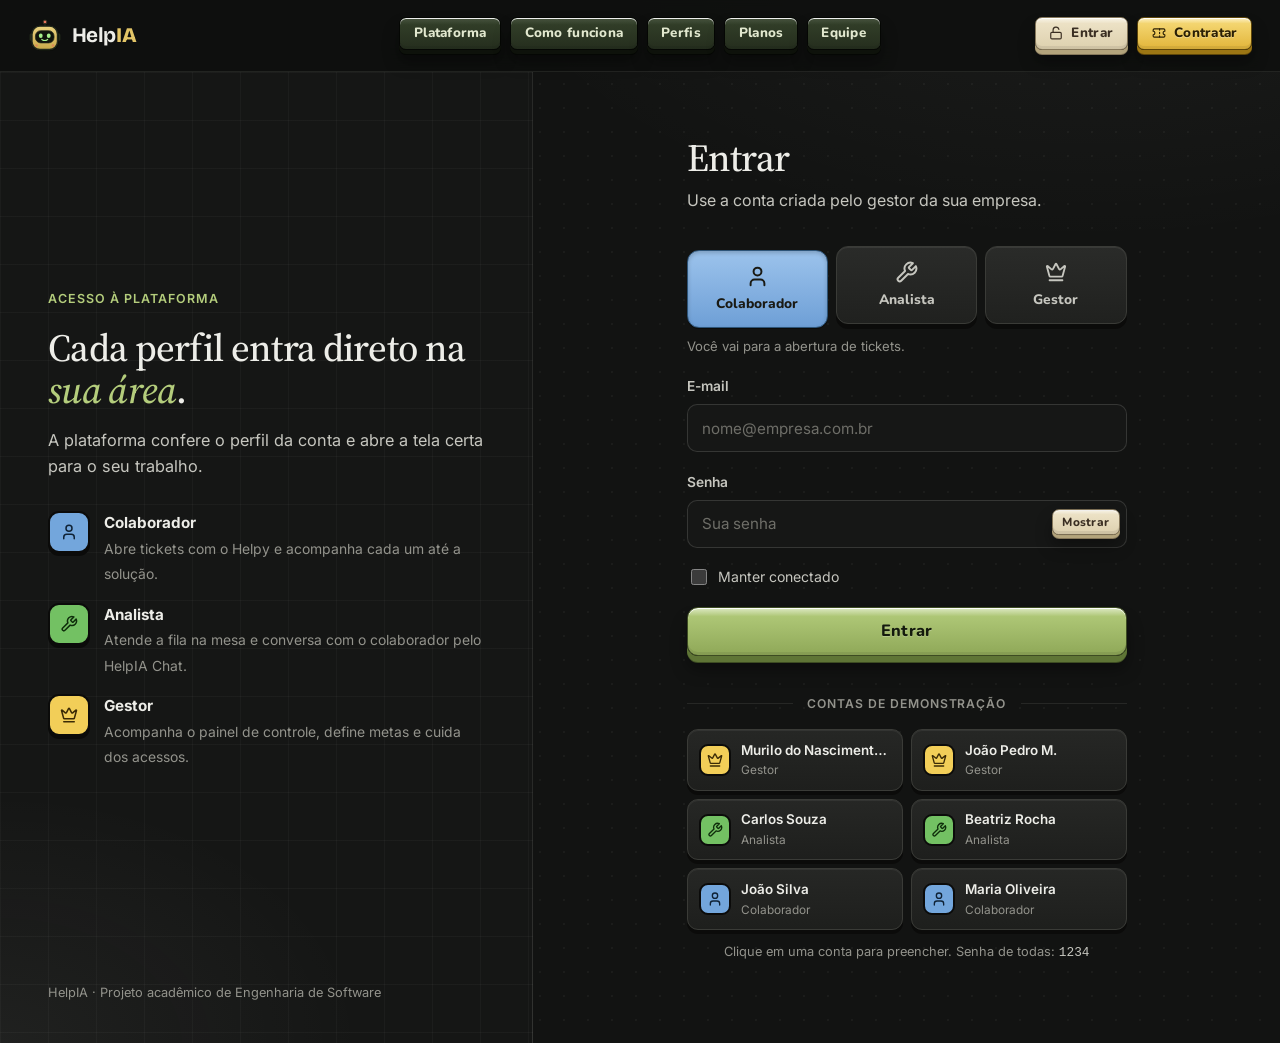
==== commit 45855fb8: "Landing em deck, Contratar/Login no tema novo e menu da conta - Landing: telas lado a lado conduzida" ====
--- a/frontend/chat.html
+++ b/frontend/chat.html
@@ -18,6 +18,7 @@
   <link rel="stylesheet" href="css/paginas.css" />
   <link rel="stylesheet" href="css/teclas.css" />
   <link rel="stylesheet" href="css/papelaria.css" />
+  <link rel="stylesheet" href="css/conta.css" />
 </head>
 <body class="tela-mesa tela-colab tela-retratil">
 
@@ -127,6 +128,7 @@
   <script src="js/catalogo.js"></script>
   <script src="js/simulador.js"></script>
   <script src="js/sessao.js"></script>
+  <script src="js/conta.js"></script>
   <script src="js/navegacao.js"></script>
   <script src="js/api.js"></script>
   <script src="js/helpy.js"></script>
--- a/frontend/css/base.css
+++ b/frontend/css/base.css
@@ -283,6 +283,19 @@
   background: var(--primary); color: var(--on-primary);
   font-family: var(--font-display); font-weight: 700; font-size: .85rem;
 }
+/* Avatar das pessoas (js/sessao.js → Avatar): foto ou ícone colorido do cargo */
+.avatar, .cracha-foto { position: relative; overflow: hidden; }
+.avatar .av-ico { width: 58%; height: 58%; }
+.cracha-foto .av-ico { width: 50%; height: 50%; }
+.av-foto {
+  position: absolute; inset: 0;
+  width: 100%; height: 100%;
+  object-fit: cover; border-radius: inherit;
+  background: var(--surface-2);
+}
+.avatar.perfil-colaborador { background: var(--ceu); color: #0F2235; }
+.avatar.perfil-analista { background: var(--oliva); color: #141A0D; }
+.avatar.perfil-gestor { background: var(--mostarda); color: #3A2A05; }
 .usuario-info { display: flex; flex-direction: column; line-height: 1.15; }
 .usuario-info strong { font-size: .86rem; }
 .usuario-info span { font-size: .72rem; color: var(--muted); }
--- a/frontend/css/chat.css
+++ b/frontend/css/chat.css
@@ -486,3 +486,239 @@
 .tela-colab .historico .area-topo { gap: .45rem; padding-right: 8px; }
 .tela-colab .historico .area-topo h2 { flex: 1; min-width: 0; }
 .tela-colab .historico .area-topo .btn { flex: none; margin-bottom: 4px; }
+
+/* =========================================================
+   Abertura de chamado: botões no próprio card, caixa de pedido
+   e equipamento desenhado (computador / impressora)
+   ========================================================= */
+
+/* ---------- Botão de avançar no canto inferior direito do card ---------- */
+.bloco-rodape { display: flex; justify-content: flex-end; margin-top: 1.1rem; }
+.bloco-rodape .btn { min-width: 210px; justify-content: center; }
+.seta-avancar { display: inline-block; transition: transform .2s; }
+.bloco-rodape .btn:hover .seta-avancar { transform: translateX(4px); }
+.bloco-nota .erro-etapa { margin: .8rem 0 0; }
+
+/* Situação: ao tocar, as outras opções se apagam e a tela avança */
+.etapa-situacao.escolheu .opcao:not(.selecionada) { opacity: .45; transform: scale(.98); }
+.etapa-situacao.escolheu .opcao { pointer-events: none; }
+
+/* ---------- Pedir equipamento: caixa de papelão ---------- */
+.caixa-pedido {
+  --kraft: #C89B5F; --kraft-claro: #D9B27A; --kraft-escuro: #8E6635;
+  position: relative; max-width: 980px; margin: 0 auto; padding-top: 40px;
+}
+.caixa-abas { position: absolute; inset: 0 0 auto; height: 52px; display: flex; pointer-events: none; }
+.caixa-aba {
+  flex: 1; height: 100%;
+  background: linear-gradient(180deg, var(--kraft-claro), var(--kraft));
+  border: 2px solid var(--tinta); border-bottom: 0;
+  clip-path: polygon(7% 0, 93% 0, 100% 100%, 0 100%);
+}
+.caixa-aba.esq { transform: rotate(-5deg); transform-origin: 100% 100%; }
+.caixa-aba.dir { transform: rotate(5deg); transform-origin: 0 100%; }
+.caixa-dentro {
+  position: relative; z-index: 1;
+  padding: 1.3rem 1.3rem 1.6rem;
+  border: 2px solid var(--tinta); border-bottom: 0;
+  border-radius: 4px 4px 0 0;
+  background: linear-gradient(180deg, #6E4E27, var(--kraft-escuro) 40%, #9C7443);
+  box-shadow: inset 0 18px 24px -12px rgba(0, 0, 0, .45);
+}
+.caixa-itens { display: grid; grid-template-columns: repeat(auto-fill, minmax(190px, 1fr)); gap: .9rem; }
+.item-caixa {
+  display: flex; flex-direction: column; align-items: center; justify-content: center; gap: .3rem;
+  min-height: 140px; padding: 1rem .8rem;
+  border: 0; border-radius: 12px;
+  background: var(--surface); color: var(--text);
+  outline: 2px solid var(--tinta);
+  box-shadow: 3px 3px 0 var(--sombra);
+  font: inherit; text-align: center; cursor: pointer;
+  transform: rotate(var(--giro, 0deg));
+  animation: sai-da-caixa .5s cubic-bezier(.2, .9, .3, 1.3) backwards;
+  animation-delay: calc(var(--i, 0) * 50ms);
+  transition: transform .2s cubic-bezier(.2, .9, .3, 1.4), box-shadow .2s;
+}
+.item-caixa:nth-child(3n + 1) { --giro: -1deg; }
+.item-caixa:nth-child(3n) { --giro: 1.2deg; }
+.item-caixa:hover, .item-caixa:focus-visible {
+  transform: translateY(-10px) rotate(0);
+  box-shadow: 5px 9px 0 var(--sombra);
+  outline-color: var(--primary); outline-width: 3px;
+}
+.item-caixa.selecionada { background: var(--primary-soft); outline: 3px solid var(--primary); }
+.item-caixa-ico {
+  display: inline-flex; align-items: center; justify-content: center; gap: .2rem;
+  min-width: 58px; height: 58px; padding: 0 .6rem; margin-bottom: .25rem;
+  border-radius: 16px; background: var(--surface-2, #F1EBD8);
+  outline: 1.5px solid var(--tinta);
+}
+.item-caixa-ico .ic { width: 1.9rem; height: 1.9rem; }
+.item-caixa strong { font-family: var(--font-display); font-size: 1.02rem; line-height: 1.2; }
+.item-caixa small { color: var(--muted); font-size: .8rem; font-weight: 600; }
+@keyframes sai-da-caixa { from { opacity: 0; transform: translateY(40px) scale(.9); } }
+
+.caixa-frente {
+  position: relative; z-index: 2;
+  display: flex; align-items: center; justify-content: space-between; gap: 1rem;
+  min-height: 104px; padding: 1rem 1.6rem;
+  border: 2px solid var(--tinta); border-radius: 0 0 12px 12px;
+  background:
+    repeating-linear-gradient(90deg, rgba(0, 0, 0, .025) 0 3px, transparent 3px 9px),
+    linear-gradient(180deg, var(--kraft-claro), var(--kraft));
+  box-shadow: 5px 5px 0 var(--sombra), inset 0 4px 0 rgba(0, 0, 0, .12);
+}
+.caixa-fita {
+  position: absolute; top: -2px; bottom: -2px; left: 50%; width: 84px; transform: translateX(-50%);
+  background: repeating-linear-gradient(-45deg, rgba(255, 246, 214, .75) 0 10px, rgba(240, 226, 180, .75) 10px 20px);
+  border-inline: 1px dashed rgba(35, 41, 27, .25);
+}
+.caixa-etiqueta {
+  position: relative; display: flex; flex-direction: column;
+  padding: .45rem .9rem; border-radius: 6px;
+  background: #FFFCF2; color: #23291B; outline: 2px solid var(--tinta);
+  transform: rotate(-2deg);
+}
+.caixa-etiqueta b { font-family: var(--font-display); font-size: 1rem; }
+.caixa-etiqueta small { font-size: .78rem; color: #625E4A; font-weight: 600; }
+.caixa-simbolos { position: relative; display: flex; gap: .2rem; color: #23291B; opacity: .7; }
+.caixa-simbolos .ic { width: 1.6rem; height: 1.6rem; }
+
+/* ---------- Equipamento desenhado ---------- */
+.bloco-aparelho { max-width: 860px; }
+.aparelho-palco { position: relative; display: flex; justify-content: center; padding: 1.4rem 3.4rem .4rem; }
+.aparelho-palco .btn-info {
+  top: 8px; right: 8px; width: 42px; height: 42px; font-size: 1.3rem;
+  animation: info-chama 2.4s ease-in-out 1s 3;
+}
+@keyframes info-chama {
+  0%, 60%, 100% { box-shadow: 0 3px 0 #3E6488, 0 0 0 0 rgba(110, 155, 196, .7); }
+  30% { box-shadow: 0 3px 0 #3E6488, 0 0 0 12px rgba(110, 155, 196, 0); }
+}
+
+.visor-rotulo { font-size: .72rem; font-weight: 800; letter-spacing: .14em; text-transform: uppercase; }
+.aparelho .aparelho-input {
+  width: 100%; max-width: 280px;
+  padding: .35rem .6rem; border-radius: 8px;
+  font-family: var(--font-mono); font-size: 2.2rem; font-weight: 700; letter-spacing: .08em; text-align: center;
+  background: rgba(255, 255, 255, .06); color: inherit;
+  border: 2px dashed currentColor; outline: none;
+  transition: border-color .2s, box-shadow .2s, background .2s;
+}
+.aparelho .aparelho-input::placeholder { color: inherit; opacity: .3; }
+.aparelho .aparelho-input:focus { border-style: solid; background: rgba(255, 255, 255, .1); box-shadow: 0 0 0 4px rgba(255, 255, 255, .14); }
+
+/* Etiqueta de patrimônio (acompanha o que é digitado) */
+.aparelho-etiqueta {
+  display: flex; flex-direction: column; align-items: center; gap: .05rem;
+  padding: .3rem .45rem .35rem; border-radius: 4px;
+  background: #FFFCF2; color: #23291B; outline: 1.5px solid var(--tinta);
+  box-shadow: 2px 2px 0 rgba(0, 0, 0, .35);
+  transform: rotate(-3deg);
+  transition: transform .25s cubic-bezier(.3, 1.6, .5, 1);
+}
+.aparelho-etiqueta small { font-size: .5rem; font-weight: 800; letter-spacing: .12em; }
+.aparelho-etiqueta b { font-family: var(--font-mono); font-size: .95rem; max-width: 84px; overflow: hidden; text-overflow: ellipsis; white-space: nowrap; }
+.aparelho-etiqueta .barras { width: 64px; height: 10px; background: repeating-linear-gradient(90deg, #23291B 0 1px, transparent 1px 3px, #23291B 3px 5px, transparent 5px 6px); }
+.aparelho.preenchido .aparelho-etiqueta { transform: rotate(-3deg) scale(1.08); }
+
+/* Computador de mesa: monitor + pé + teclado + gabinete */
+.aparelho-pc {
+  display: grid; justify-content: center; align-items: end;
+  grid-template-columns: minmax(0, 440px) 112px;
+  grid-template-rows: auto 30px 14px auto;
+  column-gap: 1.6rem;
+}
+.pc-monitor {
+  grid-column: 1; grid-row: 1; position: relative;
+  padding: 16px 16px 30px; border-radius: 18px;
+  background: linear-gradient(180deg, #3A3F30, #2B2F24);
+  outline: 2px solid var(--tinta); box-shadow: 5px 5px 0 var(--sombra);
+}
+.pc-tela {
+  display: flex; flex-direction: column; align-items: center; justify-content: center; gap: .6rem;
+  min-height: 220px; padding: 1.2rem; border-radius: 8px;
+  color: #CFE8FF; cursor: text;
+  background:
+    repeating-linear-gradient(0deg, rgba(255, 255, 255, .03) 0 2px, transparent 2px 4px),
+    radial-gradient(120% 90% at 50% 40%, #1F4C6B, #0E2533);
+  box-shadow: inset 0 0 30px rgba(0, 0, 0, .55);
+}
+.pc-tela .visor-rotulo { color: #8FC3EA; }
+.visor-dica { font-size: .8rem; opacity: .75; font-weight: 600; }
+.pc-marca { position: absolute; left: 50%; bottom: 7px; transform: translateX(-50%); font-size: .7rem; font-weight: 700; color: #A7AE94; letter-spacing: .04em; }
+.pc-marca b { color: #D9B44E; }
+.pc-led { position: absolute; right: 18px; bottom: 11px; width: 7px; height: 7px; border-radius: 50%; background: #6FD36A; box-shadow: 0 0 6px #6FD36A; }
+.pc-pe { grid-column: 1; grid-row: 2; justify-self: center; width: 62px; height: 100%; background: linear-gradient(90deg, #2B2F24, #3A3F30, #2B2F24); outline: 2px solid var(--tinta); }
+.pc-base { grid-column: 1; grid-row: 3; justify-self: center; width: 190px; height: 100%; border-radius: 10px 10px 4px 4px; background: #3A3F30; outline: 2px solid var(--tinta); box-shadow: 4px 4px 0 var(--sombra); }
+.pc-teclado {
+  grid-column: 1; grid-row: 4; justify-self: center; width: 86%; height: 30px; margin-top: 12px;
+  border-radius: 6px; outline: 2px solid var(--tinta); box-shadow: 3px 3px 0 var(--sombra);
+  background:
+    repeating-linear-gradient(90deg, transparent 0 14px, rgba(35, 41, 27, .22) 14px 16px),
+    repeating-linear-gradient(0deg, transparent 0 8px, rgba(35, 41, 27, .22) 8px 10px),
+    #ECE6D3;
+}
+.pc-gabinete {
+  grid-column: 2; grid-row: 1 / 5; align-self: end;
+  display: flex; flex-direction: column; align-items: center; gap: .8rem;
+  height: 300px; padding: 1rem .6rem; border-radius: 10px;
+  background: linear-gradient(90deg, #2B2F24, #3A3F30 30%, #33372A);
+  outline: 2px solid var(--tinta); box-shadow: 5px 5px 0 var(--sombra);
+}
+.gab-botao { width: 18px; height: 18px; border-radius: 50%; border: 2px solid #A7AE94; transition: box-shadow .3s, border-color .3s; }
+.aparelho.preenchido .gab-botao { border-color: #6FD36A; box-shadow: 0 0 10px #6FD36A; }
+.gab-drive { width: 80%; height: 8px; border-radius: 3px; background: #1A1D15; }
+.gab-grade { order: 4; width: 70%; height: 60px; margin-top: auto; background: repeating-linear-gradient(0deg, #1A1D15 0 3px, transparent 3px 7px); border-radius: 3px; }
+.pc-gabinete .aparelho-etiqueta { order: 3; margin-top: .6rem; }
+
+/* Impressora: papel entrando, visor LCD com o campo, bandeja de saída */
+.aparelho-impressora { width: min(100%, 540px); display: flex; flex-direction: column; align-items: center; }
+.imp-papel-entrada {
+  width: 58%; height: 54px; margin-bottom: -10px;
+  border-radius: 3px 3px 0 0; outline: 2px solid var(--tinta);
+  background: repeating-linear-gradient(180deg, transparent 0 10px, rgba(35, 41, 27, .12) 10px 11px) content-box, #FFFFFF;
+  padding: 12px 16px 0;
+}
+.imp-corpo {
+  position: relative; z-index: 1; width: 100%;
+  padding: 1.1rem 1.2rem 1.3rem; border-radius: 18px 18px 10px 10px;
+  background: linear-gradient(180deg, #ECE6D3, #D6CDB1);
+  outline: 2px solid var(--tinta); box-shadow: 5px 5px 0 var(--sombra);
+}
+.imp-painel { display: flex; align-items: stretch; gap: 1rem; }
+.imp-visor {
+  flex: 1; display: flex; flex-direction: column; align-items: center; gap: .45rem;
+  padding: .8rem 1rem; border-radius: 10px; cursor: text;
+  color: #1E2B12;
+  background:
+    repeating-linear-gradient(0deg, rgba(0, 0, 0, .025) 0 2px, transparent 2px 4px),
+    linear-gradient(180deg, #CFE6A8, #AFCD86);
+  outline: 2px solid var(--tinta); box-shadow: inset 0 3px 8px rgba(0, 0, 0, .25);
+}
+.imp-visor .aparelho-input { font-size: 1.9rem; background: rgba(255, 255, 255, .25); }
+.imp-botoes { display: grid; grid-template-columns: repeat(2, 26px); align-content: center; gap: .55rem; }
+.imp-botoes .led { width: 10px; height: 10px; margin: auto; border-radius: 50%; background: #9C9478; }
+.imp-botoes .led.ok { background: #6FD36A; box-shadow: 0 0 6px #6FD36A; }
+.imp-tecla { width: 26px; height: 18px; border-radius: 5px; background: #F7F2E2; outline: 1.5px solid var(--tinta); box-shadow: 0 3px 0 #9C9478; }
+.imp-fenda { height: 10px; margin: 1.1rem 5.2rem 0 0; border-radius: 6px; background: #2B2F24; box-shadow: inset 0 2px 3px rgba(0, 0, 0, .5); }
+.imp-corpo .aparelho-etiqueta { position: absolute; right: 16px; bottom: -14px; transform: rotate(4deg); }
+.aparelho.preenchido .imp-corpo .aparelho-etiqueta { transform: rotate(4deg) scale(1.08); }
+.imp-bandeja { position: relative; width: 82%; height: 26px; border-radius: 0 0 14px 14px; background: #C9BF9F; outline: 2px solid var(--tinta); box-shadow: 4px 4px 0 var(--sombra); }
+.imp-folha {
+  position: absolute; left: 50%; top: -6px; transform: translateX(-50%);
+  width: 52%; height: 22px; outline: 1.5px solid var(--tinta);
+  background: repeating-linear-gradient(180deg, transparent 0 6px, rgba(35, 41, 27, .14) 6px 7px), #FFFFFF;
+}
+
+@container palco (max-width: 700px) {
+  .aparelho-palco { padding-inline: .4rem; padding-top: 3.4rem; }
+  .aparelho-pc { grid-template-columns: minmax(0, 1fr); }
+  .pc-gabinete { display: none; }
+  .bloco-rodape .btn { width: 100%; }
+  .caixa-itens { grid-template-columns: repeat(2, minmax(0, 1fr)); }
+  .caixa-fita { display: none; }
+}
+@media (prefers-reduced-motion: reduce) {
+  .item-caixa, .aparelho-palco .btn-info { animation: none; }
+}
--- a/frontend/css/mesa.css
+++ b/frontend/css/mesa.css
@@ -461,7 +461,8 @@
 .tela-analista .centro-topo .dica-arrastar { margin-left: auto; color: var(--muted); font-weight: 600; }
 
 /* Ações dentro do ticket padrão: teclas pequenas, sem mudar o tamanho do ticket */
-.tkp-rodape > .tkp-acoes { display: flex; gap: .4rem; overflow: visible; }
+/* position + z-index: os botões ficam por cima da área clicável do ticket (.tkp-abrir) */
+.tkp-rodape > .tkp-acoes { position: relative; z-index: 2; display: flex; gap: .4rem; overflow: visible; }
 .tkp-acoes .btn { margin: 0; padding: .22rem .62rem; font-size: .74rem; --key-depth: 3px; border-radius: 7px; }
 .tkp-acoes .btn-nota { flex: 0 0 auto; }
 .tkp-tempo { color: var(--muted); }
@@ -635,7 +636,7 @@
 /* =========================================================
    Trilho lateral de navegação (js/navegacao.js)
    ========================================================= */
-.com-trilho { --trilho: 76px; padding-left: var(--trilho); }
+.com-trilho { --trilho: 80px; padding-left: var(--trilho); }
 .trilho {
   position: fixed; left: 0; top: 0; bottom: 0; z-index: 60;
   width: var(--trilho);
@@ -649,13 +650,18 @@
 }
 .trilho:hover, .trilho:focus-within { width: 268px; box-shadow: 10px 0 30px rgba(0, 0, 0, .45); }
 .trilho ul { list-style: none; margin: 0; padding: 0; display: grid; gap: .45rem; }
-.trilho-titulo {
-  display: flex; align-items: center; gap: .9rem;
-  height: 48px; padding: 0 .9rem; margin-bottom: .3rem;
-  color: #8C9A72; font-size: 1.2rem;
-  border-bottom: 1px dashed rgba(236, 239, 220, .12);
-}
-.trilho-titulo .trilho-rotulo { font-family: var(--font-mono); font-size: .68rem; font-weight: 800; letter-spacing: .2em; text-transform: uppercase; }
+.trilho-marca {
+  display: flex; align-items: center; gap: .85rem;
+  height: 56px; padding: 0 0 0 9px; margin-bottom: .5rem;
+  color: #ECEFDC; text-decoration: none; white-space: nowrap;
+  border-bottom: 1px dashed rgba(236, 239, 220, .14);
+}
+.trilho-marca img { flex: none; width: 36px; height: 36px; }
+.trilho-marca .trilho-rotulo { font-family: var(--font-display); font-size: 1.3rem; font-weight: 700; letter-spacing: -.02em; }
+.trilho-marca b { color: var(--mostarda); font-weight: 800; }
+.trilho-marca:focus-visible { outline: 3px solid var(--oliva-clara); outline-offset: 2px; border-radius: 10px; }
+/* Com o trilho, o logo fica nele: o do topo sai para não aparecer dobrado */
+.com-trilho .mesa-topo > .brand { display: none; }
 .trilho-item {
   display: flex; align-items: center; gap: .8rem;
   padding: 3px; border-radius: 12px;
@@ -665,15 +671,16 @@
 .trilho-ico {
   position: relative; flex: none;
   display: grid; place-items: center;
-  width: 50px; height: 46px;
-  border-radius: 11px;
-  background: linear-gradient(180deg, #2D3723, #232B1B);
-  border: 1px solid #3E4A31;
-  box-shadow: 0 4px 0 #0A0D07, inset 0 1px 0 rgba(255, 255, 255, .08);
-  font-size: 1.25rem; color: #C3D893;
-  transition: transform .08s, box-shadow .08s, background .15s;
-}
-.trilho-item:hover .trilho-ico { background: linear-gradient(180deg, #3A4729, #2D3723); }
+  width: 52px; height: 48px;
+  border-radius: 12px;
+  background: linear-gradient(180deg, #3A4830, #2A3421);
+  border: 1px solid #56663F;
+  box-shadow: 0 4px 0 #0A0D07, inset 0 1px 0 rgba(255, 255, 255, .14);
+  font-size: 1.5rem; color: #E6F2C4;
+  transition: transform .08s, box-shadow .08s, background .15s, color .15s;
+}
+.trilho-ico .ic { width: 1.45rem; height: 1.45rem; filter: drop-shadow(0 1px 0 rgba(0, 0, 0, .45)); }
+.trilho-item:hover .trilho-ico { background: linear-gradient(180deg, #4A5B3A, #36432A); color: #FFFFFF; }
 .trilho-item:active .trilho-ico { transform: translateY(4px); box-shadow: 0 0 0 #0A0D07; }
 .trilho-item.ativo .trilho-ico {
   background: linear-gradient(180deg, #B4CD7C, #8FA858);
@@ -684,7 +691,7 @@
 .trilho-rotulo { display: flex; flex-direction: column; line-height: 1.2; opacity: 0; transform: translateX(-8px); transition: opacity .2s, transform .2s; }
 .trilho:hover .trilho-rotulo, .trilho:focus-within .trilho-rotulo { opacity: 1; transform: none; }
 .trilho-rotulo strong { font-size: .92rem; }
-.trilho-rotulo small { font-size: .72rem; color: #8C9A72; }
+.trilho-rotulo small { font-size: .72rem; color: #A9B48E; }
 .trilho-item.ativo .trilho-rotulo strong { color: var(--fosforo); }
 .trilho-badge {
   position: absolute; top: -6px; right: -6px;
@@ -845,3 +852,27 @@
 .busca-mesa .input { padding-right: .85rem; }
 .busca-mesa:has(.busca-resultado:not([hidden])) .input { padding-right: 7.5rem; }
 .acao-lado .busca-mesa { width: min(440px, 38vw); max-width: none; }
+
+/* Bandeja do analista vazia: o aviso ocupa a bandeja inteira e o texto fica escuro no kraft */
+.tela-analista .bandeja-fundo:has(.mesa-vazia) { display: flex; flex-direction: column; }
+.tela-analista .bandeja-fundo:has(.mesa-vazia) > ul { flex: 1; display: flex; flex-direction: column; margin: 0; padding: 0; }
+.tela-analista .bandeja-fundo .mesa-vazia {
+  flex: 1; min-height: 220px; margin: 0; box-sizing: border-box;
+  align-content: center;
+  border: 2px dashed rgba(35, 41, 27, .4); border-radius: 14px;
+  background: rgba(255, 252, 242, .3);
+  color: #3F3B2C; font-weight: 600;
+}
+.tela-analista .bandeja-fundo .mesa-vazia strong { color: #23291B; }
+.tela-analista .bandeja-fundo .mesa-vazia > span:first-child { color: #4C6B3C; }
+
+/* "Helpy lembra" dentro do ticket aberto */
+.lembranca-modal {
+  color: #23291B; background: #FFF6D6;
+  border: 2px solid var(--tinta); box-shadow: 3px 3px 0 var(--sombra);
+  animation: lembra-chega .45s cubic-bezier(.3, 1.5, .5, 1);
+}
+.lembranca-modal p { margin: 0 0 .35rem; }
+.lembranca-titulo { display: flex; align-items: center; gap: .35rem; margin-bottom: .25rem; color: #7A5A0A; font-family: var(--font-display); }
+@keyframes lembra-chega { from { opacity: 0; transform: translateY(-8px) scale(.97); } }
+@media (prefers-reduced-motion: reduce) { .lembranca-modal { animation: none; } }
--- a/frontend/css/paginas.css
+++ b/frontend/css/paginas.css
@@ -315,9 +315,6 @@
   background: #F8EDC8; color: #7A5A0A; border: 1.5px solid #D9B44E;
   font-size: .68rem; font-weight: 800;
 }
-.zona-suspender { transition: transform .15s, filter .15s; }
-.zona-suspender.esperando { animation: zona-chama .8s ease-in-out infinite alternate; }
-.zona-suspender.alvo { transform: scale(1.08); filter: brightness(1.15); }
 @keyframes zona-chama { to { transform: translateY(-2px) scale(1.04); box-shadow: 0 0 0 6px rgba(196, 69, 44, .35), 0 6px 0 #85291a; } }
 
 .modal-emissor { width: min(820px, calc(100vw - 32px)); }
@@ -523,6 +520,31 @@
 .menu-item.perigo { color: #A3361F; }
 .menu-item.perigo:hover, .menu-item.perigo:focus-visible { background: #F8DDD5; }
 .menu-separador { height: 1px; margin: .25rem .3rem; background: #E0D6BC; }
+/* Suspender / reativar: botão de destaque no fim do menu */
+.menu-acesso {
+  display: flex; align-items: center; gap: .65rem;
+  margin: .15rem .1rem .1rem; padding: .6rem .7rem;
+  border: 2px solid var(--tinta); border-radius: 10px;
+  font: inherit; text-align: left; cursor: pointer;
+  box-shadow: 0 3px 0 var(--tinta);
+  transition: transform .07s, box-shadow .07s, filter .15s;
+}
+.menu-acesso .ic { width: 1.4em; height: 1.4em; }
+.menu-acesso b { display: block; font-size: .9rem; }
+.menu-acesso small { display: block; font-size: .72rem; font-weight: 600; opacity: .85; }
+.menu-acesso.suspender { background: #F8DDD5; color: #8E2D19; }
+.menu-acesso.reativar { background: #DDEFD2; color: #2F5A22; }
+.menu-acesso:hover { filter: brightness(1.04); }
+.menu-acesso:active { transform: translateY(3px); box-shadow: 0 0 0 var(--tinta); }
+.menu-acesso:focus-visible { outline: 3px solid var(--oliva-clara); outline-offset: 2px; }
+
+/* Abas de cargo com contador e dica da engrenagem */
+.aba-qtd {
+  min-width: 1.5em; padding: 0 .4em; border-radius: 999px;
+  background: rgba(0, 0, 0, .18); font-size: .72rem; font-weight: 800; text-align: center;
+}
+.dica-config { color: var(--muted); font-size: .8rem; font-weight: 600; }
+@media (max-width: 900px) { .dica-config { display: none; } }
 
 /* O emissor (modal) com 3 cargos */
 .modal-emissor .segmentado { grid-auto-columns: 1fr; }
@@ -635,19 +657,8 @@
 .crachas-usuarios { grid-template-columns: repeat(auto-fill, minmax(220px, 1fr)); gap: 1.6rem 1.3rem; padding: 1rem .5rem 1.4rem; align-content: start; }
 .tela-usuarios .cracha:not(.emitido):not(.recebeu-poder),
 .tela-usuarios .cracha-item:hover .cracha:not(.emitido):not(.recebeu-poder) { animation: none; }
-.tela-usuarios .cracha-item[draggable="true"] { cursor: grab; }
-.tela-usuarios .cracha-item.arrastando { opacity: .35; }
-
-/* Cores por cargo: faixa, cordão, foto e nome do cargo */
-.cracha.p-analista { --faixa: linear-gradient(90deg, #6E8A3E, #8FA858); --cargo-texto: #4C6B3C; --foto: #A7C26C; }
-.cracha.p-colaborador { --faixa: linear-gradient(90deg, #4E7DA8, #6E9BC4); --cargo-texto: #2D5478; --foto: #9EC5F4; }
-.cracha.p-gestor { --faixa: linear-gradient(90deg, #B8912F, #E3C567); --cargo-texto: #7A5A0A; --foto: #E3C567; }
-.tela-usuarios .cracha .cracha-faixa { background-color: transparent; background: repeating-linear-gradient(-45deg, rgba(255, 255, 255, .12) 0 8px, transparent 8px 16px), var(--faixa); }
-.tela-usuarios .cracha .cracha-foto { color: var(--foto); }
-.tela-usuarios .cracha .cracha-cargo { color: var(--cargo-texto); }
-.cracha-item:has(.p-analista) .cordao { background: repeating-linear-gradient(180deg, #8FA858 0 6px, #4C6B3C 6px 12px); }
-.cracha-item:has(.p-colaborador) .cordao { background: repeating-linear-gradient(180deg, #6E9BC4 0 6px, #2D5478 6px 12px); }
-.cracha-item:has(.p-gestor) .cordao { background: repeating-linear-gradient(180deg, #E3C567 0 6px, #8A6A1A 6px 12px); }
+
+/* Cores por cargo (faixa, cordão, foto e nome do cargo): css/cracha.css */
 
 /* Engrenagem de configurações no canto superior direito */
 .cracha-config {
@@ -681,3 +692,84 @@
   background: #F8EDC8; color: #7A5A0A; border: 1.5px solid #D9B44E;
   font-size: .68rem; font-weight: 800;
 }
+
+/* =========================================================
+   HelpIA Chat: responder, @menção, comandos e botões do compositor
+   ========================================================= */
+/* #, clipe e emoji: três teclas do mesmo tamanho */
+.compositor-linha .btn-mencionar,
+.compositor-linha .btn-icone-chat {
+  flex: none; display: grid; place-items: center;
+  width: 46px; min-width: 46px; height: 46px; padding: 0;
+  font-size: 1.2rem; line-height: 1;
+}
+.compositor-linha .btn-icone-chat svg { width: 20px; height: 20px; }
+.compositor-linha .btn-icone-chat > span { font-size: 1.2rem; line-height: 1; }
+
+/* Setinha de responder: aparece passando o mouse no balão */
+.msg-responder {
+  position: absolute; top: -12px; right: -10px; z-index: 2;
+  display: grid; place-items: center; width: 28px; height: 28px; padding: 0;
+  border: 2px solid var(--tinta); border-radius: 8px;
+  background: #FFFCF2; color: #23291B; cursor: pointer;
+  box-shadow: 2px 2px 0 var(--sombra);
+  opacity: 0; transform: scale(.8); transition: opacity .12s, transform .12s;
+}
+.msg-responder svg { width: 15px; height: 15px; }
+.msg.minha .msg-responder { right: auto; left: -10px; }
+.msg-sistema { position: relative; }
+.msg:hover .msg-responder, .msg-sistema:hover .msg-responder, .msg-responder:focus-visible { opacity: 1; transform: none; }
+.msg-responder:hover { background: #E6EDD3; }
+@media (hover: none) { .msg-responder { opacity: .85; transform: none; } }
+
+/* Mensagem respondida, citada dentro da resposta */
+.msg-citacao {
+  display: grid; gap: .05rem; max-width: 100%;
+  padding: .35rem .6rem; border: 0; border-left: 4px solid #8FA858; border-radius: 6px;
+  background: rgba(35, 41, 27, .07); color: #23291B;
+  font: inherit; font-size: .8rem; text-align: left; cursor: pointer;
+}
+.msg-citacao b { font-size: .74rem; color: #4C6B3C; }
+.msg-citacao span { overflow: hidden; display: -webkit-box; -webkit-line-clamp: 2; -webkit-box-orient: vertical; color: #4A4636; }
+.msg-citacao.apagada { font-style: italic; color: #625E4A; cursor: default; }
+.msg.destacada .msg-balao, .msg-sistema.destacada { animation: msg-destaca 1.4s ease; }
+@keyframes msg-destaca { 0%, 60% { box-shadow: 0 0 0 4px #E3C567, 3px 3px 0 var(--sombra); } }
+
+/* @menção: a pessoa mencionada ganha destaque; quem foi mencionado vê o balão marcado */
+.mencao-pessoa { padding: 0 .3rem; border-radius: 5px; background: #DCEAF8; color: #1F4A78; font-weight: 800; }
+.mencao-pessoa.eu { background: #F8E2A0; color: #6B4A06; }
+.msg.me-mencionou .msg-balao { background: #FFF6D6; box-shadow: 3px 3px 0 var(--sombra), inset 4px 0 0 #E3C567; }
+
+/* Barra "Respondendo a…" em cima do compositor */
+.compositor-resposta {
+  display: flex; align-items: center; gap: .6rem;
+  padding: .45rem .5rem .45rem .7rem; border-radius: 10px;
+  background: #FFFCF2; color: #23291B; border-left: 4px solid #8FA858; outline: 2px solid var(--tinta);
+  font-size: .84rem;
+}
+.compositor-resposta > svg { flex: none; width: 18px; height: 18px; color: #4C6B3C; }
+.compositor-resposta > span { flex: 1; min-width: 0; display: grid; overflow: hidden; white-space: nowrap; text-overflow: ellipsis; }
+.compositor-resposta small { font-size: .74rem; color: #625E4A; }
+.compositor-resposta .btn { margin: 0; }
+
+/* Lista de sugestões (@pessoas e /comandos) */
+.sugestoes {
+  position: absolute; left: 1rem; bottom: calc(100% - .4rem); z-index: 30;
+  width: min(340px, calc(100% - 2rem)); margin: 0; padding: .35rem; list-style: none;
+  border-radius: 12px; background: #FFFCF2; color: #23291B;
+  outline: 2px solid var(--tinta); box-shadow: 5px 5px 0 var(--sombra);
+}
+.sugestoes-titulo { padding: .2rem .5rem .3rem; font: 800 .64rem var(--font-mono); letter-spacing: .14em; text-transform: uppercase; color: #625E4A; }
+.sugestao {
+  display: flex; align-items: center; gap: .6rem; width: 100%;
+  padding: .4rem .5rem; border: 0; border-radius: 8px; background: transparent;
+  color: inherit; font: inherit; text-align: left; cursor: pointer;
+}
+.sugestao .conv-avatar { width: 30px; height: 30px; flex: none; }
+.sugestao > span:last-child { display: grid; min-width: 0; }
+.sugestao b { font-size: .86rem; }
+.sugestao small { font-size: .72rem; color: #625E4A; }
+.sugestao.escolhida, .sugestao:hover { background: #E6EDD3; }
+.sugestao.bloqueada { opacity: .55; }
+.sugestao-comando { flex: none; padding: .15rem .45rem; border-radius: 6px; background: var(--tinta); color: var(--fosforo); font: 800 .78rem var(--font-mono); }
+@media (prefers-reduced-motion: reduce) { .msg-responder { transition: none; } .msg.destacada .msg-balao, .msg-sistema.destacada { animation: none; } }
--- a/frontend/css/conta.css
+++ b/frontend/css/conta.css
@@ -0,0 +1,99 @@
+/* =========================================================
+   conta.css — menu da conta (js/conta.js)
+   O cartão do usuário no canto superior direito vira um botão:
+   abre o menu com Configurações, Modo simulação (gestor), Limpar
+   dados (gestor) e Sair. Visual "papelaria": papel creme, tinta escura.
+   ========================================================= */
+
+.usuario-menu { position: relative; padding: 0; }
+.conta-botao {
+  display: flex; align-items: center; gap: .6rem;
+  padding: .3rem .7rem .3rem .3rem;
+  border: 0; border-radius: 11px; background: transparent;
+  color: inherit; font: inherit; text-align: left; cursor: pointer;
+  transition: background .15s;
+}
+.conta-botao:hover, .usuario-menu.aberto .conta-botao { background: rgba(236, 239, 220, .07); }
+.conta-botao:focus-visible { outline: 3px solid var(--oliva-clara); outline-offset: 2px; }
+.conta-seta {
+  width: 8px; height: 8px; margin: 0 .1rem 0 .3rem;
+  border-right: 2px solid currentColor; border-bottom: 2px solid currentColor;
+  opacity: .7; transform: translateY(-2px) rotate(45deg); transition: transform .2s;
+}
+.usuario-menu.aberto .conta-seta { transform: translateY(1px) rotate(-135deg); }
+
+.conta-menu {
+  position: absolute; top: calc(100% + 10px); right: 0; z-index: 120;
+  width: 300px; padding: .5rem;
+  border-radius: 14px;
+  background: #FFFCF2; color: #23291B;
+  outline: 2px solid var(--tinta, #23291B);
+  box-shadow: 6px 6px 0 var(--sombra, #0A0D07), 0 24px 50px -20px rgba(0, 0, 0, .6);
+  animation: conta-abre .18s cubic-bezier(.2, .9, .3, 1.2);
+  transform-origin: top right;
+}
+@keyframes conta-abre { from { opacity: 0; transform: translateY(-6px) scale(.97); } }
+.conta-menu-cabeca { display: grid; gap: .1rem; padding: .55rem .65rem .75rem; margin-bottom: .3rem; border-bottom: 2px dashed #D5CBAE; }
+.conta-menu-cabeca strong { font-family: var(--font-display); font-size: 1rem; }
+.conta-menu-cabeca span { font-size: .8rem; color: #4F4B3A; word-break: break-all; }
+.conta-menu-cabeca small { font-size: .74rem; font-weight: 700; color: #4C6B3C; }
+
+.conta-item {
+  position: relative; display: flex; align-items: center; gap: .7rem; width: 100%;
+  padding: .6rem .65rem; border: 0; border-radius: 9px;
+  background: transparent; color: #23291B;
+  font: inherit; font-size: .88rem; font-weight: 700; text-align: left; cursor: pointer;
+}
+.conta-item:hover, .conta-item:focus-visible { background: #F1EAD3; outline: none; }
+.conta-item > .ic, .conta-item > .conta-svg { flex: none; width: 1.15rem; height: 1.15rem; color: #4C6B3C; }
+.conta-item > span { display: grid; flex: 1; min-width: 0; }
+.conta-item small { font-size: .72rem; font-weight: 600; color: #625E4A; }
+.conta-grupo { margin: .3rem 0; padding: .35rem 0; border-block: 2px dashed #D5CBAE; }
+.conta-grupo-titulo { display: block; padding: .2rem .65rem .3rem; font: 800 .64rem var(--font-mono); letter-spacing: .14em; text-transform: uppercase; color: #8A6A12; }
+.conta-perigo > .ic { color: #B5391F; }
+.conta-perigo:hover { background: #FBE9E3; }
+.conta-sair > .conta-svg { color: #625E4A; }
+
+/* Chave liga/desliga do modo simulação */
+.conta-chave input { position: absolute; opacity: 0; pointer-events: none; }
+.chave {
+  position: relative; flex: none; width: 42px; height: 24px; border-radius: 999px;
+  background: #D5CBAE; outline: 2px solid #23291B;
+  transition: background .2s;
+}
+.chave::after {
+  content: ''; position: absolute; top: 3px; left: 3px; width: 18px; height: 18px; border-radius: 50%;
+  background: #FFFCF2; outline: 2px solid #23291B; transition: transform .2s cubic-bezier(.3, 1.4, .5, 1);
+}
+.conta-chave input:checked ~ .chave { background: #7FCF6E; }
+.conta-chave input:checked ~ .chave::after { transform: translateX(18px); }
+.conta-chave input:disabled ~ .chave { opacity: .5; }
+.conta-chave input:focus-visible ~ .chave { outline: 3px solid var(--oliva-clara); }
+
+/* Janela de configurações */
+.modal-conta .modal-conteudo { width: min(480px, calc(100vw - 32px)); }
+.modal-conta .modal-topo h2 { display: flex; align-items: center; gap: .5rem; }
+.modal-conta .conta-svg { width: 1.2rem; height: 1.2rem; }
+.conta-texto { margin: 0; line-height: 1.55; }
+.conta-perfil { display: flex; align-items: center; gap: .8rem; }
+.conta-avatar { width: 54px; height: 54px; border-radius: 12px; border: 2px solid var(--tinta, #23291B); display: grid; place-items: center; }
+.conta-perfil strong { display: block; font-family: var(--font-display); font-size: 1.1rem; }
+.conta-perfil span { font-size: .82rem; color: var(--muted); }
+.conta-dados { margin: 0; display: grid; gap: .1rem; padding: .7rem .9rem; border-radius: 10px; background: var(--surface-2); }
+.conta-dados div { display: flex; justify-content: space-between; gap: 1rem; padding: .3rem 0; font-size: .86rem; }
+.conta-dados div + div { border-top: 1px dashed var(--border); }
+.conta-dados dt { color: var(--muted); }
+.conta-dados dd { margin: 0; font-weight: 700; text-align: right; word-break: break-all; }
+.conta-nota { margin: 0; font-size: .78rem; color: var(--muted); }
+.conta-senha { display: grid; gap: .7rem; padding-top: .9rem; border-top: 2px dashed var(--border); }
+.conta-senha > strong { display: flex; align-items: center; gap: .4rem; }
+.conta-senha-linha { display: grid; grid-template-columns: 1fr 1fr; gap: .7rem; }
+@media (max-width: 520px) { .conta-senha-linha { grid-template-columns: 1fr; } .conta-menu { width: min(300px, calc(100vw - 24px)); } }
+@media (prefers-reduced-motion: reduce) { .conta-menu, .chave, .chave::after, .conta-seta { animation: none; transition: none; } }
+
+/* Ajustes: a chave não estica e a janela de configurações fica alinhada à esquerda */
+.conta-item > span.chave { flex: none; display: block; }
+.modal-conta { width: min(520px, calc(100vw - 32px)); text-align: left; overflow-x: hidden; }
+.modal-conta .modal-conteudo { width: auto; }
+.modal-conta .campo { text-align: left; }
+.modal-conta .modal-acoes { align-items: center; }
